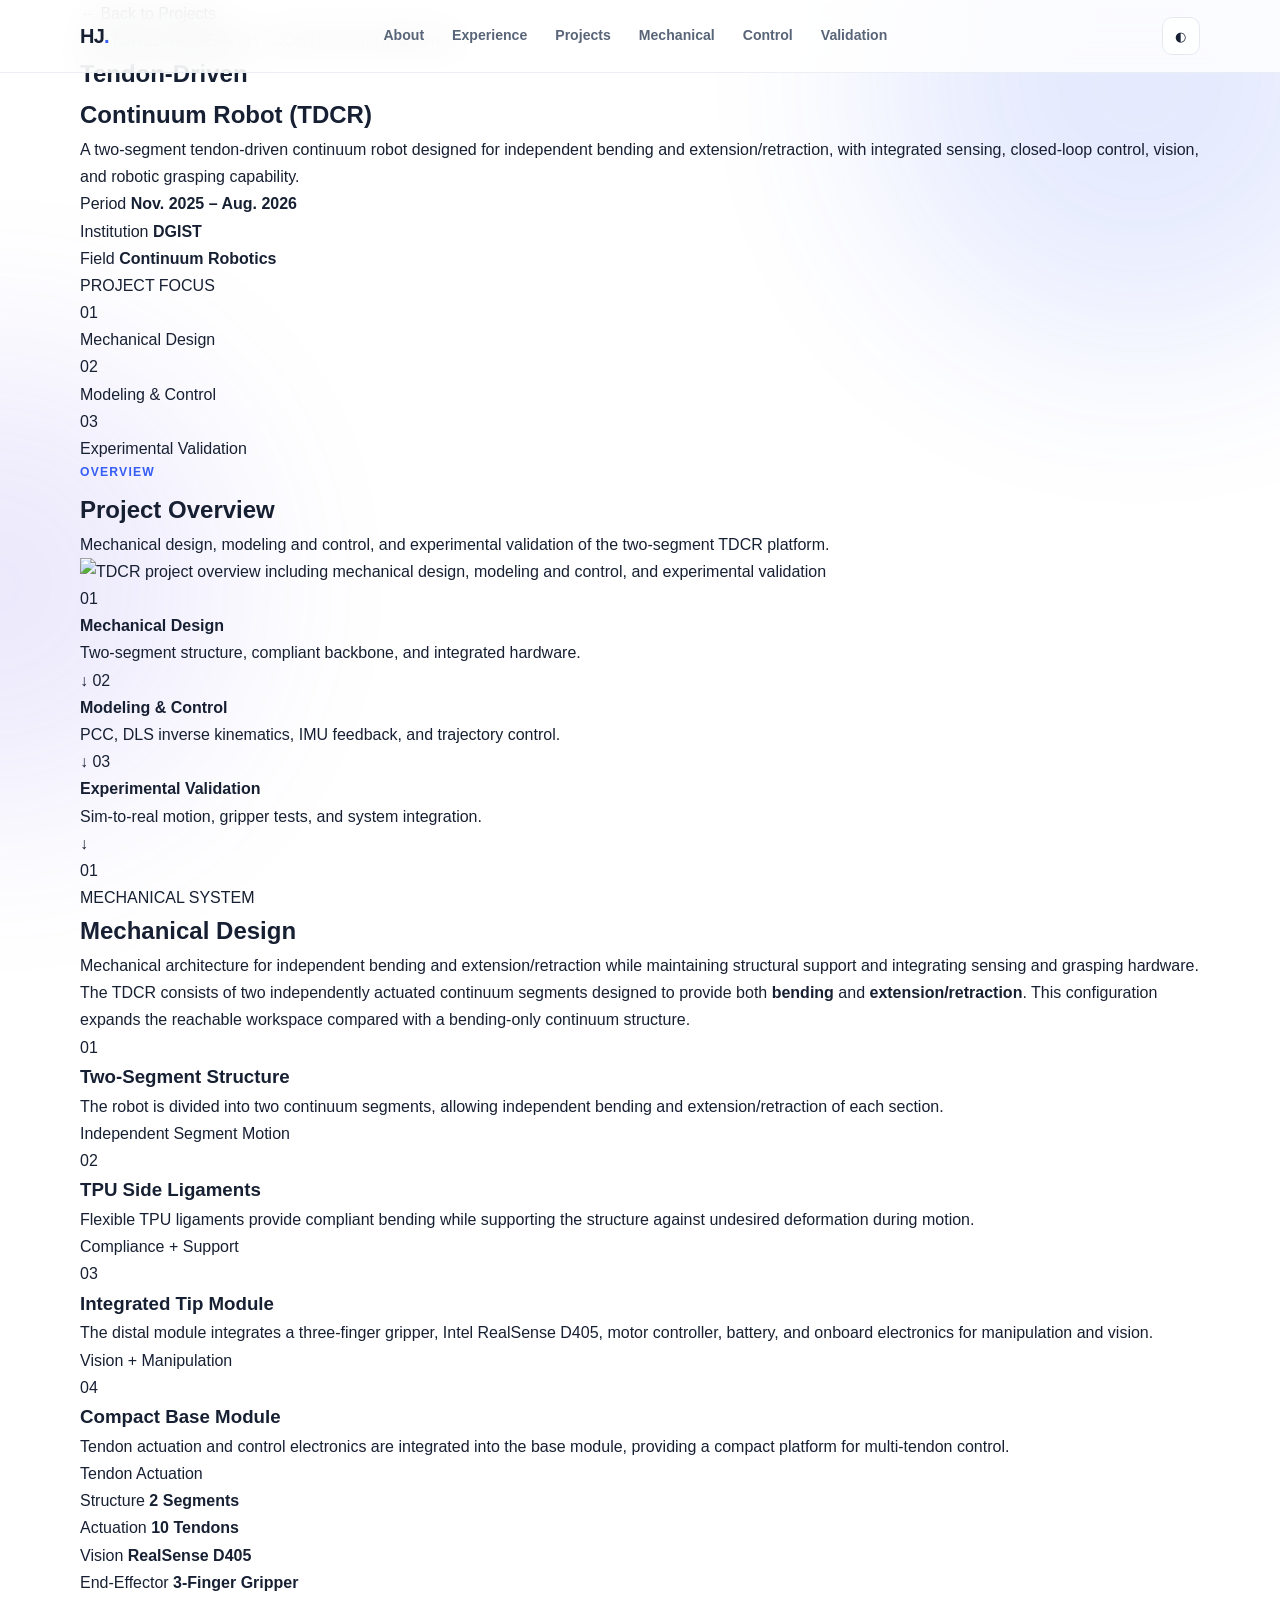
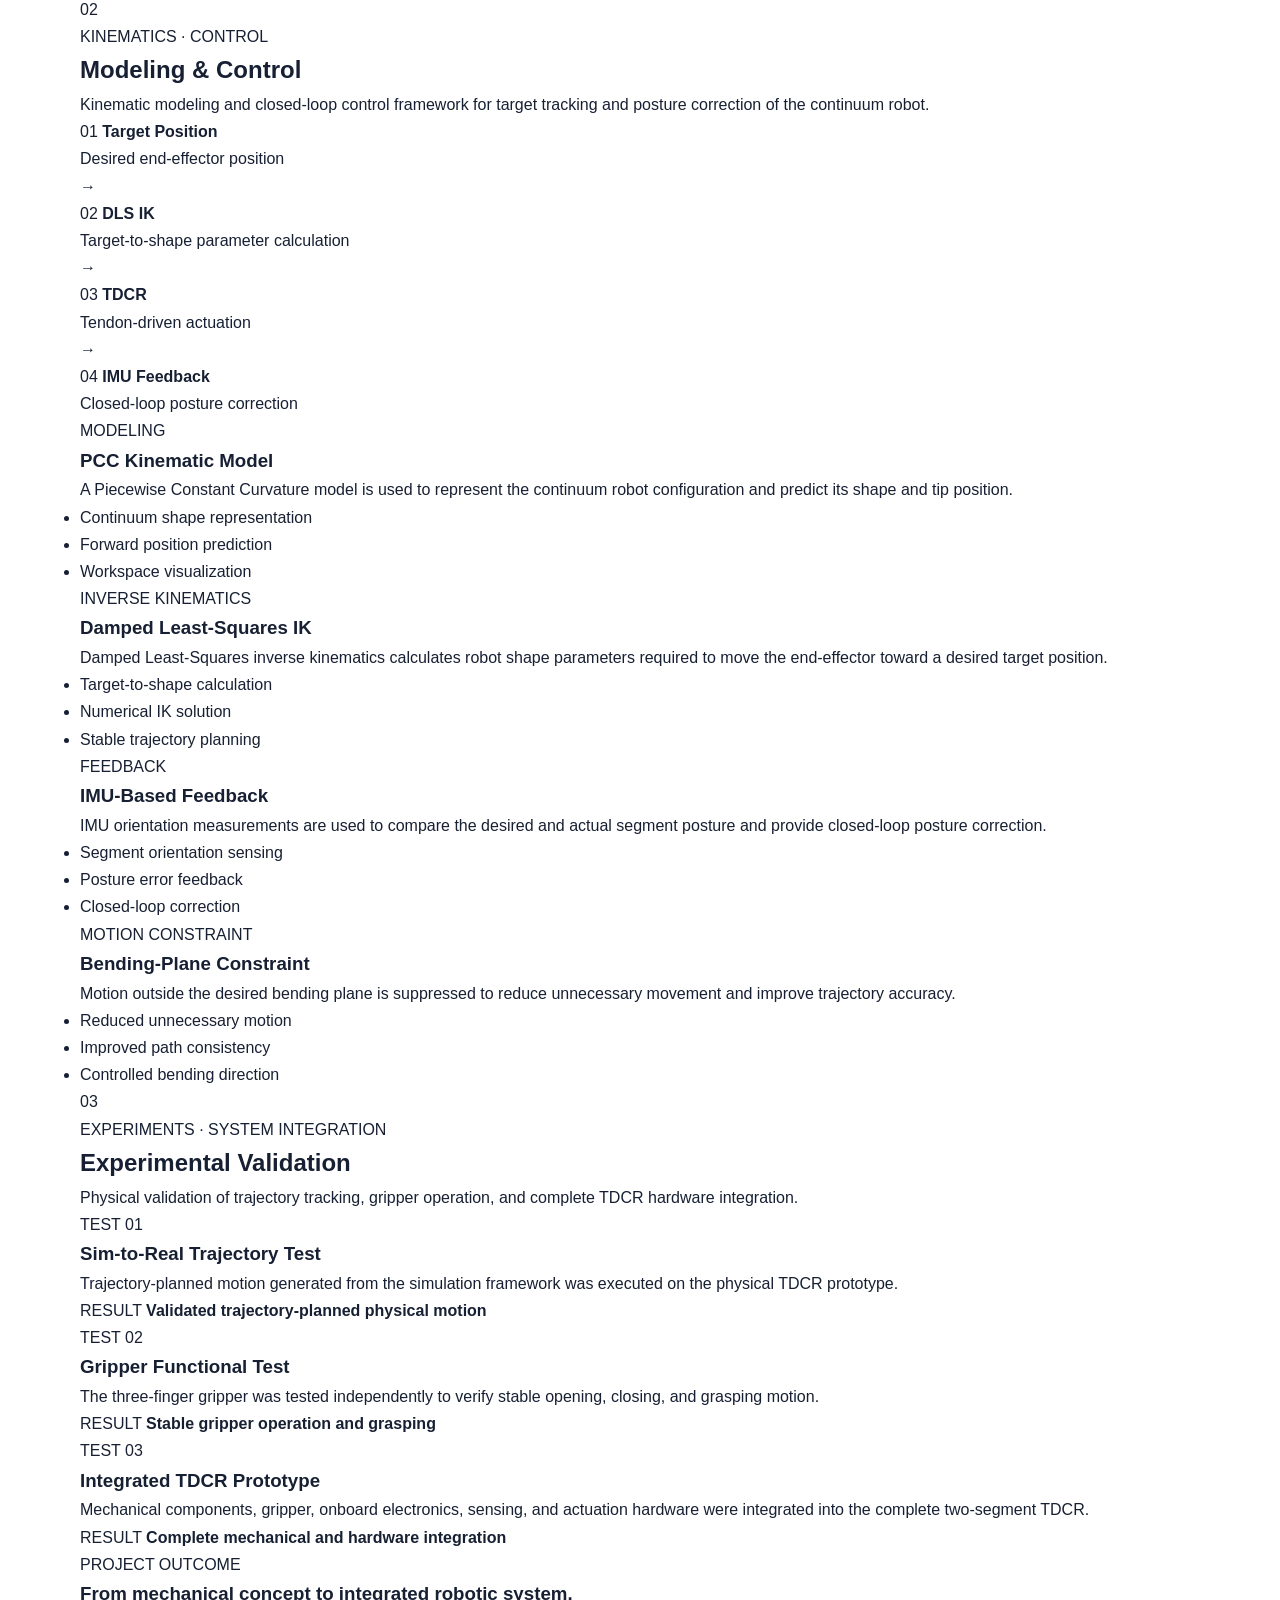
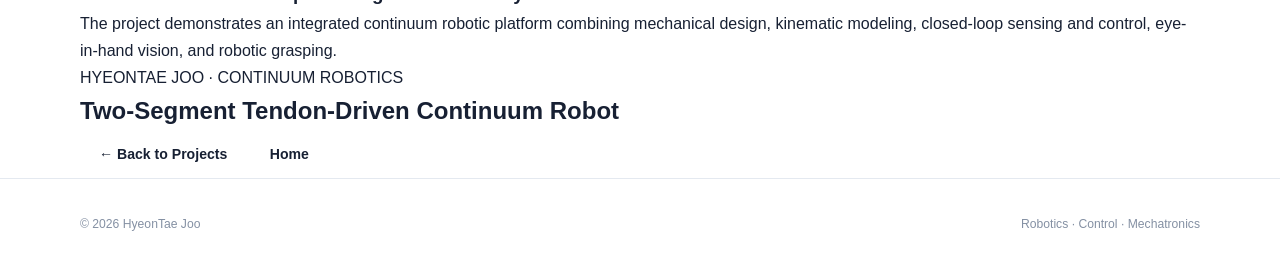
==== projects/tdcr.html @ 970991b4 "Add initial TDCR project HTML structure" ====
<!DOCTYPE html>
<html lang="en">

<head>

  <meta charset="UTF-8">

  <meta
    name="viewport"
    content="width=device-width, initial-scale=1.0"
  >

  <meta
    name="description"
    content="Two-Segment Tendon-Driven Continuum Robot project by HyeonTae Joo."
  >

  <title>
    TDCR Project | HyeonTae Joo
  </title>

  <!-- Main website style -->
  <link
    rel="stylesheet"
    href="../style.css"
  >

  <!-- TDCR page style -->
  <link
    rel="stylesheet"
    href="tdcr.css"
  >

  <script
    src="../script.js"
    defer
  ></script>

</head>


<body>


<!-- =====================================================
     BACKGROUND
===================================================== -->

<div class="background-orb orb-one"></div>
<div class="background-orb orb-two"></div>



<!-- =====================================================
     NAVIGATION
===================================================== -->

<header class="site-header">

  <nav class="navbar">

    <a
      href="../index.html"
      class="logo"
    >
      HJ<span>.</span>
    </a>


    <div
      class="nav-links"
      id="navLinks"
    >

      <a href="../index.html#about">
        About
      </a>

      <a href="../index.html#experience">
        Experience
      </a>

      <a href="../index.html#projects">
        Projects
      </a>

      <a href="#mechanical-design">
        Mechanical
      </a>

      <a href="#modeling-control">
        Control
      </a>

      <a href="#validation">
        Validation
      </a>

    </div>


    <div class="nav-actions">

      <button
        class="theme-toggle"
        id="themeToggle"
        aria-label="Toggle dark mode"
      >
        ◐
      </button>


      <button
        class="menu-toggle"
        id="menuToggle"
        aria-label="Open menu"
      >
        ☰
      </button>

    </div>

  </nav>

</header>



<main>


<!-- =====================================================
     PROJECT HERO
===================================================== -->

<section class="tdcr-hero">

  <div class="section-container">

    <a
      href="../index.html#projects"
      class="back-link"
    >
      ← Back to Projects
    </a>


    <div class="tdcr-hero-grid">


      <div class="tdcr-title-area reveal">

        <p class="project-eyebrow">
          FEATURED RESEARCH · CONTINUUM ROBOTICS
        </p>


        <h1>
          Tendon-Driven
          <br>
          Continuum Robot
          <span>(TDCR)</span>
        </h1>


        <p class="tdcr-lead">

          A two-segment tendon-driven continuum robot
          designed for independent bending and
          extension/retraction, with integrated
          sensing, closed-loop control, vision,
          and robotic grasping capability.

        </p>


        <div class="tdcr-meta">

          <div>

            <span>
              Period
            </span>

            <strong>
              Nov. 2025 – Aug. 2026
            </strong>

          </div>


          <div>

            <span>
              Institution
            </span>

            <strong>
              DGIST
            </strong>

          </div>


          <div>

            <span>
              Field
            </span>

            <strong>
              Continuum Robotics
            </strong>

          </div>

        </div>

      </div>



      <div class="tdcr-summary-card reveal">

        <p class="summary-label">
          PROJECT FOCUS
        </p>


        <div class="summary-item">

          <span>01</span>

          <p>
            Mechanical Design
          </p>

        </div>


        <div class="summary-item">

          <span>02</span>

          <p>
            Modeling & Control
          </p>

        </div>


        <div class="summary-item">

          <span>03</span>

          <p>
            Experimental Validation
          </p>

        </div>

      </div>

    </div>

  </div>

</section>



<!-- =====================================================
     OVERVIEW IMAGE
===================================================== -->

<section class="overview-section">

  <div class="section-container">

    <div class="overview-heading reveal">

      <div>

        <p class="section-number">
          OVERVIEW
        </p>

        <h2>
          Project Overview
        </h2>

      </div>


      <p>

        Mechanical design, modeling and control,
        and experimental validation of the
        two-segment TDCR platform.

      </p>

    </div>



    <div class="overview-image-card reveal">

      <img
        src="../image/tdcr_overview.png"
        alt="TDCR project overview including mechanical design, modeling and control, and experimental validation"
      >

    </div>

  </div>

</section>



<!-- =====================================================
     QUICK NAVIGATION
===================================================== -->

<section class="project-navigation">

  <div class="section-container">

    <div class="project-navigation-grid">

      <a href="#mechanical-design">

        <span>
          01
        </span>

        <div>

          <strong>
            Mechanical Design
          </strong>

          <p>
            Two-segment structure,
            compliant backbone,
            and integrated hardware.
          </p>

        </div>

        <b>
          ↓
        </b>

      </a>


      <a href="#modeling-control">

        <span>
          02
        </span>

        <div>

          <strong>
            Modeling & Control
          </strong>

          <p>
            PCC, DLS inverse kinematics,
            IMU feedback, and trajectory control.
          </p>

        </div>

        <b>
          ↓
        </b>

      </a>


      <a href="#validation">

        <span>
          03
        </span>

        <div>

          <strong>
            Experimental Validation
          </strong>

          <p>
            Sim-to-real motion,
            gripper tests,
            and system integration.
          </p>

        </div>

        <b>
          ↓
        </b>

      </a>

    </div>

  </div>

</section>



<!-- =====================================================
     01 MECHANICAL DESIGN
===================================================== -->

<section
  class="detail-section"
  id="mechanical-design"
>

  <div class="section-container">


    <div class="detail-header reveal">

      <div class="detail-number">
        01
      </div>


      <div class="detail-title">

        <p>
          MECHANICAL SYSTEM
        </p>

        <h2>
          Mechanical Design
        </h2>

      </div>


      <p class="detail-header-description">

        Mechanical architecture for independent
        bending and extension/retraction while
        maintaining structural support and
        integrating sensing and grasping hardware.

      </p>

    </div>



    <div class="detail-intro reveal">

      <p>

        The TDCR consists of two independently
        actuated continuum segments designed to
        provide both
        <strong>bending</strong>
        and
        <strong>extension/retraction</strong>.

        This configuration expands the reachable
        workspace compared with a bending-only
        continuum structure.

      </p>

    </div>



    <div class="feature-grid">


      <!-- Two Segment -->

      <article class="feature-card reveal">

        <span class="feature-index">
          01
        </span>


        <h3>
          Two-Segment Structure
        </h3>


        <p>

          The robot is divided into two continuum
          segments, allowing independent bending
          and extension/retraction of each section.

        </p>


        <div class="feature-tag">
          Independent Segment Motion
        </div>

      </article>



      <!-- TPU Ligament -->

      <article class="feature-card reveal">

        <span class="feature-index">
          02
        </span>


        <h3>
          TPU Side Ligaments
        </h3>


        <p>

          Flexible TPU ligaments provide compliant
          bending while supporting the structure
          against undesired deformation during motion.

        </p>


        <div class="feature-tag">
          Compliance + Support
        </div>

      </article>



      <!-- Tip -->

      <article class="feature-card reveal">

        <span class="feature-index">
          03
        </span>


        <h3>
          Integrated Tip Module
        </h3>


        <p>

          The distal module integrates a
          three-finger gripper, Intel RealSense D405,
          motor controller, battery, and onboard
          electronics for manipulation and vision.

        </p>


        <div class="feature-tag">
          Vision + Manipulation
        </div>

      </article>



      <!-- Base -->

      <article class="feature-card reveal">

        <span class="feature-index">
          04
        </span>


        <h3>
          Compact Base Module
        </h3>


        <p>

          Tendon actuation and control electronics
          are integrated into the base module,
          providing a compact platform for
          multi-tendon control.

        </p>


        <div class="feature-tag">
          Tendon Actuation
        </div>

      </article>


    </div>



    <div class="technical-strip reveal">

      <div>

        <span>
          Structure
        </span>

        <strong>
          2 Segments
        </strong>

      </div>


      <div>

        <span>
          Actuation
        </span>

        <strong>
          10 Tendons
        </strong>

      </div>


      <div>

        <span>
          Vision
        </span>

        <strong>
          RealSense D405
        </strong>

      </div>


      <div>

        <span>
          End-Effector
        </span>

        <strong>
          3-Finger Gripper
        </strong>

      </div>

    </div>

  </div>

</section>



<!-- =====================================================
     02 MODELING & CONTROL
===================================================== -->

<section
  class="detail-section alternate-detail"
  id="modeling-control"
>

  <div class="section-container">


    <div class="detail-header reveal">

      <div class="detail-number">
        02
      </div>


      <div class="detail-title">

        <p>
          KINEMATICS · CONTROL
        </p>

        <h2>
          Modeling & Control
        </h2>

      </div>


      <p class="detail-header-description">

        Kinematic modeling and closed-loop control
        framework for target tracking and
        posture correction of the continuum robot.

      </p>

    </div>



    <div class="control-flow reveal">

      <div class="control-node">

        <span>
          01
        </span>

        <strong>
          Target Position
        </strong>

        <p>
          Desired end-effector position
        </p>

      </div>


      <div class="control-arrow">
        →
      </div>


      <div class="control-node">

        <span>
          02
        </span>

        <strong>
          DLS IK
        </strong>

        <p>
          Target-to-shape parameter calculation
        </p>

      </div>


      <div class="control-arrow">
        →
      </div>


      <div class="control-node">

        <span>
          03
        </span>

        <strong>
          TDCR
        </strong>

        <p>
          Tendon-driven actuation
        </p>

      </div>


      <div class="control-arrow">
        →
      </div>


      <div class="control-node">

        <span>
          04
        </span>

        <strong>
          IMU Feedback
        </strong>

        <p>
          Closed-loop posture correction
        </p>

      </div>

    </div>



    <div class="model-grid">


      <article class="model-card reveal">

        <div class="model-label">
          MODELING
        </div>

        <h3>
          PCC Kinematic Model
        </h3>

        <p>

          A Piecewise Constant Curvature model
          is used to represent the continuum
          robot configuration and predict its
          shape and tip position.

        </p>

        <ul>

          <li>
            Continuum shape representation
          </li>

          <li>
            Forward position prediction
          </li>

          <li>
            Workspace visualization
          </li>

        </ul>

      </article>



      <article class="model-card reveal">

        <div class="model-label">
          INVERSE KINEMATICS
        </div>

        <h3>
          Damped Least-Squares IK
        </h3>

        <p>

          Damped Least-Squares inverse kinematics
          calculates robot shape parameters
          required to move the end-effector
          toward a desired target position.

        </p>

        <ul>

          <li>
            Target-to-shape calculation
          </li>

          <li>
            Numerical IK solution
          </li>

          <li>
            Stable trajectory planning
          </li>

        </ul>

      </article>



      <article class="model-card reveal">

        <div class="model-label">
          FEEDBACK
        </div>

        <h3>
          IMU-Based Feedback
        </h3>

        <p>

          IMU orientation measurements are used
          to compare the desired and actual
          segment posture and provide closed-loop
          posture correction.

        </p>

        <ul>

          <li>
            Segment orientation sensing
          </li>

          <li>
            Posture error feedback
          </li>

          <li>
            Closed-loop correction
          </li>

        </ul>

      </article>



      <article class="model-card reveal">

        <div class="model-label">
          MOTION CONSTRAINT
        </div>

        <h3>
          Bending-Plane Constraint
        </h3>

        <p>

          Motion outside the desired bending plane
          is suppressed to reduce unnecessary
          movement and improve trajectory accuracy.

        </p>

        <ul>

          <li>
            Reduced unnecessary motion
          </li>

          <li>
            Improved path consistency
          </li>

          <li>
            Controlled bending direction
          </li>

        </ul>

      </article>


    </div>

  </div>

</section>



<!-- =====================================================
     03 EXPERIMENTAL VALIDATION
===================================================== -->

<section
  class="detail-section"
  id="validation"
>

  <div class="section-container">


    <div class="detail-header reveal">

      <div class="detail-number">
        03
      </div>


      <div class="detail-title">

        <p>
          EXPERIMENTS · SYSTEM INTEGRATION
        </p>

        <h2>
          Experimental Validation
        </h2>

      </div>


      <p class="detail-header-description">

        Physical validation of trajectory tracking,
        gripper operation, and complete TDCR
        hardware integration.

      </p>

    </div>



    <div class="validation-grid">


      <!-- Sim to Real -->

      <article class="validation-card reveal">

        <div class="validation-number">
          TEST 01
        </div>

        <h3>
          Sim-to-Real
          Trajectory Test
        </h3>


        <p>

          Trajectory-planned motion generated
          from the simulation framework was
          executed on the physical TDCR prototype.

        </p>


        <div class="validation-result">

          <span>
            RESULT
          </span>

          <strong>
            Validated trajectory-planned
            physical motion
          </strong>

        </div>

      </article>



      <!-- Gripper -->

      <article class="validation-card reveal">

        <div class="validation-number">
          TEST 02
        </div>

        <h3>
          Gripper Functional Test
        </h3>


        <p>

          The three-finger gripper was tested
          independently to verify stable
          opening, closing, and grasping motion.

        </p>


        <div class="validation-result">

          <span>
            RESULT
          </span>

          <strong>
            Stable gripper operation
            and grasping
          </strong>

        </div>

      </article>



      <!-- Integration -->

      <article class="validation-card reveal">

        <div class="validation-number">
          TEST 03
        </div>

        <h3>
          Integrated TDCR Prototype
        </h3>


        <p>

          Mechanical components, gripper,
          onboard electronics, sensing,
          and actuation hardware were integrated
          into the complete two-segment TDCR.

        </p>


        <div class="validation-result">

          <span>
            RESULT
          </span>

          <strong>
            Complete mechanical and
            hardware integration
          </strong>

        </div>

      </article>


    </div>



    <div class="validation-summary reveal">

      <div>

        <p class="summary-label">
          PROJECT OUTCOME
        </p>


        <h3>
          From mechanical concept
          to integrated robotic system.
        </h3>

      </div>


      <p>

        The project demonstrates an integrated
        continuum robotic platform combining
        mechanical design, kinematic modeling,
        closed-loop sensing and control,
        eye-in-hand vision, and robotic grasping.

      </p>

    </div>

  </div>

</section>



<!-- =====================================================
     NEXT
===================================================== -->

<section class="project-end">

  <div class="section-container">

    <div class="project-end-card reveal">

      <p>
        HYEONTAE JOO · CONTINUUM ROBOTICS
      </p>


      <h2>
        Two-Segment
        Tendon-Driven Continuum Robot
      </h2>


      <div class="project-end-buttons">

        <a
          href="../index.html#projects"
          class="button project-home-button"
        >
          ← Back to Projects
        </a>


        <a
          href="../index.html"
          class="button project-secondary-button"
        >
          Home
        </a>

      </div>

    </div>

  </div>

</section>


</main>



<!-- =====================================================
     FOOTER
===================================================== -->

<footer>

  <div class="footer-inner">

    <p>
      © 2026 HyeonTae Joo
    </p>


    <p>
      Robotics · Control · Mechatronics
    </p>

  </div>

</footer>


</body>

</html>
---- style.css ----
/* =========================================================
   ROOT
========================================================= */

:root {
  --bg: #ffffff;
  --bg-soft: #f7f9fc;
  --surface: rgba(255, 255, 255, 0.78);
  --surface-solid: #ffffff;

  --text: #172033;
  --text-secondary: #586477;
  --muted: #8490a3;

  --border: #e4e9f0;

  --primary: #365df5;
  --primary-dark: #2846c7;
  --primary-soft: #eef2ff;

  --purple: #7057e8;

  --shadow:
    0 20px 60px rgba(32, 47, 81, 0.08);

  --shadow-large:
    0 30px 80px rgba(32, 47, 81, 0.13);

  --radius: 18px;
  --container: 1120px;
}


/* =========================================================
   DARK MODE
========================================================= */

[data-theme="dark"] {
  --bg: #0d1117;
  --bg-soft: #111720;

  --surface: rgba(19, 26, 37, 0.78);
  --surface-solid: #131a25;

  --text: #edf2f8;
  --text-secondary: #a9b4c4;
  --muted: #768296;

  --border: #263142;

  --primary: #6d8cff;
  --primary-dark: #89a2ff;
  --primary-soft: #172142;

  --shadow:
    0 20px 60px rgba(0, 0, 0, 0.25);

  --shadow-large:
    0 30px 80px rgba(0, 0, 0, 0.4);
}


/* =========================================================
   RESET
========================================================= */

* {
  margin: 0;
  padding: 0;
  box-sizing: border-box;
}


html {
  scroll-behavior: smooth;
}


body {
  font-family:
    Inter,
    -apple-system,
    BlinkMacSystemFont,
    "Segoe UI",
    Roboto,
    Helvetica,
    Arial,
    sans-serif;

  background: var(--bg);
  color: var(--text);

  line-height: 1.7;

  overflow-x: hidden;

  transition:
    background 0.3s ease,
    color 0.3s ease;

  -webkit-font-smoothing: antialiased;
}


a {
  color: inherit;
  text-decoration: none;
}


button {
  font-family: inherit;
}


img {
  display: block;
  max-width: 100%;
}


/* =========================================================
   BACKGROUND DECORATION
========================================================= */

.background-orb {
  position: fixed;

  pointer-events: none;

  z-index: -2;

  border-radius: 50%;

  filter: blur(100px);

  opacity: 0.13;
}


.orb-one {
  width: 520px;
  height: 520px;

  top: -180px;
  right: -120px;

  background: var(--primary);
}


.orb-two {
  width: 450px;
  height: 450px;

  bottom: 10%;
  left: -230px;

  background: var(--purple);
}


/* =========================================================
   HEADER
========================================================= */

.site-header {
  position: fixed;

  top: 0;
  left: 0;
  right: 0;

  z-index: 1000;

  border-bottom: 1px solid
    color-mix(in srgb, var(--border) 75%, transparent);

  background:
    color-mix(in srgb, var(--bg) 82%, transparent);

  backdrop-filter: blur(18px);
}


.navbar {
  width: min(var(--container), calc(100% - 48px));

  height: 72px;

  margin: auto;

  display: flex;

  align-items: center;
  justify-content: space-between;
}


.logo {
  font-size: 1.25rem;

  font-weight: 800;

  letter-spacing: -0.04em;
}


.logo span {
  color: var(--primary);
}


.nav-links {
  display: flex;

  align-items: center;

  gap: 28px;
}


.nav-links a {
  position: relative;

  color: var(--text-secondary);

  font-size: 0.88rem;
  font-weight: 600;

  transition: color 0.2s ease;
}


.nav-links a::after {
  position: absolute;

  content: "";

  left: 0;
  bottom: -6px;

  width: 0;
  height: 2px;

  background: var(--primary);

  transition: width 0.25s ease;
}


.nav-links a:hover {
  color: var(--text);
}


.nav-links a:hover::after {
  width: 100%;
}


.nav-actions {
  display: flex;

  align-items: center;

  gap: 8px;
}


.theme-toggle,
.menu-toggle {
  width: 38px;
  height: 38px;

  display: grid;

  place-items: center;

  border: 1px solid var(--border);

  border-radius: 10px;

  background: var(--surface);

  color: var(--text);

  cursor: pointer;

  transition:
    transform 0.2s ease,
    background 0.2s ease;
}


.theme-toggle:hover,
.menu-toggle:hover {
  transform: translateY(-1px);

  background: var(--bg-soft);
}


.menu-toggle {
  display: none;
}


/* =========================================================
   COMMON
========================================================= */

.section-container {
  width: min(var(--container), calc(100% - 48px));

  margin: auto;
}


.content-section {
  padding: 110px 0;

  border-top: 1px solid var(--border);
}


.alternate {
  background:
    linear-gradient(
      180deg,
      color-mix(in srgb, var(--bg-soft) 76%, transparent),
      color-mix(in srgb, var(--bg-soft) 42%, transparent)
    );
}


.section-heading {
  display: flex;

  justify-content: space-between;
  align-items: flex-end;

  gap: 60px;

  margin-bottom: 55px;
}


.section-number {
  margin-bottom: 7px;

  color: var(--primary);

  font-size: 0.76rem;
  font-weight: 800;

  letter-spacing: 0.1em;
}


.section-heading h2 {
  font-size: clamp(2rem, 4vw, 2.8rem);

  line-height: 1.1;

  letter-spacing: -0.04em;
}


.section-heading > p {
  max-width: 470px;

  color: var(--text-secondary);

  font-size: 0.95rem;
}


/* =========================================================
   HERO
========================================================= */

.hero {
  min-height: 760px;

  padding-top: 150px;
  padding-bottom: 90px;

  display: grid;

  grid-template-columns:
    minmax(0, 1.3fr)
    minmax(320px, 0.7fr);

  align-items: center;

  gap: 80px;
}


.eyebrow {
  display: inline-flex;

  margin-bottom: 26px;

  padding: 7px 13px;

  border: 1px solid var(--border);

  border-radius: 999px;

  background: var(--surface);

  color: var(--primary);

  font-size: 0.72rem;
  font-weight: 800;

  letter-spacing: 0.12em;
}


.hero h1 {
  margin-bottom: 24px;

  font-size: clamp(4.2rem, 8vw, 7.2rem);

  font-weight: 800;

  line-height: 0.88;

  letter-spacing: -0.075em;
}


.hero h1 span {
  background:
    linear-gradient(
      110deg,
      var(--primary),
      var(--purple)
    );

  -webkit-background-clip: text;
  background-clip: text;

  color: transparent;
}


.hero h2 {
  margin-bottom: 25px;

  color: var(--text-secondary);

  font-size: clamp(1.25rem, 2.3vw, 1.65rem);

  font-weight: 500;

  line-height: 1.45;

  letter-spacing: -0.025em;
}


.hero-description {
  max-width: 680px;

  margin-bottom: 34px;

  color: var(--text-secondary);

  font-size: 1.05rem;
}


.hero-description strong {
  color: var(--text);

  font-weight: 650;
}


.hero-buttons {
  display: flex;

  flex-wrap: wrap;

  gap: 11px;
}


.button {
  min-height: 46px;

  padding: 10px 19px;

  display: inline-flex;

  align-items: center;
  justify-content: center;

  gap: 9px;

  border-radius: 10px;

  font-size: 0.88rem;
  font-weight: 700;

  transition:
    transform 0.2s ease,
    box-shadow 0.2s ease,
    background 0.2s ease;
}


.button:hover {
  transform: translateY(-2px);
}


.button-primary {
  border: 1px solid var(--primary);

  background:
    linear-gradient(
      110deg,
      var(--primary),
      #526ff8
    );

  color: #ffffff;

  box-shadow:
    0 10px 25px
    color-mix(in srgb, var(--primary) 24%, transparent);
}


.button-primary:hover {
  box-shadow:
    0 15px 32px
    color-mix(in srgb, var(--primary) 34%, transparent);
}


.button-secondary {
  border: 1px solid var(--border);

  background: var(--surface);

  color: var(--text);
}


.button-secondary:hover {
  background: var(--bg-soft);
}


.hero-tags {
  margin-top: 35px;

  display: flex;

  flex-wrap: wrap;

  gap: 9px;
}


.hero-tags span {
  color: var(--muted);

  font-size: 0.78rem;
}


/* =========================================================
   PROFILE CARD
========================================================= */

.hero-visual {
  display: flex;

  justify-content: center;
}


.profile-card {
  position: relative;

  width: min(100%, 350px);

  padding: 44px 34px;

  overflow: hidden;

  border: 1px solid var(--border);

  border-radius: 26px;

  background:
    linear-gradient(
      145deg,
      color-mix(in srgb, var(--surface-solid) 90%, transparent),
      color-mix(in srgb, var(--primary-soft) 60%, transparent)
    );

  box-shadow: var(--shadow-large);
}


.profile-glow {
  position: absolute;

  width: 180px;
  height: 180px;

  top: -70px;
  right: -60px;

  border-radius: 50%;

  background: var(--primary);

  filter: blur(65px);

  opacity: 0.22;
}


/* =========================================================
   PROFILE IMAGE
   세로형 프로필 사진
========================================================= */

.avatar {
  position: relative;

  width: 125px;
  height: 165px;

  margin-bottom: 52px;

  overflow: hidden;

  border-radius: 22px;

  border: 3px solid
    color-mix(in srgb, var(--primary) 28%, transparent);

  background: var(--bg-soft);

  box-shadow:
    0 15px 40px
    color-mix(in srgb, var(--primary) 22%, transparent);
}


.avatar img {
  width: 100%;
  height: 100%;

  object-fit: cover;

  object-position: center;

  transition: transform 0.35s ease;
}


.profile-card:hover .avatar img {
  transform: scale(1.04);
}


.profile-small {
  margin-top: 0;

  margin-bottom: 9px;

  color: var(--muted);

  font-size: 0.68rem;
  font-weight: 800;

  letter-spacing: 0.13em;
}


.profile-card h3 {
  margin-bottom: 8px;

  font-size: 1.45rem;

  line-height: 1.3;

  letter-spacing: -0.035em;
}


.profile-card > p:not(.profile-small) {
  color: var(--text-secondary);

  font-size: 0.87rem;
}


.profile-card > p span {
  margin: 0 4px;

  color: var(--primary);
}


.profile-divider {
  height: 1px;

  margin: 30px 0;

  background: var(--border);
}


.profile-location {
  display: grid;

  grid-template-columns: 1fr 1fr;

  gap: 20px;
}


.profile-location div {
  display: flex;

  flex-direction: column;
}


.profile-location span {
  color: var(--muted);

  font-size: 0.68rem;
}


.profile-location strong {
  margin-top: 2px;

  font-size: 0.9rem;
}


/* =========================================================
   ABOUT
========================================================= */

.about-layout {
  display: grid;

  grid-template-columns:
    minmax(0, 1.45fr)
    minmax(300px, 0.55fr);

  gap: 80px;
}


.about-main {
  max-width: 720px;
}


.about-main p {
  margin-bottom: 24px;

  color: var(--text-secondary);
}


.about-main .large-text {
  color: var(--text);

  font-size: 1.35rem;

  line-height: 1.65;

  letter-spacing: -0.025em;
}


.interest-panel {
  height: fit-content;

  padding: 26px;

  border: 1px solid var(--border);

  border-radius: var(--radius);

  background: var(--surface);
}


.panel-title {
  margin-bottom: 18px;

  color: var(--muted);

  font-size: 0.72rem;
  font-weight: 800;

  letter-spacing: 0.1em;

  text-transform: uppercase;
}


.interest-list {
  display: flex;

  flex-wrap: wrap;

  gap: 9px;
}


.interest-list span {
  padding: 7px 11px;

  border: 1px solid var(--border);

  border-radius: 8px;

  background: var(--bg-soft);

  color: var(--text-secondary);

  font-size: 0.8rem;
}


/* =========================================================
   TIMELINE / EDUCATION
========================================================= */

.timeline {
  position: relative;
}


.timeline::before {
  position: absolute;

  content: "";

  top: 10px;
  bottom: 25px;
  left: 10px;

  width: 1px;

  background: var(--border);
}


.timeline-entry {
  position: relative;

  padding-left: 55px;

  display: grid;

  grid-template-columns: 170px 1fr;

  gap: 40px;

  margin-bottom: 52px;
}


.timeline-entry:last-child {
  margin-bottom: 0;
}


.timeline-marker {
  position: absolute;

  top: 7px;
  left: 4px;

  width: 13px;
  height: 13px;

  border: 3px solid var(--bg);

  border-radius: 50%;

  background: var(--primary);

  box-shadow:
    0 0 0 1px var(--primary);
}


.timeline-date {
  padding-top: 3px;

  color: var(--muted);

  font-size: 0.82rem;
}


.timeline-content {
  padding: 25px;

  border: 1px solid var(--border);

  border-radius: var(--radius);

  background: var(--surface-solid);

  box-shadow: var(--shadow);
}


.timeline-header {
  display: flex;

  justify-content: space-between;
  align-items: flex-start;

  gap: 25px;

  margin-bottom: 17px;
}


.timeline-header h3 {
  margin-bottom: 5px;

  font-size: 1.17rem;

  letter-spacing: -0.025em;
}


.organization {
  color: var(--primary);

  font-size: 0.85rem;

  font-weight: 650;
}


.timeline-badge {
  flex-shrink: 0;

  padding: 5px 9px;

  border-radius: 999px;

  background: var(--primary-soft);

  color: var(--primary);

  font-size: 0.68rem;
  font-weight: 700;
}


.role {
  margin-bottom: 5px;

  color: var(--text);

  font-weight: 650;
}


.timeline-content > p:not(.organization):not(.role) {
  color: var(--text-secondary);

  font-size: 0.9rem;
}


.education-detail {
  margin-top: 20px;

  width: fit-content;

  padding: 8px 11px;

  display: flex;

  gap: 14px;

  border: 1px solid var(--border);

  border-radius: 8px;

  background: var(--bg-soft);

  font-size: 0.82rem;
}


.education-detail span {
  color: var(--muted);
}


/* =========================================================
   EXPERIENCE
========================================================= */

.experience-grid {
  display: grid;

  grid-template-columns: repeat(2, 1fr);

  gap: 24px;
}


.experience-card {
  position: relative;

  padding: 31px;

  overflow: hidden;

  border: 1px solid var(--border);

  border-radius: var(--radius);

  background: var(--surface-solid);

  box-shadow: var(--shadow);

  transition:
    transform 0.25s ease,
    box-shadow 0.25s ease;
}


.experience-card:hover {
  transform: translateY(-5px);

  box-shadow: var(--shadow-large);
}


.experience-card::before {
  position: absolute;

  content: "";

  top: 0;
  left: 0;
  right: 0;

  height: 3px;

  background:
    linear-gradient(
      90deg,
      var(--primary),
      var(--purple)
    );
}


.card-top {
  margin-bottom: 22px;

  display: flex;

  justify-content: space-between;

  gap: 20px;
}


.card-label {
  color: var(--primary);

  font-size: 0.68rem;
  font-weight: 800;

  letter-spacing: 0.1em;
}


.card-date {
  color: var(--muted);

  font-size: 0.75rem;
}


.experience-card h3 {
  margin-bottom: 6px;

  font-size: 1.3rem;

  letter-spacing: -0.025em;
}


.advisor {
  margin-top: 5px;

  color: var(--muted);

  font-size: 0.82rem;
}


.card-description {
  margin-top: 24px;

  color: var(--text-secondary);

  font-size: 0.9rem;
}


.period-list {
  margin-top: 22px;

  display: flex;

  flex-wrap: wrap;

  gap: 8px;
}


.period-list span {
  padding: 5px 9px;

  border-radius: 6px;

  background: var(--bg-soft);

  color: var(--muted);

  font-size: 0.72rem;
}


/* =========================================================
   PROJECTS
========================================================= */

.project-list {
  display: grid;

  grid-template-columns: repeat(2, minmax(0, 1fr));

  gap: 28px;
}


.project-card {
  overflow: hidden;

  border: 1px solid var(--border);

  border-radius: 22px;

  background: var(--surface-solid);

  box-shadow: var(--shadow);

  transition:
    transform 0.3s ease,
    box-shadow 0.3s ease;
}


.project-card:hover {
  transform: translateY(-7px);

  box-shadow: var(--shadow-large);
}


.project-image {
  position: relative;

  height: 360px;

  display: flex;
  align-items: center;
  justify-content: center;
   
  overflow: hidden;

  background: #ffffff;
}


.project-image img {
  width: 100%;
  height: 100%;

  object-fit: contain;
  object-position: center;

  transition: transform 0.5s ease;
}


.project-card:hover .project-image img {
  transform: scale(1.035);
}


.project-image-overlay {
  position: absolute;

  top: 18px;
  left: 18px;
}


.project-image-overlay span {
  padding: 7px 10px;

  border: 1px solid rgba(255, 255, 255, 0.45);

  border-radius: 999px;

  background: rgba(12, 18, 30, 0.58);

  backdrop-filter: blur(8px);

  color: #ffffff;

  font-size: 0.68rem;
  font-weight: 700;
}


.project-content {
  padding: 30px;
}


.project-meta {
  margin-bottom: 17px;

  display: flex;

  justify-content: space-between;

  gap: 20px;

  color: var(--muted);

  font-size: 0.68rem;
  font-weight: 700;
}


.project-meta span:first-child {
  color: var(--primary);
}


.project-content h3 {
  margin-bottom: 17px;

  font-size: 1.45rem;

  line-height: 1.3;

  letter-spacing: -0.035em;
}


.project-content > p {
  margin-bottom: 12px;

  color: var(--text-secondary);

  font-size: 0.9rem;
}


.tech-list {
  margin-top: 23px;

  display: flex;

  flex-wrap: wrap;

  gap: 7px;
}


.tech-list span {
  padding: 6px 9px;

  border: 1px solid var(--border);

  border-radius: 7px;

  background: var(--bg-soft);

  color: var(--text-secondary);

  font-size: 0.72rem;
}


.project-link {
  margin-top: 25px;

  border: none;

  background: transparent;

  color: var(--primary);

  font-size: 0.82rem;
  font-weight: 700;
}


.disabled-link {
  cursor: default;

  opacity: 0.7;
}


/* =========================================================
   AWARDS
========================================================= */

.award-grid {
  display: grid;

  grid-template-columns: repeat(3, 1fr);

  gap: 20px;
}


.award-card {
  min-height: 160px;

  padding: 26px;

  display: flex;

  flex-direction: column;

  justify-content: space-between;

  border: 1px solid var(--border);

  border-radius: var(--radius);

  background: var(--surface-solid);

  transition:
    transform 0.25s ease,
    border-color 0.25s ease;
}


.award-card:hover {
  transform: translateY(-4px);

  border-color:
    color-mix(in srgb, var(--primary) 45%, var(--border));
}


.award-year {
  margin-bottom: 28px;

  color: var(--primary);

  font-size: 0.76rem;
  font-weight: 800;
}


.award-card h3 {
  margin-bottom: 4px;

  font-size: 1.05rem;

  line-height: 1.4;
}


.award-card p {
  color: var(--muted);

  font-size: 0.8rem;
}


/* =========================================================
   SKILLS
========================================================= */

.skills-grid {
  display: grid;

  grid-template-columns: repeat(4, 1fr);

  gap: 18px;
}


.skill-card {
  padding: 25px;

  border: 1px solid var(--border);

  border-radius: var(--radius);

  background: var(--surface-solid);

  transition:
    transform 0.25s ease,
    box-shadow 0.25s ease;
}


.skill-card:hover {
  transform: translateY(-4px);

  box-shadow: var(--shadow);
}


.skill-icon {
  width: 45px;
  height: 45px;

  margin-bottom: 24px;

  display: grid;

  place-items: center;

  border-radius: 11px;

  background: var(--primary-soft);

  color: var(--primary);

  font-size: 0.76rem;
  font-weight: 800;
}


.skill-card h3 {
  margin-bottom: 17px;

  font-size: 1rem;
}


.skill-tags {
  display: flex;

  flex-direction: column;

  gap: 7px;
}


.skill-tags span {
  color: var(--text-secondary);

  font-size: 0.82rem;
}


/* =========================================================
   MILITARY
========================================================= */

.military-card {
  padding: 30px;

  display: flex;

  justify-content: space-between;
  align-items: center;

  gap: 40px;

  border: 1px solid var(--border);

  border-radius: var(--radius);

  background: var(--surface-solid);
}


.military-card h3 {
  margin: 5px 0;

  font-size: 1.2rem;
}


.military-card p:not(.card-label) {
  color: var(--text-secondary);

  font-size: 0.9rem;
}


.military-role {
  display: flex;

  flex-wrap: wrap;

  justify-content: flex-end;

  gap: 8px;
}


.military-role span {
  padding: 7px 10px;

  border-radius: 8px;

  background: var(--bg-soft);

  color: var(--text-secondary);

  font-size: 0.78rem;
}


/* =========================================================
   CONTACT
========================================================= */

.contact-section {
  padding: 80px 0 110px;
}


.contact-card {
  position: relative;

  overflow: hidden;

  padding: 70px;

  border-radius: 28px;

  background:
    linear-gradient(
      130deg,
      #2437a7,
      #4266ef 55%,
      #7557da
    );

  color: #ffffff;

  box-shadow:
    0 30px 80px rgba(54, 93, 245, 0.22);
}


.contact-card::after {
  position: absolute;

  content: "";

  width: 330px;
  height: 330px;

  right: -100px;
  top: -150px;

  border-radius: 50%;

  border: 1px solid rgba(255, 255, 255, 0.18);

  box-shadow:
    0 0 0 45px rgba(255, 255, 255, 0.03),
    0 0 0 90px rgba(255, 255, 255, 0.025);
}


.contact-label {
  margin-bottom: 18px;

  font-size: 0.7rem;
  font-weight: 800;

  letter-spacing: 0.13em;

  opacity: 0.75;
}


.contact-card h2 {
  max-width: 750px;

  margin-bottom: 19px;

  font-size: clamp(2.3rem, 5vw, 4rem);

  line-height: 1.05;

  letter-spacing: -0.055em;
}


.contact-card > p:not(.contact-label) {
  max-width: 600px;

  color: rgba(255, 255, 255, 0.76);
}


.contact-buttons {
  position: relative;

  z-index: 2;

  margin-top: 32px;

  display: flex;

  flex-wrap: wrap;

  gap: 10px;
}


.contact-primary {
  background: #ffffff;

  color: #2437a7;
}


.contact-secondary {
  border: 1px solid rgba(255, 255, 255, 0.35);

  background: rgba(255, 255, 255, 0.08);

  color: #ffffff;

  backdrop-filter: blur(8px);
}


/* =========================================================
   FOOTER
========================================================= */

footer {
  border-top: 1px solid var(--border);
}


.footer-inner {
  width: min(var(--container), calc(100% - 48px));

  min-height: 90px;

  margin: auto;

  display: flex;

  justify-content: space-between;
  align-items: center;

  color: var(--muted);

  font-size: 0.76rem;
}


/* =========================================================
   REVEAL ANIMATION
========================================================= */

.reveal {
  opacity: 0;

  transform: translateY(20px);

  transition:
    opacity 0.7s ease,
    transform 0.7s ease;
}


.reveal.visible {
  opacity: 1;

  transform: translateY(0);
}


/* =========================================================
   TABLET
========================================================= */

@media (max-width: 950px) {

  .hero {
    min-height: auto;

    grid-template-columns: 1fr;

    gap: 65px;

    padding-top: 155px;
    padding-bottom: 100px;
  }


  .hero-visual {
    justify-content: flex-start;
  }


  .about-layout {
    grid-template-columns: 1fr;

    gap: 45px;
  }


  .interest-panel {
    max-width: 600px;
  }


  .project-list {
    grid-template-columns: 1fr;
  }


  .project-image {
    height: 410px;
  }


  .skills-grid {
    grid-template-columns: repeat(2, 1fr);
  }


  .award-grid {
    grid-template-columns: 1fr;
  }

}


/* =========================================================
   MOBILE NAV
========================================================= */

@media (max-width: 800px) {

  .menu-toggle {
    display: grid;
  }


  .nav-links {
    position: absolute;

    top: 72px;
    left: 20px;
    right: 20px;

    padding: 20px;

    display: none;

    flex-direction: column;

    align-items: flex-start;

    gap: 16px;

    border: 1px solid var(--border);

    border-radius: 15px;

    background: var(--surface-solid);

    box-shadow: var(--shadow-large);
  }


  .nav-links.open {
    display: flex;
  }


  .experience-grid {
    grid-template-columns: 1fr;
  }


  .section-heading {
    align-items: flex-start;

    flex-direction: column;

    gap: 15px;
  }


  .section-heading > p {
    max-width: 100%;
  }

}


/* =========================================================
   MOBILE
========================================================= */

@media (max-width: 650px) {

  .section-container {
    width: min(var(--container), calc(100% - 36px));
  }


  .navbar {
    width: calc(100% - 36px);
  }


  .hero {
    padding-top: 130px;
    padding-bottom: 80px;
  }


  .hero h1 {
    font-size: 4rem;
  }


  .hero h2 br {
    display: none;
  }


  .profile-card {
    width: 100%;
  }


  /* 모바일에서도 세로형 프로필 사진 유지 */
  .avatar {
    width: 110px;
    height: 145px;

    margin-bottom: 45px;

    border-radius: 20px;
  }


  .content-section {
    padding: 80px 0;
  }


  .timeline-entry {
    padding-left: 42px;

    grid-template-columns: 1fr;

    gap: 10px;
  }


  .timeline-entry .timeline-date {
    padding-top: 0;
  }


  .timeline-content {
    padding: 21px;
  }


  .timeline-header {
    flex-direction: column;

    gap: 10px;
  }


  .project-image {
    height: 255px;
  }


  .project-content {
    padding: 23px;
  }


  .project-meta {
    flex-direction: column;

    gap: 4px;
  }


  .skills-grid {
    grid-template-columns: 1fr;
  }


  .military-card {
    flex-direction: column;

    align-items: flex-start;
  }


  .military-role {
    justify-content: flex-start;
  }


  .contact-card {
    padding: 45px 25px;

    border-radius: 22px;
  }


  .contact-card h2 br {
    display: none;
  }


  .contact-buttons {
    align-items: stretch;

    flex-direction: column;
  }


  .contact-buttons .button {
    width: 100%;
  }


  .footer-inner {
    width: calc(100% - 36px);

    padding: 25px 0;

    flex-direction: column;

    align-items: flex-start;

    gap: 6px;
  }

}


/* =========================================================
   REDUCED MOTION
========================================================= */

@media (prefers-reduced-motion: reduce) {

  html {
    scroll-behavior: auto;
  }


  .reveal {
    opacity: 1;

    transform: none;

    transition: none;
  }


  * {
    animation: none !important;

    transition-duration: 0.01ms !important;
  }

}
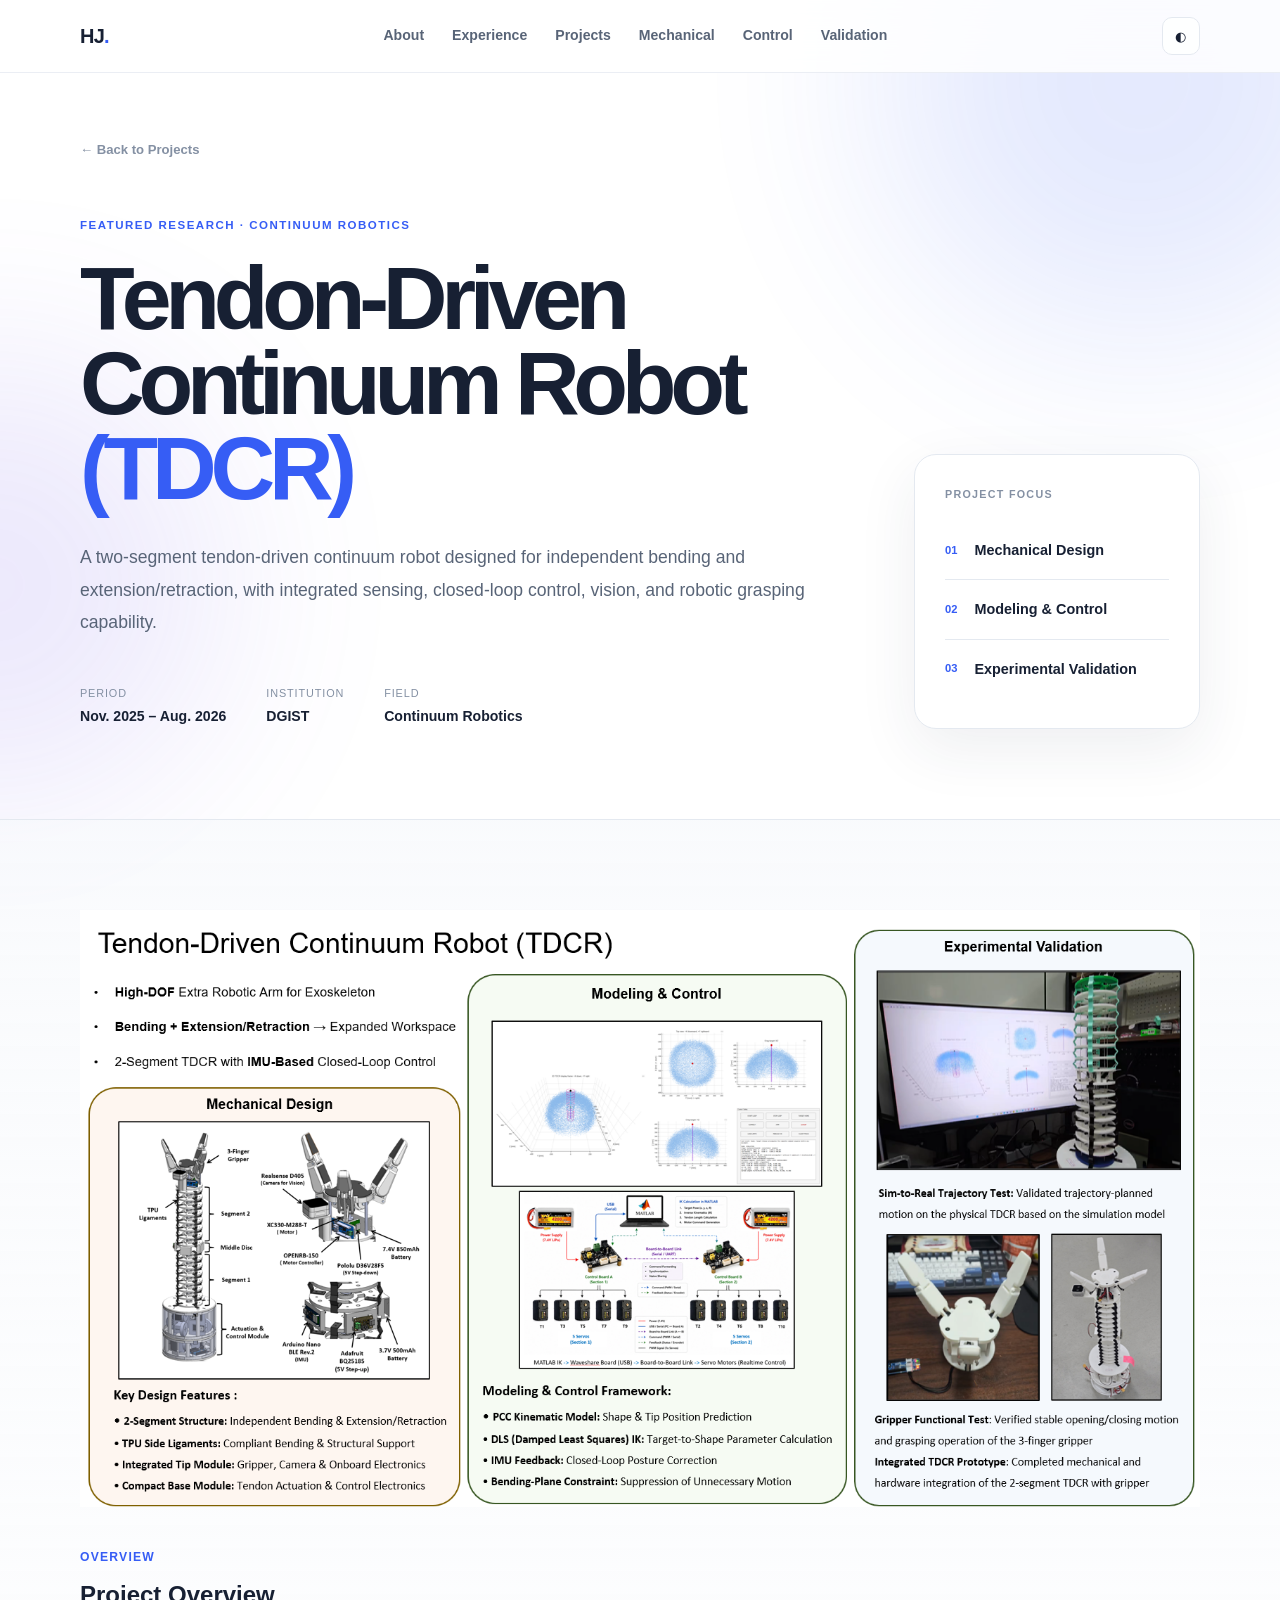
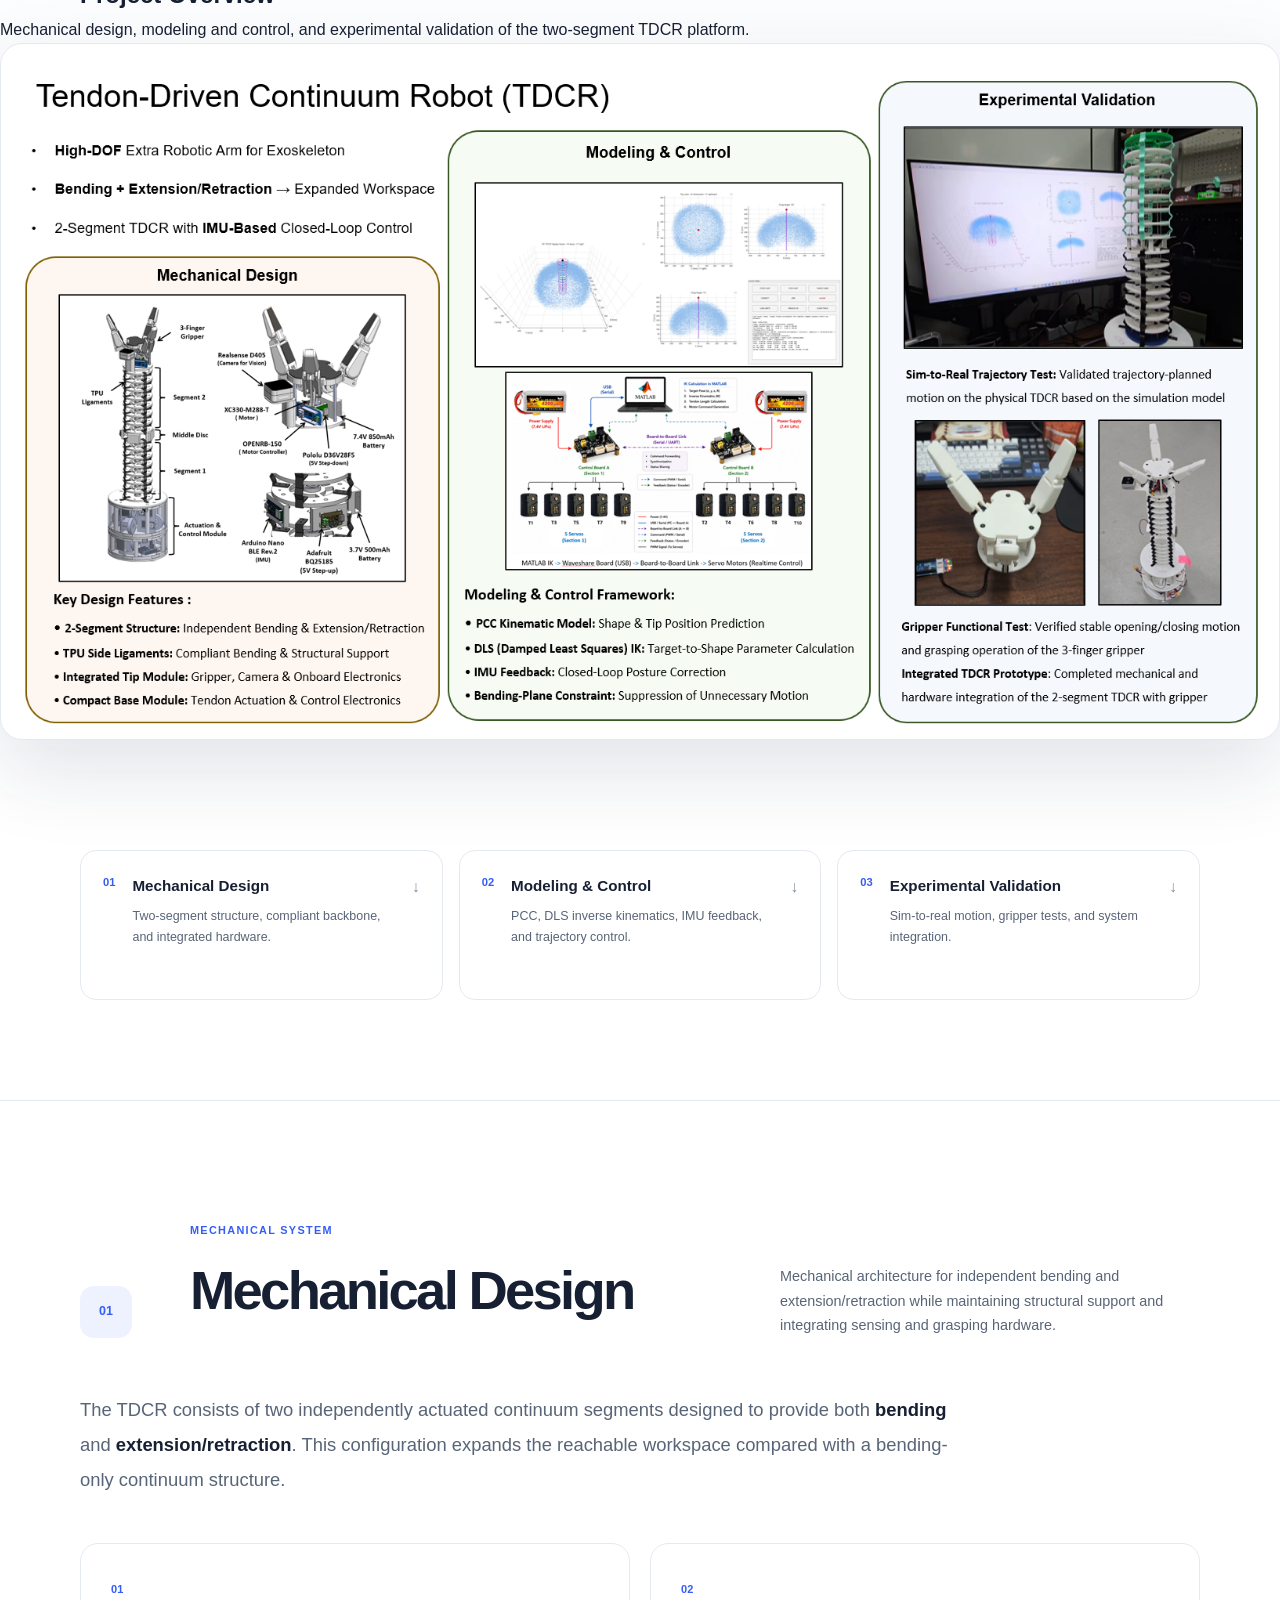
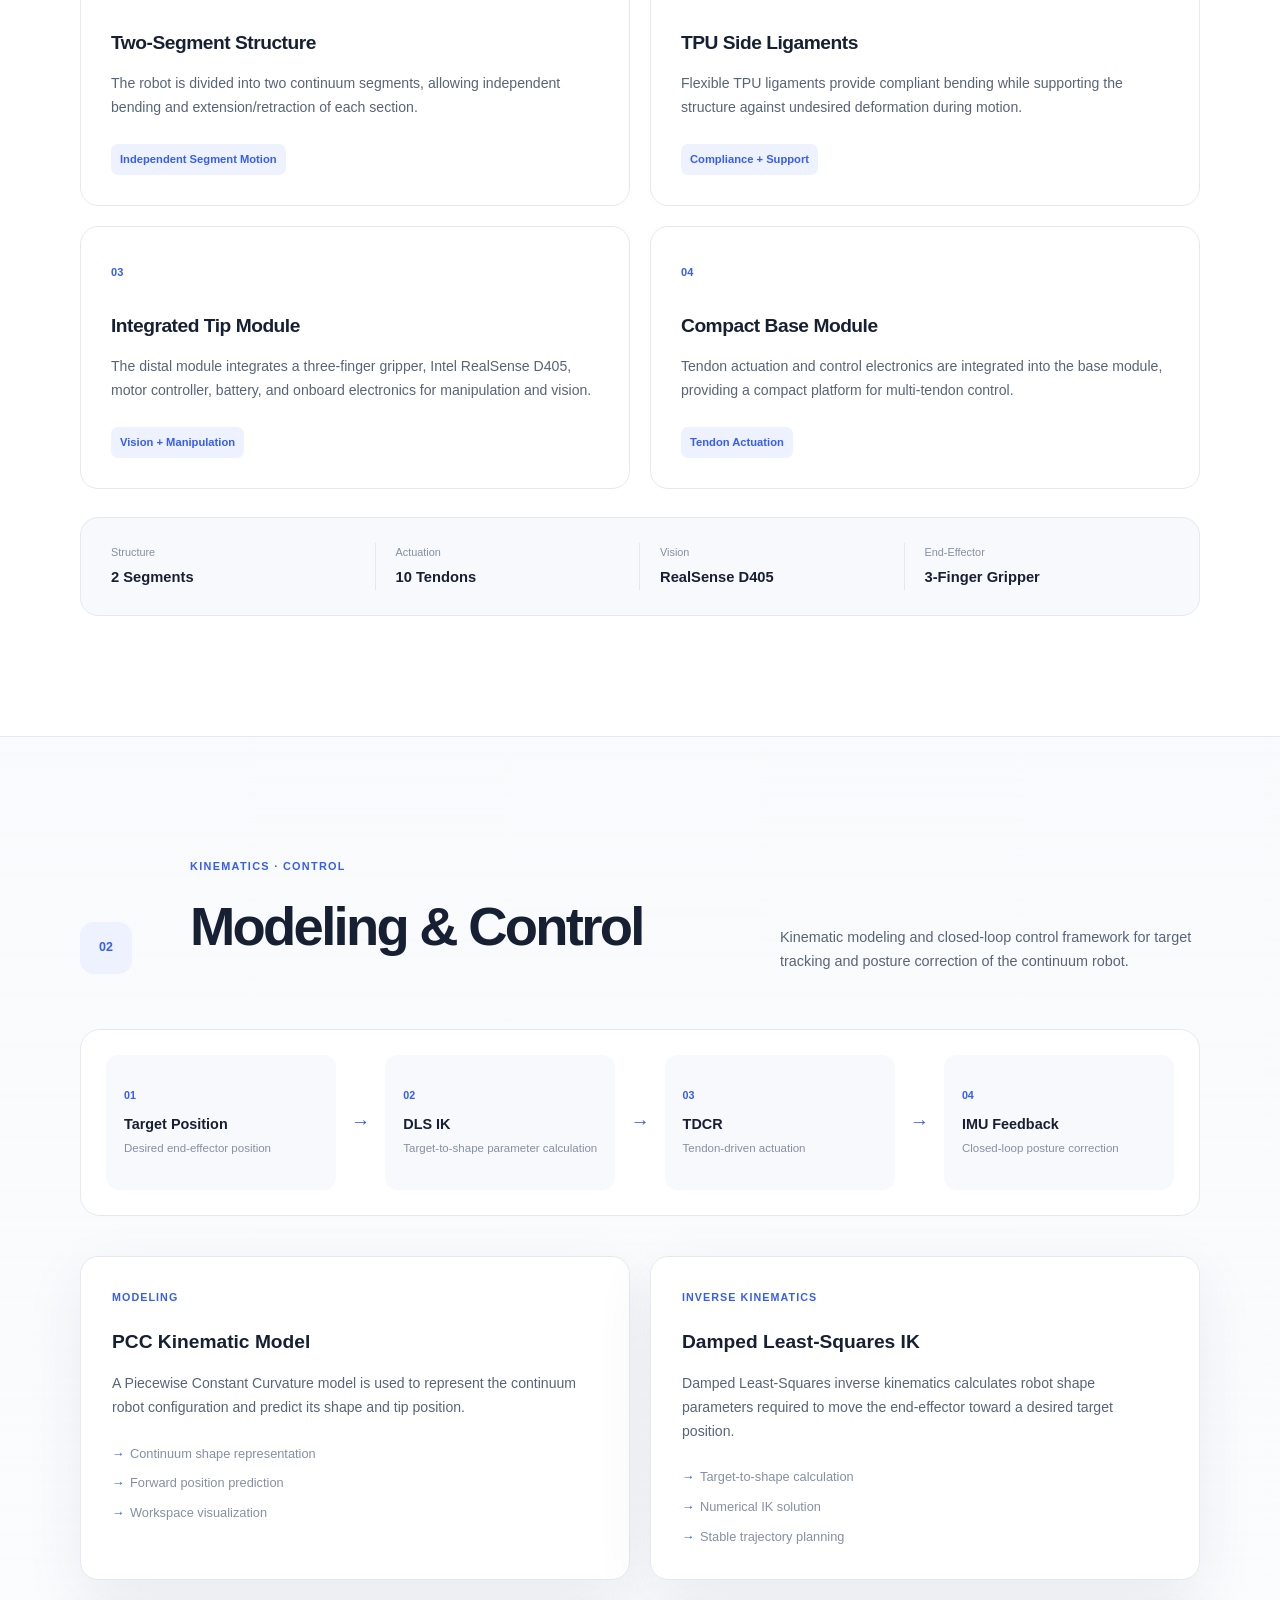
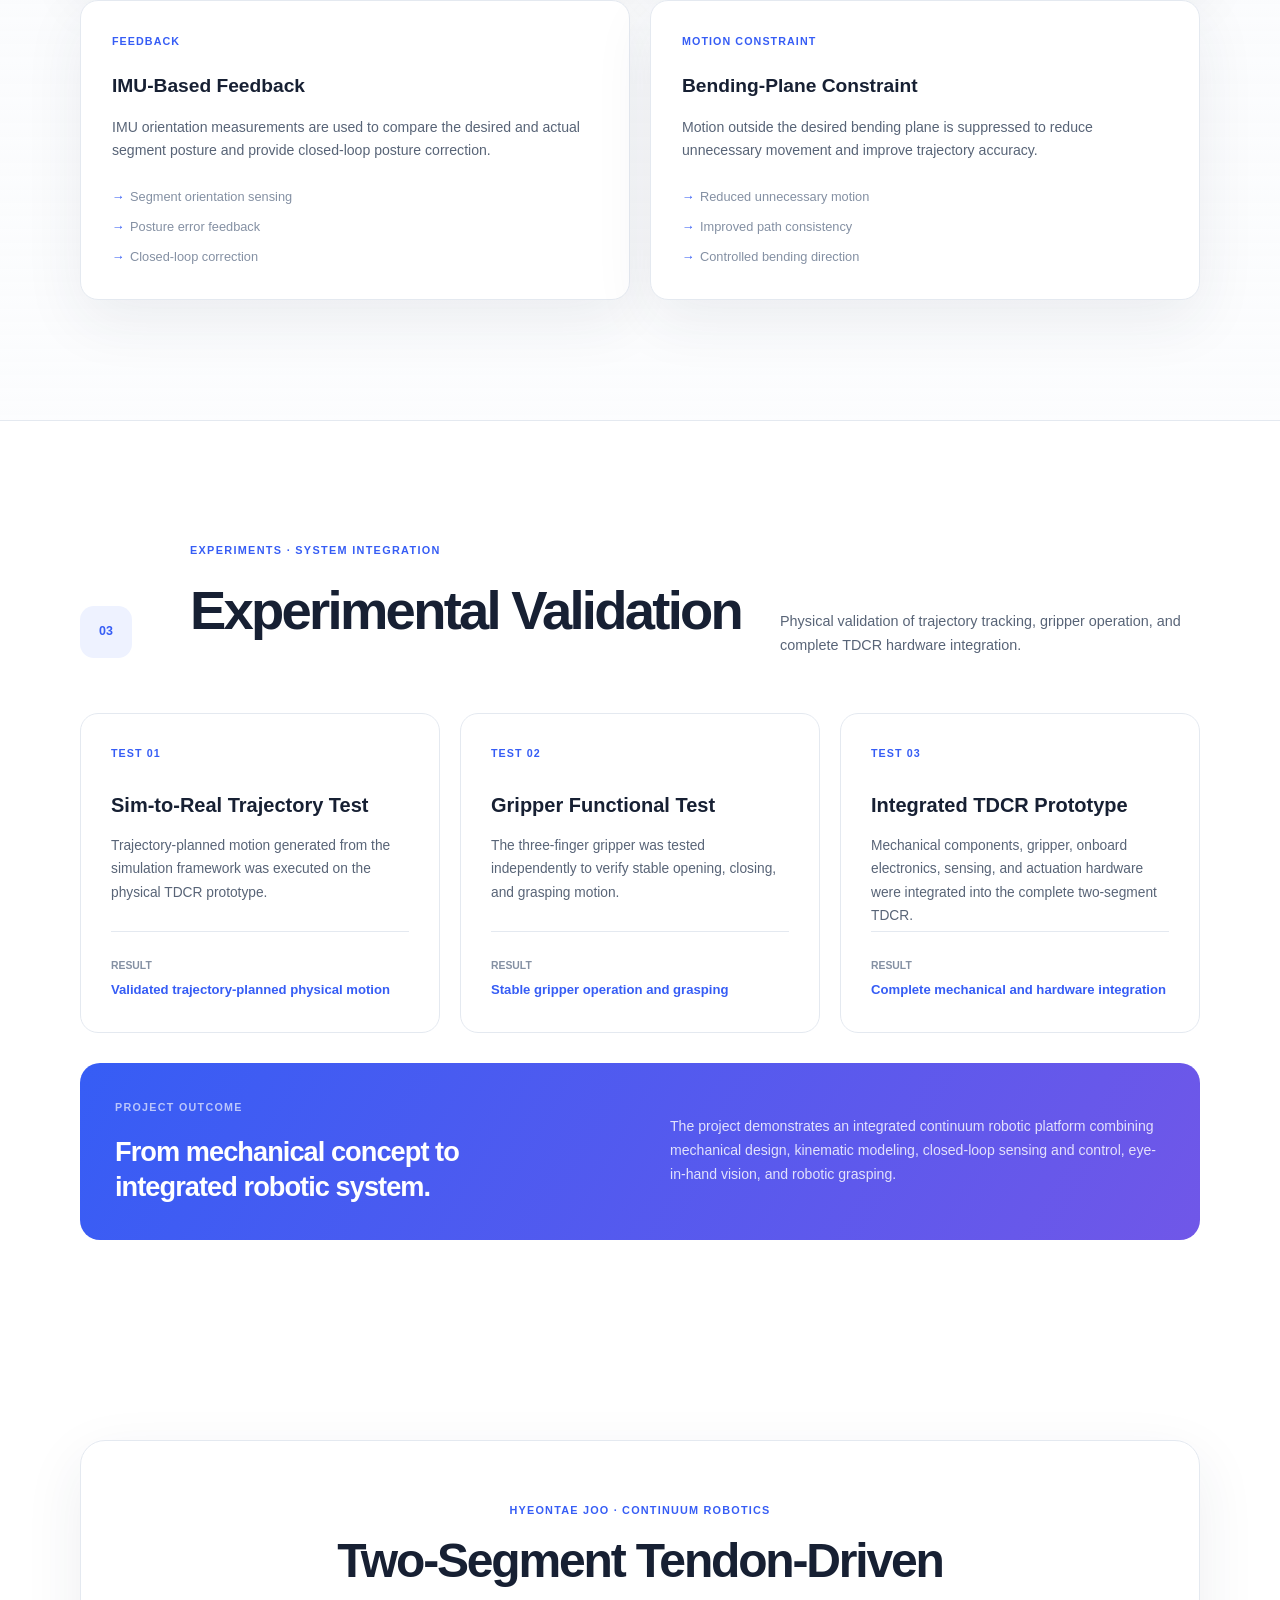
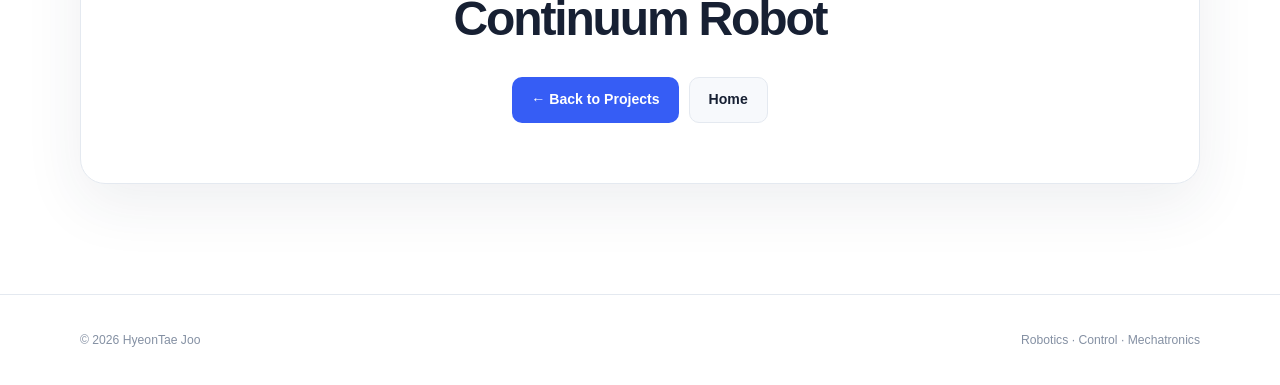
==== commit 892a41dd: "Add image to TDCR project overview Added an image to the overview heading section." ====
--- a/projects/tdcr.html
+++ b/projects/tdcr.html
@@ -278,8 +278,11 @@
   <div class="section-container">
 
     <div class="overview-heading reveal">
-
-      <div>
+      <img
+        src="../image/tdcr_overview.png"
+        alt="TDCR Project Overview"
+      >
+    </div>
 
         <p class="section-number">
           OVERVIEW
--- a/projects/tdcr.css
+++ b/projects/tdcr.css
@@ -0,0 +1,1131 @@
+/* =========================================================
+   TDCR PROJECT PAGE
+========================================================= */
+
+
+/* =========================================================
+   HERO
+========================================================= */
+
+.tdcr-hero {
+  padding-top: 135px;
+  padding-bottom: 90px;
+}
+
+
+.back-link {
+  display: inline-flex;
+  align-items: center;
+
+  margin-bottom: 55px;
+
+  color: var(--muted);
+
+  font-size: 0.82rem;
+  font-weight: 650;
+
+  transition:
+    color 0.2s ease,
+    transform 0.2s ease;
+}
+
+
+.back-link:hover {
+  color: var(--primary);
+
+  transform: translateX(-3px);
+}
+
+
+.tdcr-hero-grid {
+  display: grid;
+
+  grid-template-columns:
+    minmax(0, 1.45fr)
+    minmax(280px, 0.55fr);
+
+  gap: 80px;
+
+  align-items: end;
+}
+
+
+.project-eyebrow {
+  margin-bottom: 20px;
+
+  color: var(--primary);
+
+  font-size: 0.72rem;
+  font-weight: 800;
+
+  letter-spacing: 0.13em;
+}
+
+
+.tdcr-title-area h1 {
+  margin-bottom: 30px;
+
+  max-width: 850px;
+
+  font-size: clamp(3.5rem, 7vw, 6.5rem);
+
+  line-height: 0.95;
+
+  letter-spacing: -0.07em;
+}
+
+
+.tdcr-title-area h1 span {
+  color: var(--primary);
+}
+
+
+.tdcr-lead {
+  max-width: 760px;
+
+  color: var(--text-secondary);
+
+  font-size: 1.1rem;
+
+  line-height: 1.85;
+}
+
+
+.tdcr-meta {
+  margin-top: 45px;
+
+  display: flex;
+
+  flex-wrap: wrap;
+
+  gap: 40px;
+}
+
+
+.tdcr-meta div {
+  display: flex;
+
+  flex-direction: column;
+
+  gap: 3px;
+}
+
+
+.tdcr-meta span {
+  color: var(--muted);
+
+  font-size: 0.68rem;
+
+  text-transform: uppercase;
+
+  letter-spacing: 0.08em;
+}
+
+
+.tdcr-meta strong {
+  font-size: 0.88rem;
+}
+
+
+/* =========================================================
+   SUMMARY CARD
+========================================================= */
+
+.tdcr-summary-card {
+  padding: 30px;
+
+  border: 1px solid var(--border);
+
+  border-radius: 22px;
+
+  background: var(--surface-solid);
+
+  box-shadow: var(--shadow);
+}
+
+
+.summary-label {
+  margin-bottom: 18px;
+
+  color: var(--muted);
+
+  font-size: 0.67rem;
+  font-weight: 800;
+
+  letter-spacing: 0.12em;
+}
+
+
+.summary-item {
+  padding: 17px 0;
+
+  display: flex;
+
+  align-items: center;
+
+  gap: 17px;
+
+  border-bottom: 1px solid var(--border);
+}
+
+
+.summary-item:last-child {
+  border-bottom: none;
+}
+
+
+.summary-item span {
+  color: var(--primary);
+
+  font-size: 0.7rem;
+  font-weight: 800;
+}
+
+
+.summary-item p {
+  color: var(--text);
+
+  font-size: 0.9rem;
+  font-weight: 650;
+}
+
+
+/* =========================================================
+   OVERVIEW
+========================================================= */
+
+.overview-section {
+  padding: 90px 0 110px;
+
+  border-top: 1px solid var(--border);
+
+  background:
+    linear-gradient(
+      180deg,
+      color-mix(in srgb, var(--bg-soft) 72%, transparent),
+      var(--bg)
+    );
+}
+
+
+.overview-heading {
+  margin-bottom: 40px;
+
+  display: flex;
+
+  justify-content: space-between;
+
+  align-items: end;
+
+  gap: 50px;
+}
+
+
+.overview-heading h2 {
+  font-size: clamp(2rem, 4vw, 2.8rem);
+
+  letter-spacing: -0.04em;
+}
+
+
+.overview-heading > p {
+  max-width: 450px;
+
+  color: var(--text-secondary);
+
+  font-size: 0.9rem;
+}
+
+
+.overview-image-card {
+  padding: 15px;
+
+  overflow: hidden;
+
+  border: 1px solid var(--border);
+
+  border-radius: 22px;
+
+  background: #ffffff;
+
+  box-shadow: var(--shadow-large);
+}
+
+
+.overview-image-card img {
+  width: 100%;
+
+  height: auto;
+
+  border-radius: 12px;
+}
+
+
+/* =========================================================
+   QUICK NAVIGATION
+========================================================= */
+
+.project-navigation {
+  padding-bottom: 100px;
+}
+
+
+.project-navigation-grid {
+  display: grid;
+
+  grid-template-columns: repeat(3, 1fr);
+
+  gap: 16px;
+}
+
+
+.project-navigation-grid a {
+  min-height: 150px;
+
+  padding: 22px;
+
+  display: grid;
+
+  grid-template-columns: auto 1fr auto;
+
+  gap: 17px;
+
+  align-items: start;
+
+  border: 1px solid var(--border);
+
+  border-radius: 16px;
+
+  background: var(--surface-solid);
+
+  transition:
+    transform 0.25s ease,
+    border-color 0.25s ease,
+    box-shadow 0.25s ease;
+}
+
+
+.project-navigation-grid a:hover {
+  transform: translateY(-4px);
+
+  border-color: var(--primary);
+
+  box-shadow: var(--shadow);
+}
+
+
+.project-navigation-grid > a > span {
+  color: var(--primary);
+
+  font-size: 0.7rem;
+  font-weight: 800;
+}
+
+
+.project-navigation-grid strong {
+  display: block;
+
+  margin-bottom: 7px;
+
+  font-size: 0.95rem;
+}
+
+
+.project-navigation-grid p {
+  color: var(--text-secondary);
+
+  font-size: 0.78rem;
+}
+
+
+.project-navigation-grid b {
+  color: var(--muted);
+}
+
+
+/* =========================================================
+   DETAIL SECTIONS
+========================================================= */
+
+.detail-section {
+  padding: 120px 0;
+
+  border-top: 1px solid var(--border);
+
+  scroll-margin-top: 70px;
+}
+
+
+.alternate-detail {
+  background:
+    linear-gradient(
+      180deg,
+      color-mix(in srgb, var(--bg-soft) 80%, transparent),
+      color-mix(in srgb, var(--bg-soft) 42%, transparent)
+    );
+}
+
+
+.detail-header {
+  margin-bottom: 55px;
+
+  display: grid;
+
+  grid-template-columns: 75px 1fr 420px;
+
+  gap: 35px;
+
+  align-items: end;
+}
+
+
+.detail-number {
+  width: 52px;
+  height: 52px;
+
+  display: grid;
+
+  place-items: center;
+
+  border-radius: 14px;
+
+  background: var(--primary-soft);
+
+  color: var(--primary);
+
+  font-size: 0.78rem;
+  font-weight: 800;
+}
+
+
+.detail-title p {
+  margin-bottom: 6px;
+
+  color: var(--primary);
+
+  font-size: 0.68rem;
+  font-weight: 800;
+
+  letter-spacing: 0.12em;
+}
+
+
+.detail-title h2 {
+  font-size: clamp(2.2rem, 5vw, 3.4rem);
+
+  letter-spacing: -0.05em;
+}
+
+
+.detail-header-description {
+  color: var(--text-secondary);
+
+  font-size: 0.9rem;
+}
+
+
+.detail-intro {
+  max-width: 900px;
+
+  margin-bottom: 45px;
+}
+
+
+.detail-intro p {
+  color: var(--text-secondary);
+
+  font-size: 1.15rem;
+
+  line-height: 1.9;
+}
+
+
+.detail-intro strong {
+  color: var(--text);
+}
+
+
+/* =========================================================
+   MECHANICAL FEATURE CARDS
+========================================================= */
+
+.feature-grid {
+  display: grid;
+
+  grid-template-columns: repeat(2, 1fr);
+
+  gap: 20px;
+}
+
+
+.feature-card {
+  padding: 30px;
+
+  border: 1px solid var(--border);
+
+  border-radius: 18px;
+
+  background: var(--surface-solid);
+
+  transition:
+    transform 0.25s ease,
+    box-shadow 0.25s ease;
+}
+
+
+.feature-card:hover {
+  transform: translateY(-4px);
+
+  box-shadow: var(--shadow);
+}
+
+
+.feature-index {
+  display: inline-block;
+
+  margin-bottom: 28px;
+
+  color: var(--primary);
+
+  font-size: 0.69rem;
+  font-weight: 800;
+}
+
+
+.feature-card h3 {
+  margin-bottom: 13px;
+
+  font-size: 1.2rem;
+
+  letter-spacing: -0.025em;
+}
+
+
+.feature-card p {
+  color: var(--text-secondary);
+
+  font-size: 0.88rem;
+}
+
+
+.feature-tag {
+  width: fit-content;
+
+  margin-top: 24px;
+
+  padding: 6px 9px;
+
+  border-radius: 7px;
+
+  background: var(--primary-soft);
+
+  color: var(--primary);
+
+  font-size: 0.7rem;
+  font-weight: 700;
+}
+
+
+/* =========================================================
+   TECHNICAL STRIP
+========================================================= */
+
+.technical-strip {
+  margin-top: 28px;
+
+  padding: 25px 30px;
+
+  display: grid;
+
+  grid-template-columns: repeat(4, 1fr);
+
+  border: 1px solid var(--border);
+
+  border-radius: 18px;
+
+  background: var(--bg-soft);
+}
+
+
+.technical-strip div {
+  padding: 0 20px;
+
+  display: flex;
+
+  flex-direction: column;
+
+  border-right: 1px solid var(--border);
+}
+
+
+.technical-strip div:first-child {
+  padding-left: 0;
+}
+
+
+.technical-strip div:last-child {
+  border-right: none;
+}
+
+
+.technical-strip span {
+  color: var(--muted);
+
+  font-size: 0.68rem;
+}
+
+
+.technical-strip strong {
+  margin-top: 3px;
+
+  font-size: 0.92rem;
+}
+
+
+/* =========================================================
+   CONTROL FLOW
+========================================================= */
+
+.control-flow {
+  margin-bottom: 40px;
+
+  padding: 25px;
+
+  display: grid;
+
+  grid-template-columns:
+    1fr auto
+    1fr auto
+    1fr auto
+    1fr;
+
+  align-items: center;
+
+  gap: 15px;
+
+  border: 1px solid var(--border);
+
+  border-radius: 20px;
+
+  background: var(--surface-solid);
+}
+
+
+.control-node {
+  min-height: 135px;
+
+  padding: 18px;
+
+  display: flex;
+
+  flex-direction: column;
+
+  justify-content: center;
+
+  border-radius: 13px;
+
+  background: var(--bg-soft);
+}
+
+
+.control-node span {
+  color: var(--primary);
+
+  font-size: 0.67rem;
+  font-weight: 800;
+}
+
+
+.control-node strong {
+  margin: 8px 0 3px;
+
+  font-size: 0.9rem;
+}
+
+
+.control-node p {
+  color: var(--muted);
+
+  font-size: 0.72rem;
+}
+
+
+.control-arrow {
+  color: var(--primary);
+
+  font-size: 1.2rem;
+}
+
+
+/* =========================================================
+   MODEL CARDS
+========================================================= */
+
+.model-grid {
+  display: grid;
+
+  grid-template-columns: repeat(2, 1fr);
+
+  gap: 20px;
+}
+
+
+.model-card {
+  padding: 31px;
+
+  border: 1px solid var(--border);
+
+  border-radius: 18px;
+
+  background: var(--surface-solid);
+
+  box-shadow: var(--shadow);
+}
+
+
+.model-label {
+  margin-bottom: 20px;
+
+  color: var(--primary);
+
+  font-size: 0.67rem;
+  font-weight: 800;
+
+  letter-spacing: 0.1em;
+}
+
+
+.model-card h3 {
+  margin-bottom: 13px;
+
+  font-size: 1.2rem;
+}
+
+
+.model-card > p {
+  margin-bottom: 23px;
+
+  color: var(--text-secondary);
+
+  font-size: 0.88rem;
+}
+
+
+.model-card ul {
+  list-style: none;
+
+  display: flex;
+
+  flex-direction: column;
+
+  gap: 8px;
+}
+
+
+.model-card li {
+  position: relative;
+
+  padding-left: 18px;
+
+  color: var(--muted);
+
+  font-size: 0.8rem;
+}
+
+
+.model-card li::before {
+  position: absolute;
+
+  content: "→";
+
+  left: 0;
+
+  color: var(--primary);
+}
+
+
+/* =========================================================
+   VALIDATION
+========================================================= */
+
+.validation-grid {
+  display: grid;
+
+  grid-template-columns: repeat(3, 1fr);
+
+  gap: 20px;
+}
+
+
+.validation-card {
+  min-height: 320px;
+
+  padding: 30px;
+
+  display: flex;
+
+  flex-direction: column;
+
+  border: 1px solid var(--border);
+
+  border-radius: 18px;
+
+  background: var(--surface-solid);
+
+  transition:
+    transform 0.25s ease,
+    box-shadow 0.25s ease;
+}
+
+
+.validation-card:hover {
+  transform: translateY(-5px);
+
+  box-shadow: var(--shadow-large);
+}
+
+
+.validation-number {
+  margin-bottom: 30px;
+
+  color: var(--primary);
+
+  font-size: 0.67rem;
+  font-weight: 800;
+
+  letter-spacing: 0.1em;
+}
+
+
+.validation-card h3 {
+  margin-bottom: 15px;
+
+  font-size: 1.25rem;
+
+  line-height: 1.35;
+}
+
+
+.validation-card > p {
+  color: var(--text-secondary);
+
+  font-size: 0.86rem;
+}
+
+
+.validation-result {
+  margin-top: auto;
+
+  padding-top: 25px;
+
+  display: flex;
+
+  flex-direction: column;
+
+  border-top: 1px solid var(--border);
+}
+
+
+.validation-result span {
+  color: var(--muted);
+
+  font-size: 0.65rem;
+  font-weight: 800;
+}
+
+
+.validation-result strong {
+  margin-top: 5px;
+
+  color: var(--primary);
+
+  font-size: 0.82rem;
+}
+
+
+/* =========================================================
+   VALIDATION SUMMARY
+========================================================= */
+
+.validation-summary {
+  margin-top: 30px;
+
+  padding: 35px;
+
+  display: grid;
+
+  grid-template-columns: 1fr 1fr;
+
+  gap: 60px;
+
+  border-radius: 20px;
+
+  background:
+    linear-gradient(
+      120deg,
+      var(--primary),
+      #7057e8
+    );
+
+  color: #ffffff;
+}
+
+
+.validation-summary .summary-label {
+  color: rgba(255,255,255,0.65);
+}
+
+
+.validation-summary h3 {
+  max-width: 420px;
+
+  font-size: 1.7rem;
+
+  line-height: 1.3;
+
+  letter-spacing: -0.035em;
+}
+
+
+.validation-summary > p {
+  align-self: center;
+
+  color: rgba(255,255,255,0.82);
+
+  font-size: 0.88rem;
+}
+
+
+/* =========================================================
+   END CARD
+========================================================= */
+
+.project-end {
+  padding: 80px 0 110px;
+}
+
+
+.project-end-card {
+  padding: 60px;
+
+  border: 1px solid var(--border);
+
+  border-radius: 25px;
+
+  background: var(--surface-solid);
+
+  text-align: center;
+
+  box-shadow: var(--shadow);
+}
+
+
+.project-end-card > p {
+  margin-bottom: 13px;
+
+  color: var(--primary);
+
+  font-size: 0.68rem;
+  font-weight: 800;
+
+  letter-spacing: 0.11em;
+}
+
+
+.project-end-card h2 {
+  margin: auto;
+
+  max-width: 700px;
+
+  font-size: clamp(2rem, 4vw, 3rem);
+
+  line-height: 1.2;
+
+  letter-spacing: -0.045em;
+}
+
+
+.project-end-buttons {
+  margin-top: 30px;
+
+  display: flex;
+
+  justify-content: center;
+
+  gap: 10px;
+}
+
+
+.project-home-button {
+  background: var(--primary);
+
+  color: #ffffff;
+}
+
+
+.project-secondary-button {
+  border: 1px solid var(--border);
+
+  background: var(--bg-soft);
+
+  color: var(--text);
+}
+
+
+/* =========================================================
+   TABLET
+========================================================= */
+
+@media (max-width: 950px) {
+
+  .tdcr-hero-grid {
+    grid-template-columns: 1fr;
+
+    gap: 50px;
+  }
+
+
+  .tdcr-summary-card {
+    max-width: 500px;
+  }
+
+
+  .project-navigation-grid {
+    grid-template-columns: 1fr;
+  }
+
+
+  .detail-header {
+    grid-template-columns: 60px 1fr;
+  }
+
+
+  .detail-header-description {
+    grid-column: 2;
+  }
+
+
+  .technical-strip {
+    grid-template-columns: repeat(2, 1fr);
+
+    gap: 20px;
+  }
+
+
+  .technical-strip div {
+    border-right: none;
+
+    padding: 0;
+  }
+
+
+  .control-flow {
+    grid-template-columns: 1fr;
+  }
+
+
+  .control-arrow {
+    transform: rotate(90deg);
+
+    text-align: center;
+  }
+
+
+  .validation-grid {
+    grid-template-columns: 1fr;
+  }
+
+}
+
+
+/* =========================================================
+   MOBILE
+========================================================= */
+
+@media (max-width: 650px) {
+
+  .tdcr-hero {
+    padding-top: 120px;
+  }
+
+
+  .back-link {
+    margin-bottom: 35px;
+  }
+
+
+  .tdcr-title-area h1 {
+    font-size: 3.4rem;
+  }
+
+
+  .tdcr-meta {
+    flex-direction: column;
+
+    gap: 15px;
+  }
+
+
+  .overview-heading {
+    flex-direction: column;
+
+    align-items: flex-start;
+
+    gap: 15px;
+  }
+
+
+  .overview-image-card {
+    padding: 7px;
+
+    border-radius: 15px;
+  }
+
+
+  .detail-section {
+    padding: 85px 0;
+  }
+
+
+  .detail-header {
+    grid-template-columns: 1fr;
+
+    gap: 18px;
+  }
+
+
+  .detail-header-description {
+    grid-column: auto;
+  }
+
+
+  .feature-grid,
+  .model-grid {
+    grid-template-columns: 1fr;
+  }
+
+
+  .technical-strip {
+    grid-template-columns: 1fr;
+  }
+
+
+  .validation-summary {
+    grid-template-columns: 1fr;
+
+    gap: 25px;
+
+    padding: 27px;
+  }
+
+
+  .project-end-card {
+    padding: 40px 22px;
+  }
+
+
+  .project-end-buttons {
+    flex-direction: column;
+  }
+
+}
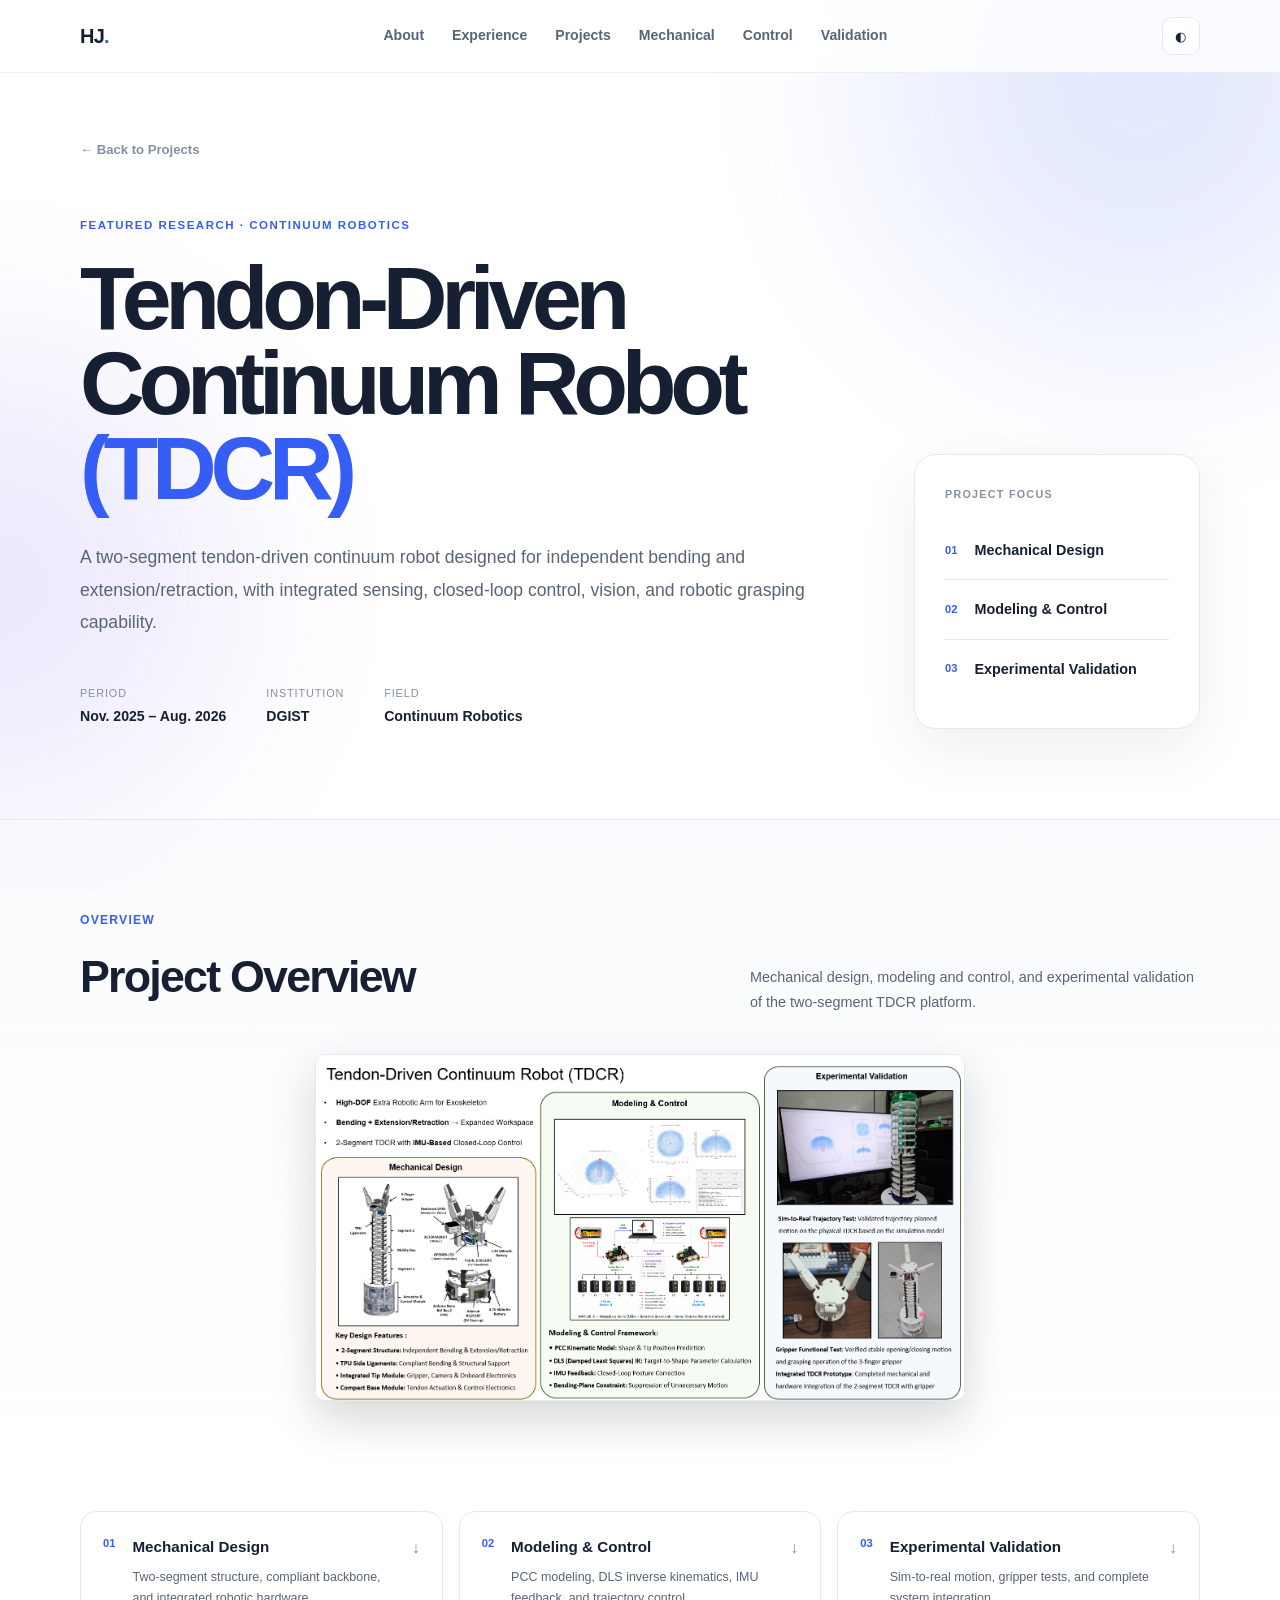
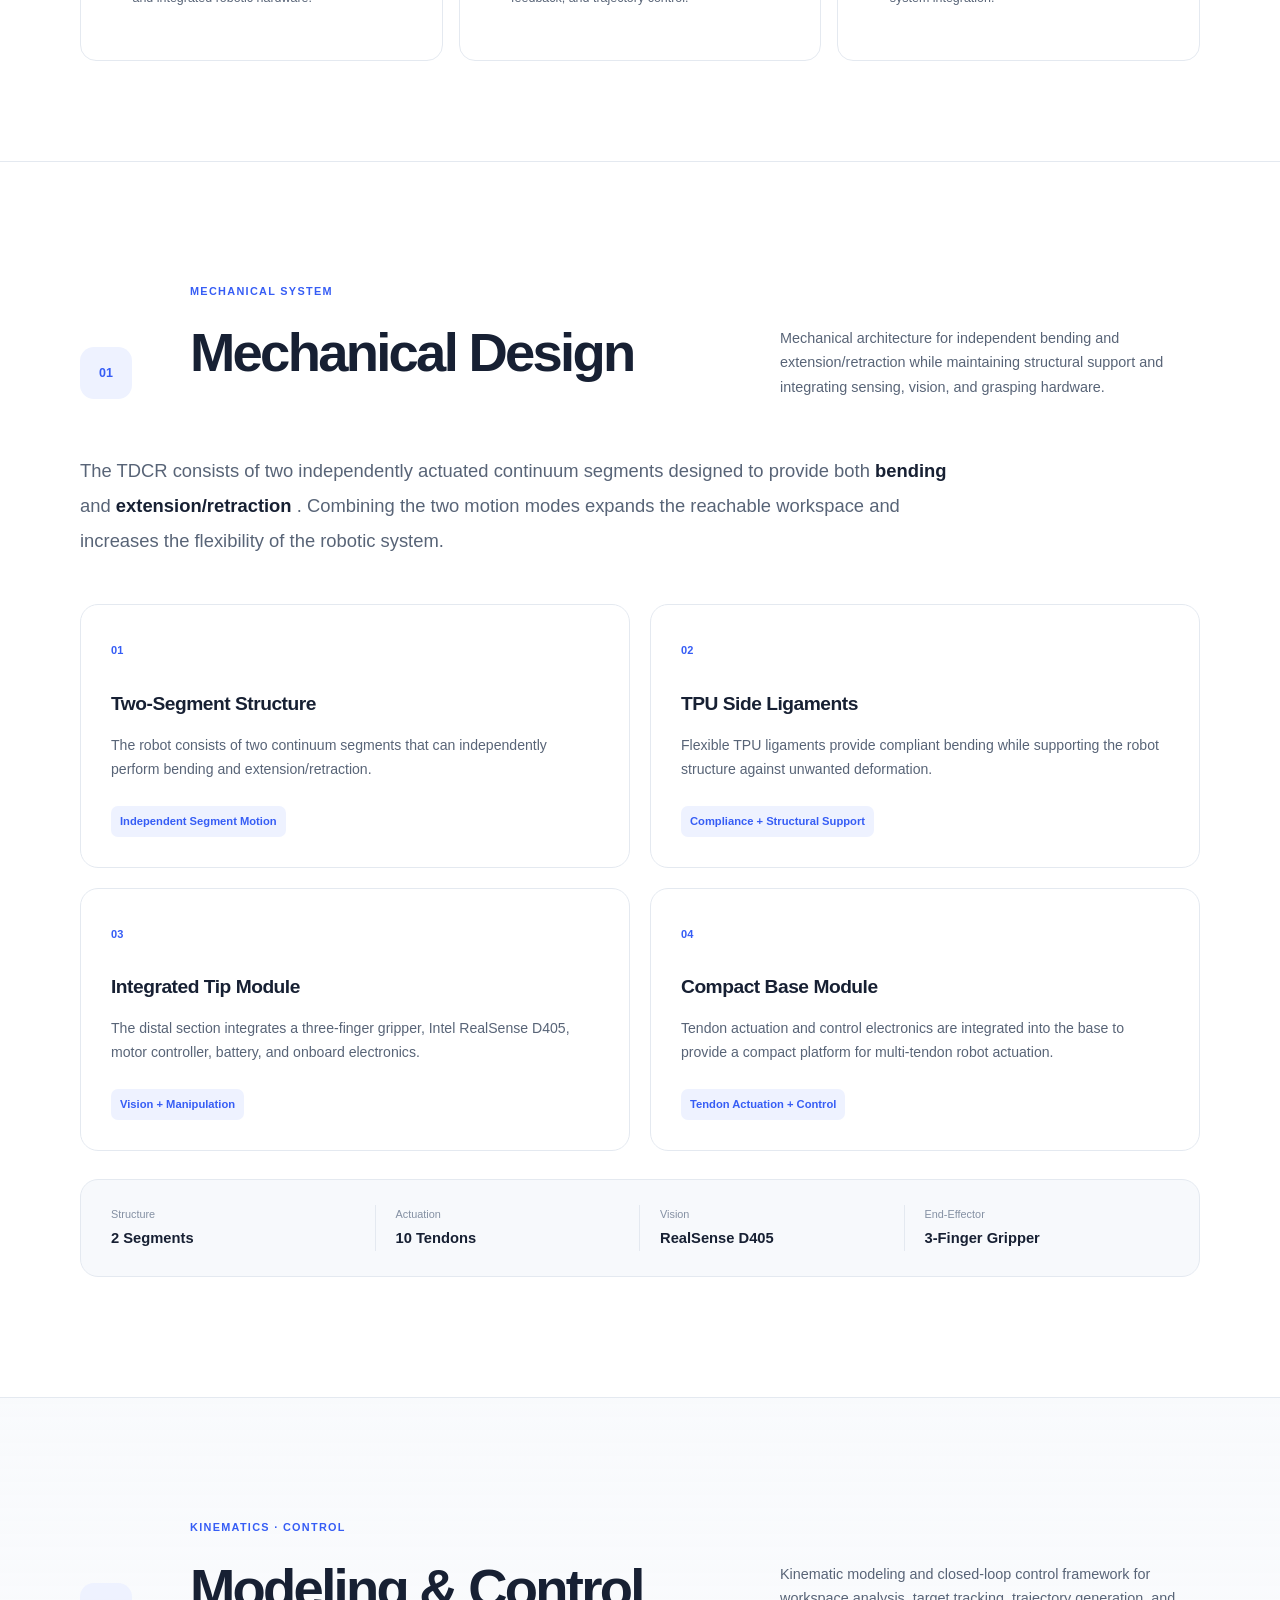
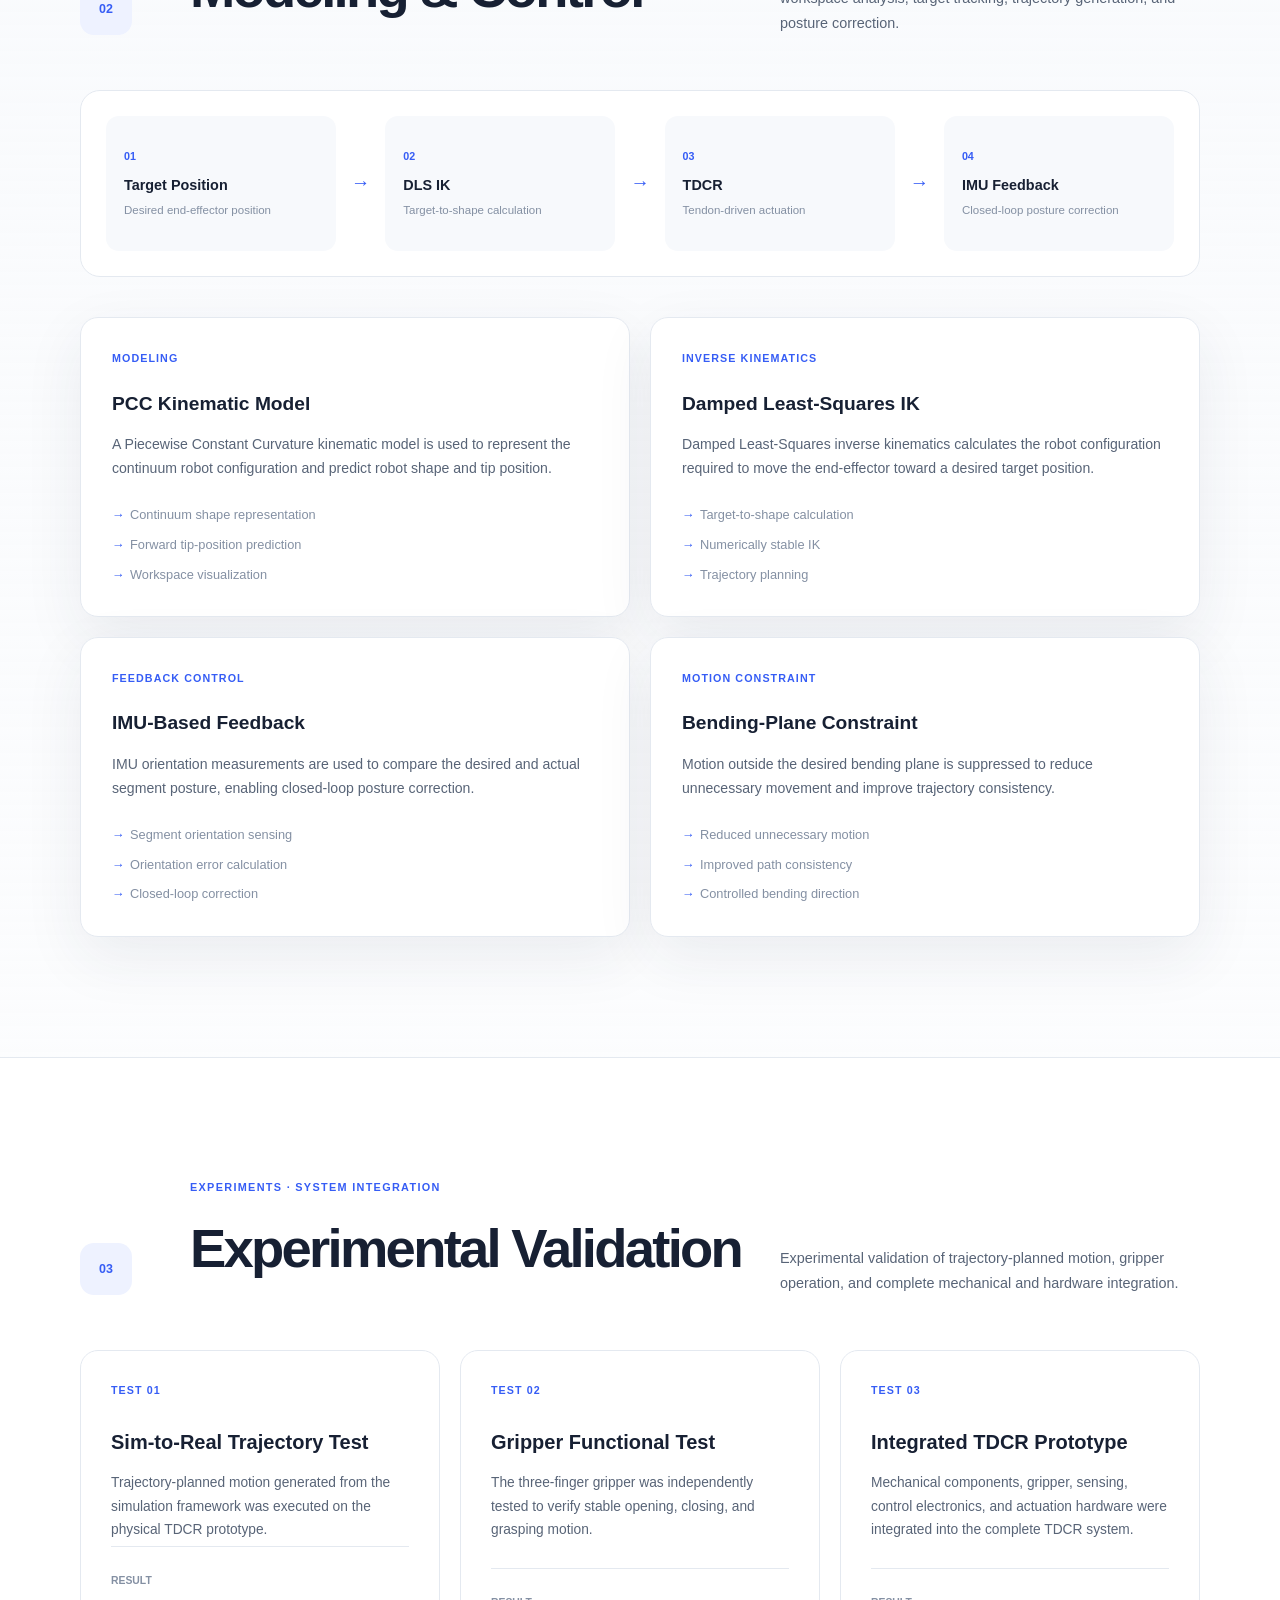
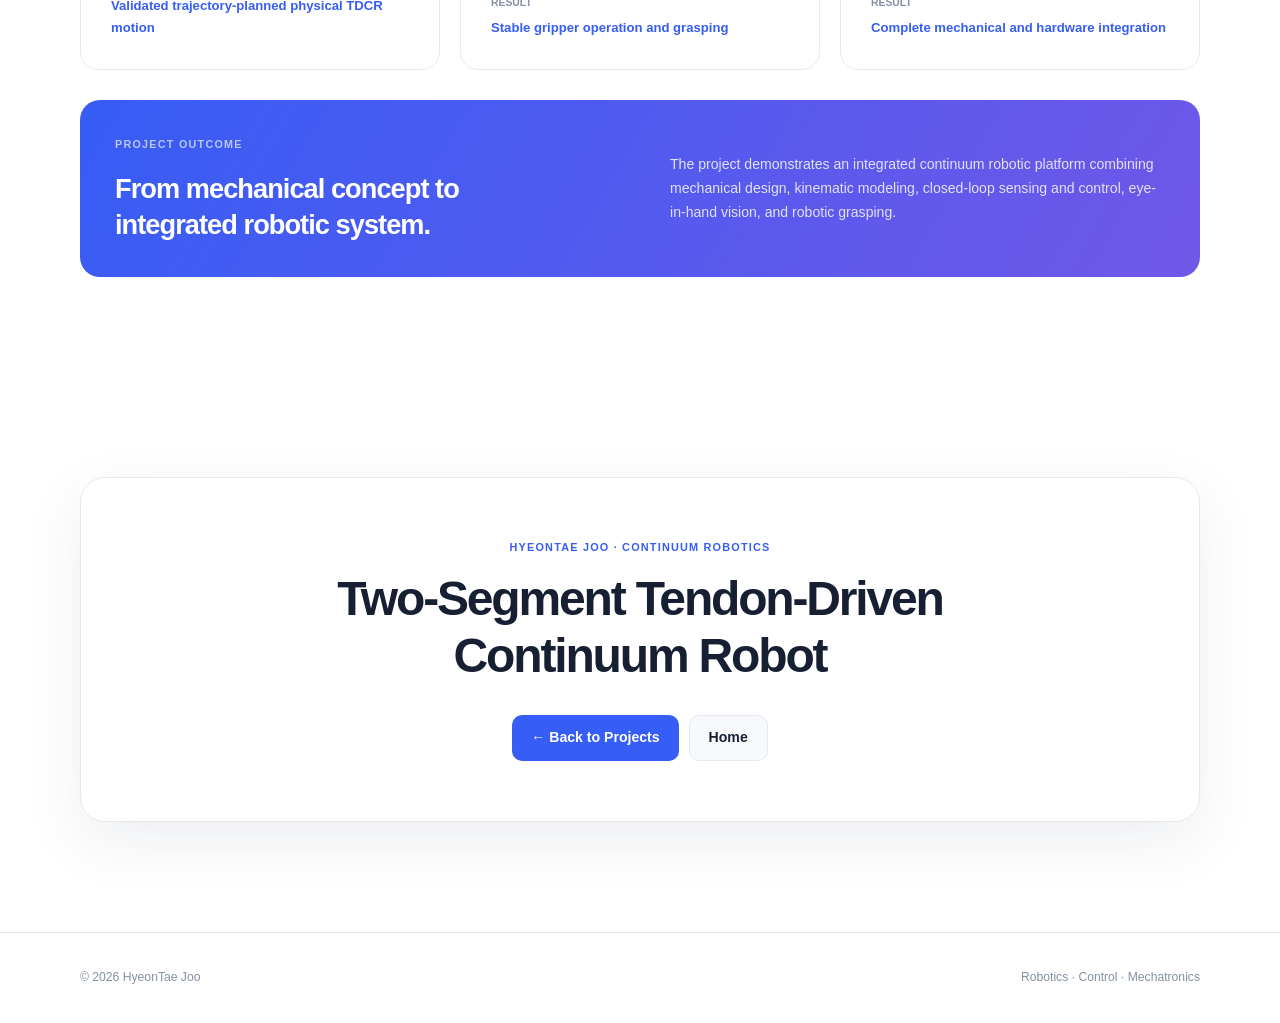
==== commit 1303c1ea: "Refactor HTML comments and improve descriptions" ====
--- a/projects/tdcr.html
+++ b/projects/tdcr.html
@@ -19,23 +19,72 @@
     TDCR Project | HyeonTae Joo
   </title>
 
-  <!-- Main website style -->
+
+  <!-- Main website CSS -->
   <link
     rel="stylesheet"
     href="../style.css"
   >
 
-  <!-- TDCR page style -->
+
+  <!-- TDCR project page CSS -->
   <link
     rel="stylesheet"
     href="tdcr.css"
   >
 
+
+  <!-- Main JavaScript -->
   <script
     src="../script.js"
     defer
   ></script>
 
+
+  <!--
+    Overview image size override
+    Keeps the project overview slide centered
+    and prevents it from becoming too large.
+  -->
+  <style>
+
+    .overview-image-small {
+      width: 100%;
+
+      display: flex;
+
+      justify-content: center;
+
+      margin-top: 40px;
+    }
+
+
+    .overview-image-small img {
+      width: 100%;
+
+      max-width: 650px;
+
+      height: auto;
+
+      border-radius: 10px;
+
+      border: 1px solid var(--border);
+
+      box-shadow:
+        0 18px 45px rgba(0, 0, 0, 0.16);
+    }
+
+
+    @media (max-width: 700px) {
+
+      .overview-image-small img {
+        max-width: 100%;
+      }
+
+    }
+
+  </style>
+
 </head>
 
 
@@ -47,6 +96,7 @@
 ===================================================== -->
 
 <div class="background-orb orb-one"></div>
+
 <div class="background-orb orb-two"></div>
 
 
@@ -58,6 +108,9 @@
 <header class="site-header">
 
   <nav class="navbar">
+
+
+    <!-- Logo -->
 
     <a
       href="../index.html"
@@ -67,6 +120,9 @@
     </a>
 
 
+
+    <!-- Navigation links -->
+
     <div
       class="nav-links"
       id="navLinks"
@@ -98,6 +154,9 @@
 
     </div>
 
+
+
+    <!-- Navigation buttons -->
 
     <div class="nav-actions">
 
@@ -113,13 +172,14 @@
       <button
         class="menu-toggle"
         id="menuToggle"
-        aria-label="Open menu"
+        aria-label="Open navigation menu"
       >
         ☰
       </button>
 
     </div>
 
+
   </nav>
 
 </header>
@@ -130,12 +190,15 @@
 
 
 <!-- =====================================================
-     PROJECT HERO
+     PROJECT INTRO
 ===================================================== -->
 
 <section class="tdcr-hero">
 
   <div class="section-container">
+
+
+    <!-- Back button -->
 
     <a
       href="../index.html#projects"
@@ -145,10 +208,14 @@
     </a>
 
 
+
     <div class="tdcr-hero-grid">
 
 
+      <!-- Project title -->
+
       <div class="tdcr-title-area reveal">
+
 
         <p class="project-eyebrow">
           FEATURED RESEARCH · CONTINUUM ROBOTICS
@@ -167,14 +234,18 @@
 
           A two-segment tendon-driven continuum robot
           designed for independent bending and
-          extension/retraction, with integrated
-          sensing, closed-loop control, vision,
-          and robotic grasping capability.
-
-        </p>
-
+          extension/retraction, with integrated sensing,
+          closed-loop control, vision, and robotic
+          grasping capability.
+
+        </p>
+
+
+
+        <!-- Project information -->
 
         <div class="tdcr-meta">
+
 
           <div>
 
@@ -214,13 +285,17 @@
 
           </div>
 
-        </div>
-
-      </div>
-
-
+
+        </div>
+
+      </div>
+
+
+
+      <!-- Project focus card -->
 
       <div class="tdcr-summary-card reveal">
+
 
         <p class="summary-label">
           PROJECT FOCUS
@@ -229,7 +304,9 @@
 
         <div class="summary-item">
 
-          <span>01</span>
+          <span>
+            01
+          </span>
 
           <p>
             Mechanical Design
@@ -240,7 +317,9 @@
 
         <div class="summary-item">
 
-          <span>02</span>
+          <span>
+            02
+          </span>
 
           <p>
             Modeling & Control
@@ -251,7 +330,9 @@
 
         <div class="summary-item">
 
-          <span>03</span>
+          <span>
+            03
+          </span>
 
           <p>
             Experimental Validation
@@ -259,7 +340,9 @@
 
         </div>
 
-      </div>
+
+      </div>
+
 
     </div>
 
@@ -270,51 +353,59 @@
 
 
 <!-- =====================================================
-     OVERVIEW IMAGE
+     PROJECT OVERVIEW
 ===================================================== -->
 
 <section class="overview-section">
 
   <div class="section-container">
 
+
+    <!-- Overview heading -->
+
     <div class="overview-heading reveal">
+
+
+      <div>
+
+        <p class="section-number">
+          OVERVIEW
+        </p>
+
+        <h2>
+          Project Overview
+        </h2>
+
+      </div>
+
+
+      <p>
+
+        Mechanical design, modeling and control,
+        and experimental validation of the
+        two-segment TDCR platform.
+
+      </p>
+
+
+    </div>
+
+
+
+    <!--
+      IMPORTANT:
+      The overview image appears ONLY ONCE in this HTML.
+    -->
+
+    <div class="overview-image-small reveal">
+
       <img
         src="../image/tdcr_overview.png"
         alt="TDCR Project Overview"
       >
-    </div>
-
-        <p class="section-number">
-          OVERVIEW
-        </p>
-
-        <h2>
-          Project Overview
-        </h2>
-
-      </div>
-
-
-      <p>
-
-        Mechanical design, modeling and control,
-        and experimental validation of the
-        two-segment TDCR platform.
-
-      </p>
-
-    </div>
-
-
-
-    <div class="overview-image-card reveal">
-
-      <img
-        src="../image/tdcr_overview.png"
-        alt="TDCR project overview including mechanical design, modeling and control, and experimental validation"
-      >
-
-    </div>
+
+    </div>
+
 
   </div>
 
@@ -323,14 +414,18 @@
 
 
 <!-- =====================================================
-     QUICK NAVIGATION
+     THREE MAIN TOPICS
 ===================================================== -->
 
 <section class="project-navigation">
 
   <div class="section-container">
 
+
     <div class="project-navigation-grid">
+
+
+      <!-- Mechanical Design -->
 
       <a href="#mechanical-design">
 
@@ -338,6 +433,7 @@
           01
         </span>
 
+
         <div>
 
           <strong>
@@ -345,12 +441,15 @@
           </strong>
 
           <p>
+
             Two-segment structure,
             compliant backbone,
-            and integrated hardware.
+            and integrated robotic hardware.
+
           </p>
 
         </div>
+
 
         <b>
           ↓
@@ -359,12 +458,16 @@
       </a>
 
 
+
+      <!-- Modeling & Control -->
+
       <a href="#modeling-control">
 
         <span>
           02
         </span>
 
+
         <div>
 
           <strong>
@@ -372,11 +475,16 @@
           </strong>
 
           <p>
-            PCC, DLS inverse kinematics,
-            IMU feedback, and trajectory control.
+
+            PCC modeling,
+            DLS inverse kinematics,
+            IMU feedback,
+            and trajectory control.
+
           </p>
 
         </div>
+
 
         <b>
           ↓
@@ -385,12 +493,16 @@
       </a>
 
 
+
+      <!-- Experimental Validation -->
+
       <a href="#validation">
 
         <span>
           03
         </span>
 
+
         <div>
 
           <strong>
@@ -398,18 +510,22 @@
           </strong>
 
           <p>
+
             Sim-to-real motion,
             gripper tests,
-            and system integration.
+            and complete system integration.
+
           </p>
 
         </div>
+
 
         <b>
           ↓
         </b>
 
       </a>
+
 
     </div>
 
@@ -431,7 +547,10 @@
   <div class="section-container">
 
 
+    <!-- Section Header -->
+
     <div class="detail-header reveal">
+
 
       <div class="detail-number">
         01
@@ -456,28 +575,39 @@
         Mechanical architecture for independent
         bending and extension/retraction while
         maintaining structural support and
-        integrating sensing and grasping hardware.
+        integrating sensing, vision,
+        and grasping hardware.
 
       </p>
 
-    </div>
-
-
+
+    </div>
+
+
+
+    <!-- Mechanical Design introduction -->
 
     <div class="detail-intro reveal">
 
       <p>
 
         The TDCR consists of two independently
-        actuated continuum segments designed to
-        provide both
-        <strong>bending</strong>
+        actuated continuum segments designed
+        to provide both
+
+        <strong>
+          bending
+        </strong>
+
         and
-        <strong>extension/retraction</strong>.
-
-        This configuration expands the reachable
-        workspace compared with a bending-only
-        continuum structure.
+
+        <strong>
+          extension/retraction
+        </strong>.
+
+        Combining the two motion modes expands
+        the reachable workspace and increases
+        the flexibility of the robotic system.
 
       </p>
 
@@ -485,10 +615,12 @@
 
 
 
+    <!-- Mechanical Design Features -->
+
     <div class="feature-grid">
 
 
-      <!-- Two Segment -->
+      <!-- Feature 1 -->
 
       <article class="feature-card reveal">
 
@@ -504,22 +636,24 @@
 
         <p>
 
-          The robot is divided into two continuum
-          segments, allowing independent bending
-          and extension/retraction of each section.
+          The robot consists of two continuum
+          segments that can independently perform
+          bending and extension/retraction.
 
         </p>
 
 
         <div class="feature-tag">
+
           Independent Segment Motion
+
         </div>
 
       </article>
 
 
 
-      <!-- TPU Ligament -->
+      <!-- Feature 2 -->
 
       <article class="feature-card reveal">
 
@@ -536,21 +670,23 @@
         <p>
 
           Flexible TPU ligaments provide compliant
-          bending while supporting the structure
-          against undesired deformation during motion.
+          bending while supporting the robot
+          structure against unwanted deformation.
 
         </p>
 
 
         <div class="feature-tag">
-          Compliance + Support
+
+          Compliance + Structural Support
+
         </div>
 
       </article>
 
 
 
-      <!-- Tip -->
+      <!-- Feature 3 -->
 
       <article class="feature-card reveal">
 
@@ -566,23 +702,25 @@
 
         <p>
 
-          The distal module integrates a
+          The distal section integrates a
           three-finger gripper, Intel RealSense D405,
-          motor controller, battery, and onboard
-          electronics for manipulation and vision.
+          motor controller, battery, and
+          onboard electronics.
 
         </p>
 
 
         <div class="feature-tag">
+
           Vision + Manipulation
+
         </div>
 
       </article>
 
 
 
-      <!-- Base -->
+      <!-- Feature 4 -->
 
       <article class="feature-card reveal">
 
@@ -599,15 +737,17 @@
         <p>
 
           Tendon actuation and control electronics
-          are integrated into the base module,
-          providing a compact platform for
-          multi-tendon control.
+          are integrated into the base to provide
+          a compact platform for multi-tendon
+          robot actuation.
 
         </p>
 
 
         <div class="feature-tag">
-          Tendon Actuation
+
+          Tendon Actuation + Control
+
         </div>
 
       </article>
@@ -617,7 +757,10 @@
 
 
 
+    <!-- Technical Summary -->
+
     <div class="technical-strip reveal">
+
 
       <div>
 
@@ -670,7 +813,9 @@
 
       </div>
 
-    </div>
+
+    </div>
+
 
   </div>
 
@@ -690,7 +835,10 @@
   <div class="section-container">
 
 
+    <!-- Section header -->
+
     <div class="detail-header reveal">
+
 
       <div class="detail-number">
         02
@@ -712,17 +860,22 @@
 
       <p class="detail-header-description">
 
-        Kinematic modeling and closed-loop control
-        framework for target tracking and
-        posture correction of the continuum robot.
+        Kinematic modeling and closed-loop
+        control framework for workspace analysis,
+        target tracking, trajectory generation,
+        and posture correction.
 
       </p>
 
-    </div>
-
-
+
+    </div>
+
+
+
+    <!-- Control Flow -->
 
     <div class="control-flow reveal">
+
 
       <div class="control-node">
 
@@ -757,7 +910,7 @@
         </strong>
 
         <p>
-          Target-to-shape parameter calculation
+          Target-to-shape calculation
         </p>
 
       </div>
@@ -806,31 +959,41 @@
 
       </div>
 
-    </div>
-
-
+
+    </div>
+
+
+
+    <!-- Modeling Cards -->
 
     <div class="model-grid">
 
 
+      <!-- PCC -->
+
       <article class="model-card reveal">
+
 
         <div class="model-label">
           MODELING
         </div>
+
 
         <h3>
           PCC Kinematic Model
         </h3>
 
-        <p>
-
-          A Piecewise Constant Curvature model
-          is used to represent the continuum
-          robot configuration and predict its
-          shape and tip position.
-
-        </p>
+
+        <p>
+
+          A Piecewise Constant Curvature
+          kinematic model is used to represent
+          the continuum robot configuration
+          and predict robot shape
+          and tip position.
+
+        </p>
+
 
         <ul>
 
@@ -839,7 +1002,7 @@
           </li>
 
           <li>
-            Forward position prediction
+            Forward tip-position prediction
           </li>
 
           <li>
@@ -848,28 +1011,35 @@
 
         </ul>
 
+
       </article>
 
 
 
+      <!-- DLS -->
+
       <article class="model-card reveal">
+
 
         <div class="model-label">
           INVERSE KINEMATICS
         </div>
+
 
         <h3>
           Damped Least-Squares IK
         </h3>
 
+
         <p>
 
           Damped Least-Squares inverse kinematics
-          calculates robot shape parameters
+          calculates the robot configuration
           required to move the end-effector
           toward a desired target position.
 
         </p>
+
 
         <ul>
 
@@ -878,37 +1048,44 @@
           </li>
 
           <li>
-            Numerical IK solution
+            Numerically stable IK
           </li>
 
           <li>
-            Stable trajectory planning
+            Trajectory planning
           </li>
 
         </ul>
 
+
       </article>
 
 
 
+      <!-- IMU -->
+
       <article class="model-card reveal">
 
+
         <div class="model-label">
-          FEEDBACK
-        </div>
+          FEEDBACK CONTROL
+        </div>
+
 
         <h3>
           IMU-Based Feedback
         </h3>
 
-        <p>
-
-          IMU orientation measurements are used
-          to compare the desired and actual
-          segment posture and provide closed-loop
-          posture correction.
-
-        </p>
+
+        <p>
+
+          IMU orientation measurements
+          are used to compare the desired
+          and actual segment posture,
+          enabling closed-loop posture correction.
+
+        </p>
+
 
         <ul>
 
@@ -917,7 +1094,7 @@
           </li>
 
           <li>
-            Posture error feedback
+            Orientation error calculation
           </li>
 
           <li>
@@ -926,27 +1103,35 @@
 
         </ul>
 
+
       </article>
 
 
 
+      <!-- Bending Plane -->
+
       <article class="model-card reveal">
+
 
         <div class="model-label">
           MOTION CONSTRAINT
         </div>
+
 
         <h3>
           Bending-Plane Constraint
         </h3>
 
-        <p>
-
-          Motion outside the desired bending plane
-          is suppressed to reduce unnecessary
-          movement and improve trajectory accuracy.
-
-        </p>
+
+        <p>
+
+          Motion outside the desired bending
+          plane is suppressed to reduce
+          unnecessary movement and improve
+          trajectory consistency.
+
+        </p>
+
 
         <ul>
 
@@ -964,10 +1149,12 @@
 
         </ul>
 
+
       </article>
 
 
     </div>
+
 
   </div>
 
@@ -987,7 +1174,10 @@
   <div class="section-container">
 
 
+    <!-- Section Header -->
+
     <div class="detail-header reveal">
+
 
       <div class="detail-number">
         03
@@ -1009,26 +1199,33 @@
 
       <p class="detail-header-description">
 
-        Physical validation of trajectory tracking,
-        gripper operation, and complete TDCR
+        Experimental validation of
+        trajectory-planned motion,
+        gripper operation,
+        and complete mechanical and
         hardware integration.
 
       </p>
 
-    </div>
-
-
+
+    </div>
+
+
+
+    <!-- Validation Cards -->
 
     <div class="validation-grid">
 
 
-      <!-- Sim to Real -->
+      <!-- Test 1 -->
 
       <article class="validation-card reveal">
+
 
         <div class="validation-number">
           TEST 01
         </div>
+
 
         <h3>
           Sim-to-Real
@@ -1039,8 +1236,9 @@
         <p>
 
           Trajectory-planned motion generated
-          from the simulation framework was
-          executed on the physical TDCR prototype.
+          from the simulation framework
+          was executed on the physical TDCR
+          prototype.
 
         </p>
 
@@ -1052,23 +1250,28 @@
           </span>
 
           <strong>
+
             Validated trajectory-planned
-            physical motion
+            physical TDCR motion
+
           </strong>
 
         </div>
 
+
       </article>
 
 
 
-      <!-- Gripper -->
+      <!-- Test 2 -->
 
       <article class="validation-card reveal">
+
 
         <div class="validation-number">
           TEST 02
         </div>
+
 
         <h3>
           Gripper Functional Test
@@ -1077,9 +1280,10 @@
 
         <p>
 
-          The three-finger gripper was tested
-          independently to verify stable
-          opening, closing, and grasping motion.
+          The three-finger gripper
+          was independently tested
+          to verify stable opening,
+          closing, and grasping motion.
 
         </p>
 
@@ -1091,23 +1295,28 @@
           </span>
 
           <strong>
+
             Stable gripper operation
             and grasping
+
           </strong>
 
         </div>
 
+
       </article>
 
 
 
-      <!-- Integration -->
+      <!-- Test 3 -->
 
       <article class="validation-card reveal">
+
 
         <div class="validation-number">
           TEST 03
         </div>
+
 
         <h3>
           Integrated TDCR Prototype
@@ -1116,10 +1325,12 @@
 
         <p>
 
-          Mechanical components, gripper,
-          onboard electronics, sensing,
-          and actuation hardware were integrated
-          into the complete two-segment TDCR.
+          Mechanical components,
+          gripper, sensing,
+          control electronics,
+          and actuation hardware
+          were integrated into
+          the complete TDCR system.
 
         </p>
 
@@ -1131,12 +1342,15 @@
           </span>
 
           <strong>
-            Complete mechanical and
-            hardware integration
+
+            Complete mechanical
+            and hardware integration
+
           </strong>
 
         </div>
 
+
       </article>
 
 
@@ -1144,9 +1358,13 @@
 
 
 
+    <!-- Validation Summary -->
+
     <div class="validation-summary reveal">
 
+
       <div>
+
 
         <p class="summary-label">
           PROJECT OUTCOME
@@ -1154,24 +1372,32 @@
 
 
         <h3>
+
           From mechanical concept
           to integrated robotic system.
+
         </h3>
 
-      </div>
+
+      </div>
+
 
 
       <p>
 
-        The project demonstrates an integrated
-        continuum robotic platform combining
-        mechanical design, kinematic modeling,
+        The project demonstrates an
+        integrated continuum robotic
+        platform combining mechanical
+        design, kinematic modeling,
         closed-loop sensing and control,
-        eye-in-hand vision, and robotic grasping.
+        eye-in-hand vision,
+        and robotic grasping.
 
       </p>
 
-    </div>
+
+    </div>
+
 
   </div>
 
@@ -1180,14 +1406,16 @@
 
 
 <!-- =====================================================
-     NEXT
+     END OF PROJECT
 ===================================================== -->
 
 <section class="project-end">
 
   <div class="section-container">
 
+
     <div class="project-end-card reveal">
+
 
       <p>
         HYEONTAE JOO · CONTINUUM ROBOTICS
@@ -1195,12 +1423,15 @@
 
 
       <h2>
+
         Two-Segment
         Tendon-Driven Continuum Robot
+
       </h2>
 
 
       <div class="project-end-buttons">
+
 
         <a
           href="../index.html#projects"
@@ -1217,9 +1448,12 @@
           Home
         </a>
 
-      </div>
-
-    </div>
+
+      </div>
+
+
+    </div>
+
 
   </div>
 
@@ -1238,6 +1472,7 @@
 
   <div class="footer-inner">
 
+
     <p>
       © 2026 HyeonTae Joo
     </p>
@@ -1247,6 +1482,7 @@
       Robotics · Control · Mechatronics
     </p>
 
+
   </div>
 
 </footer>
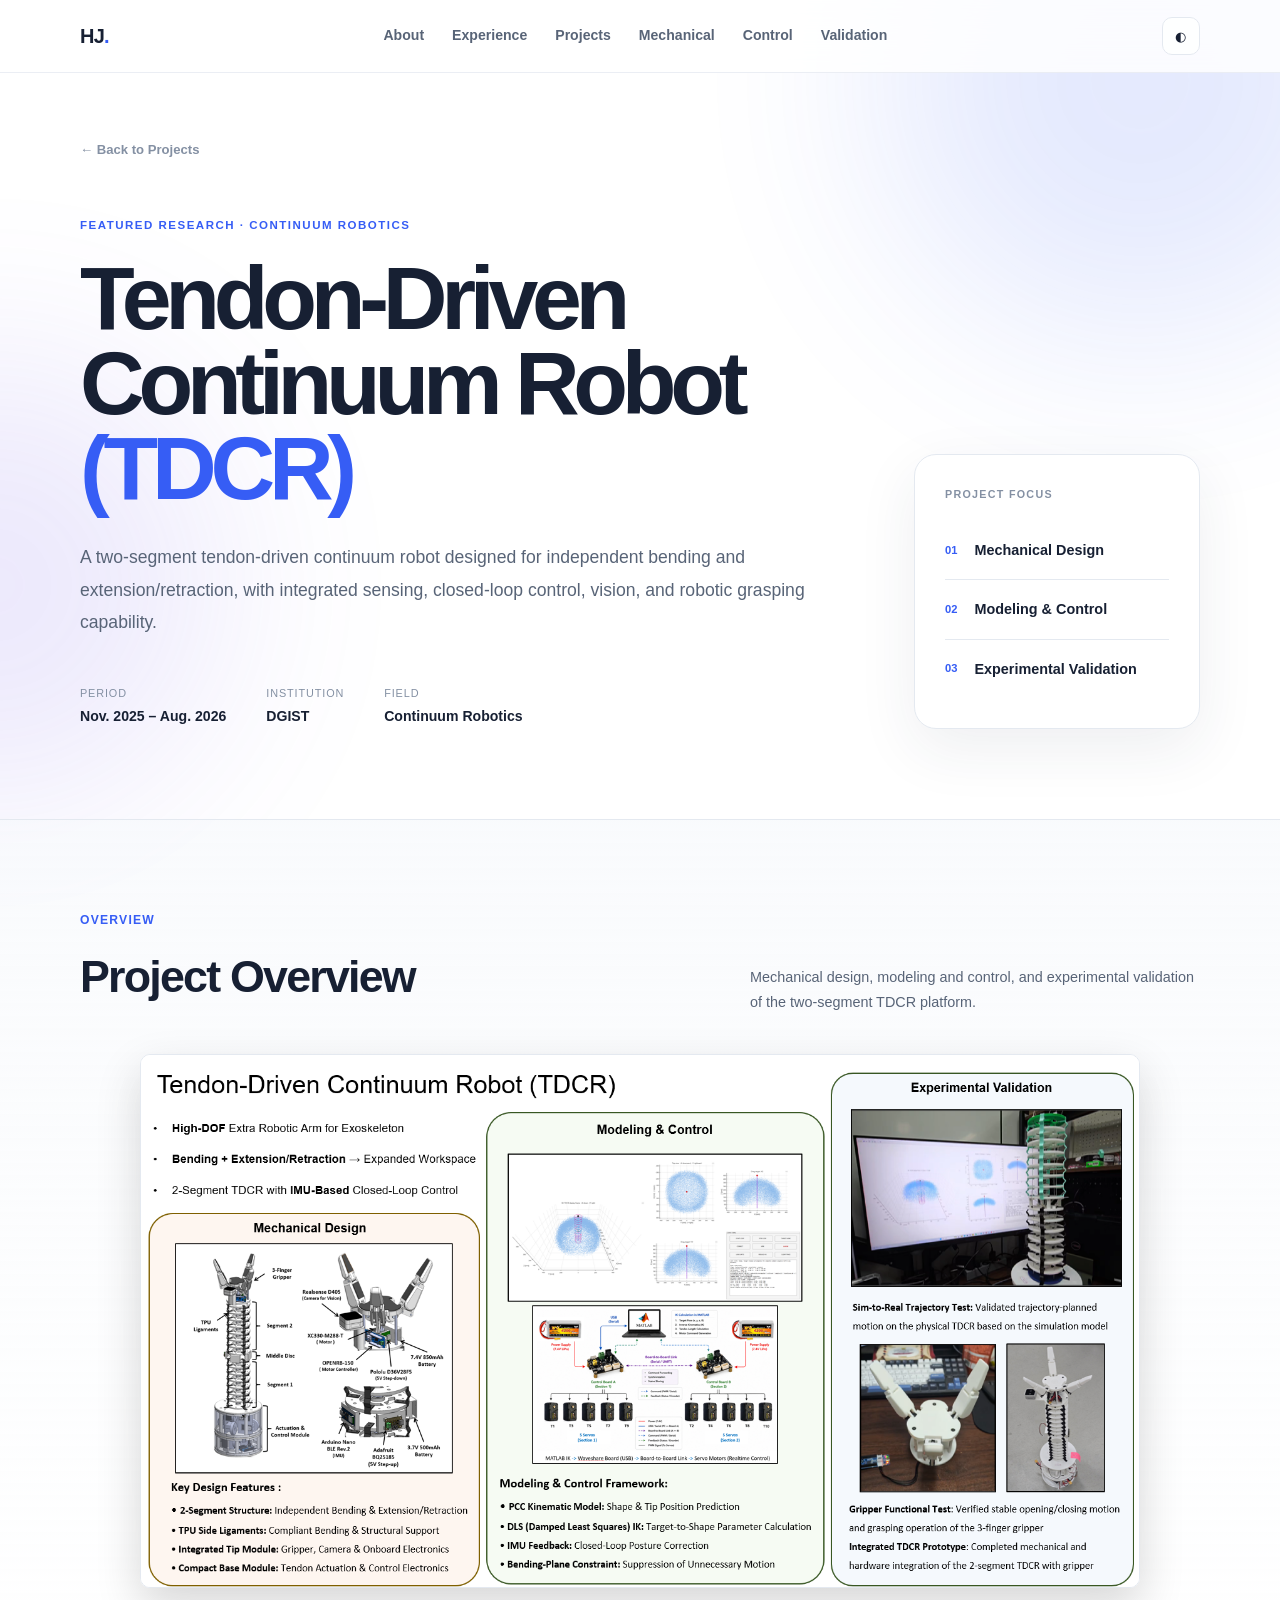
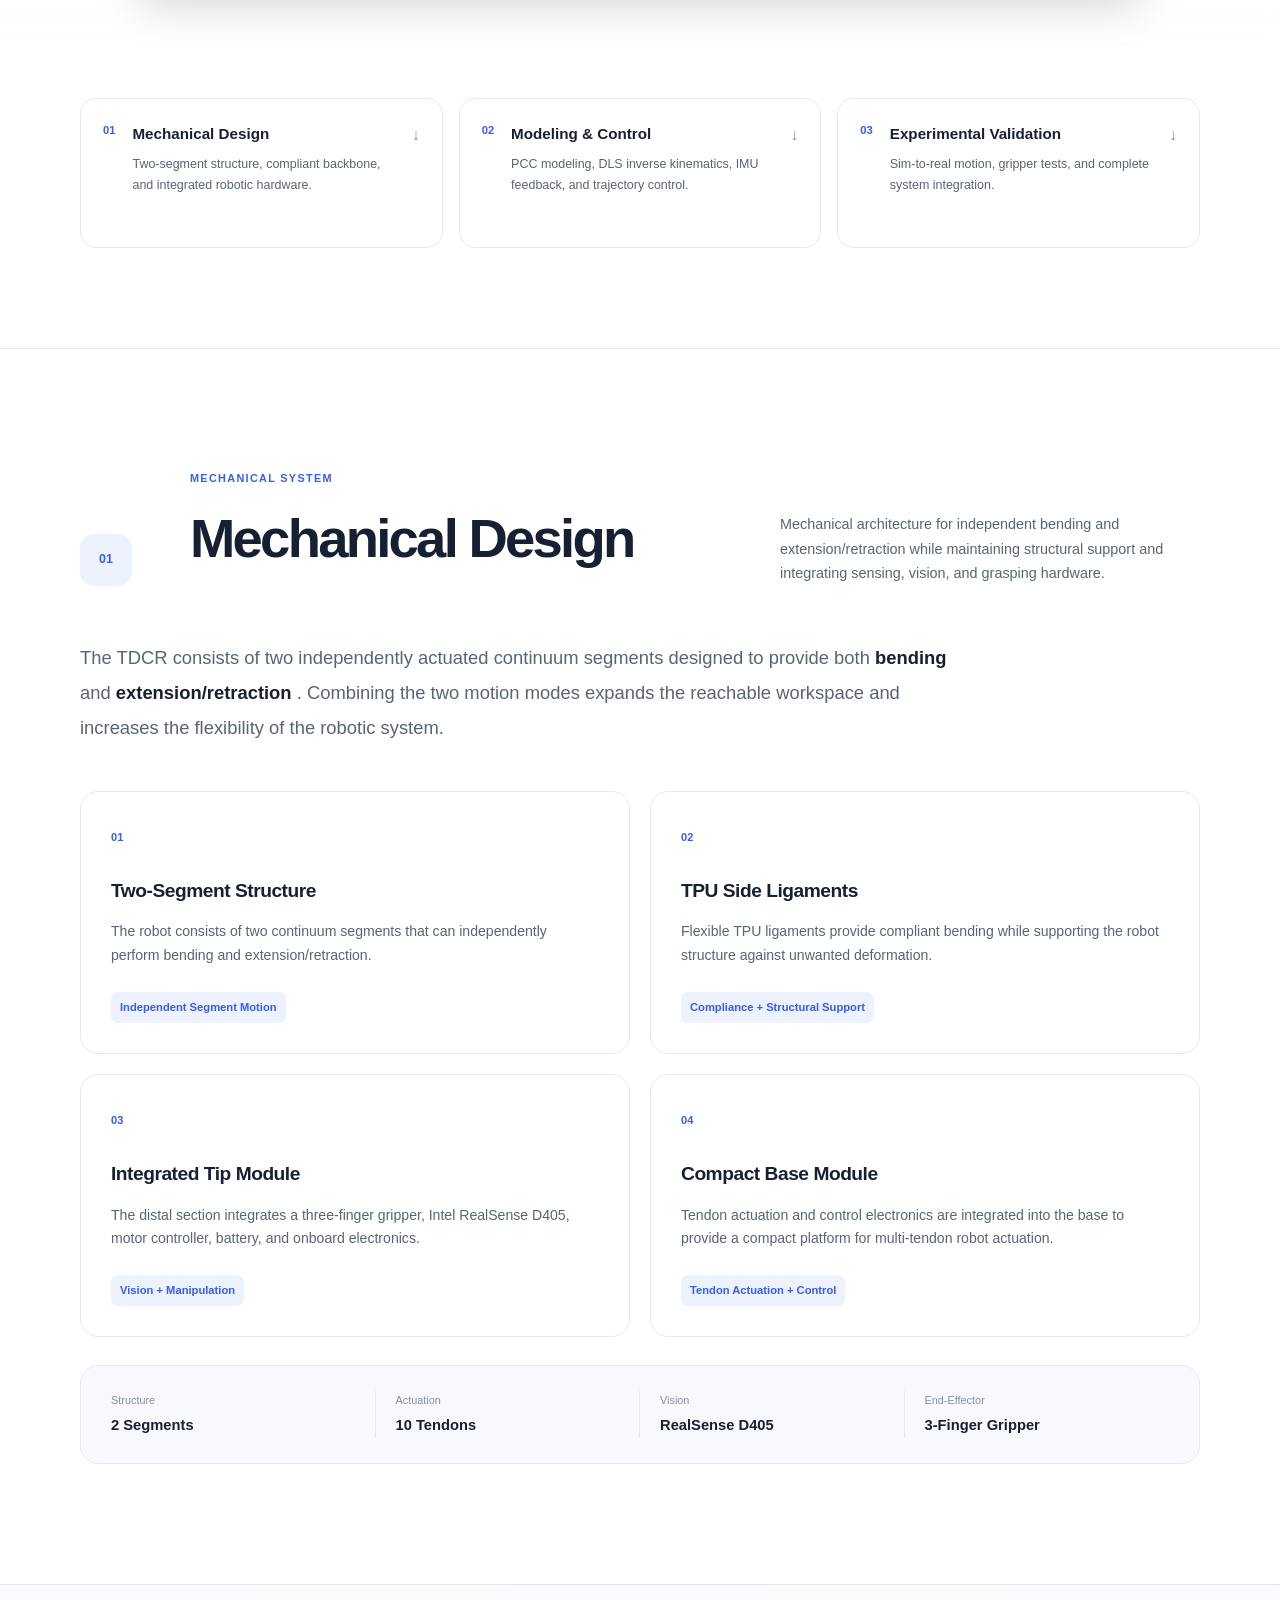
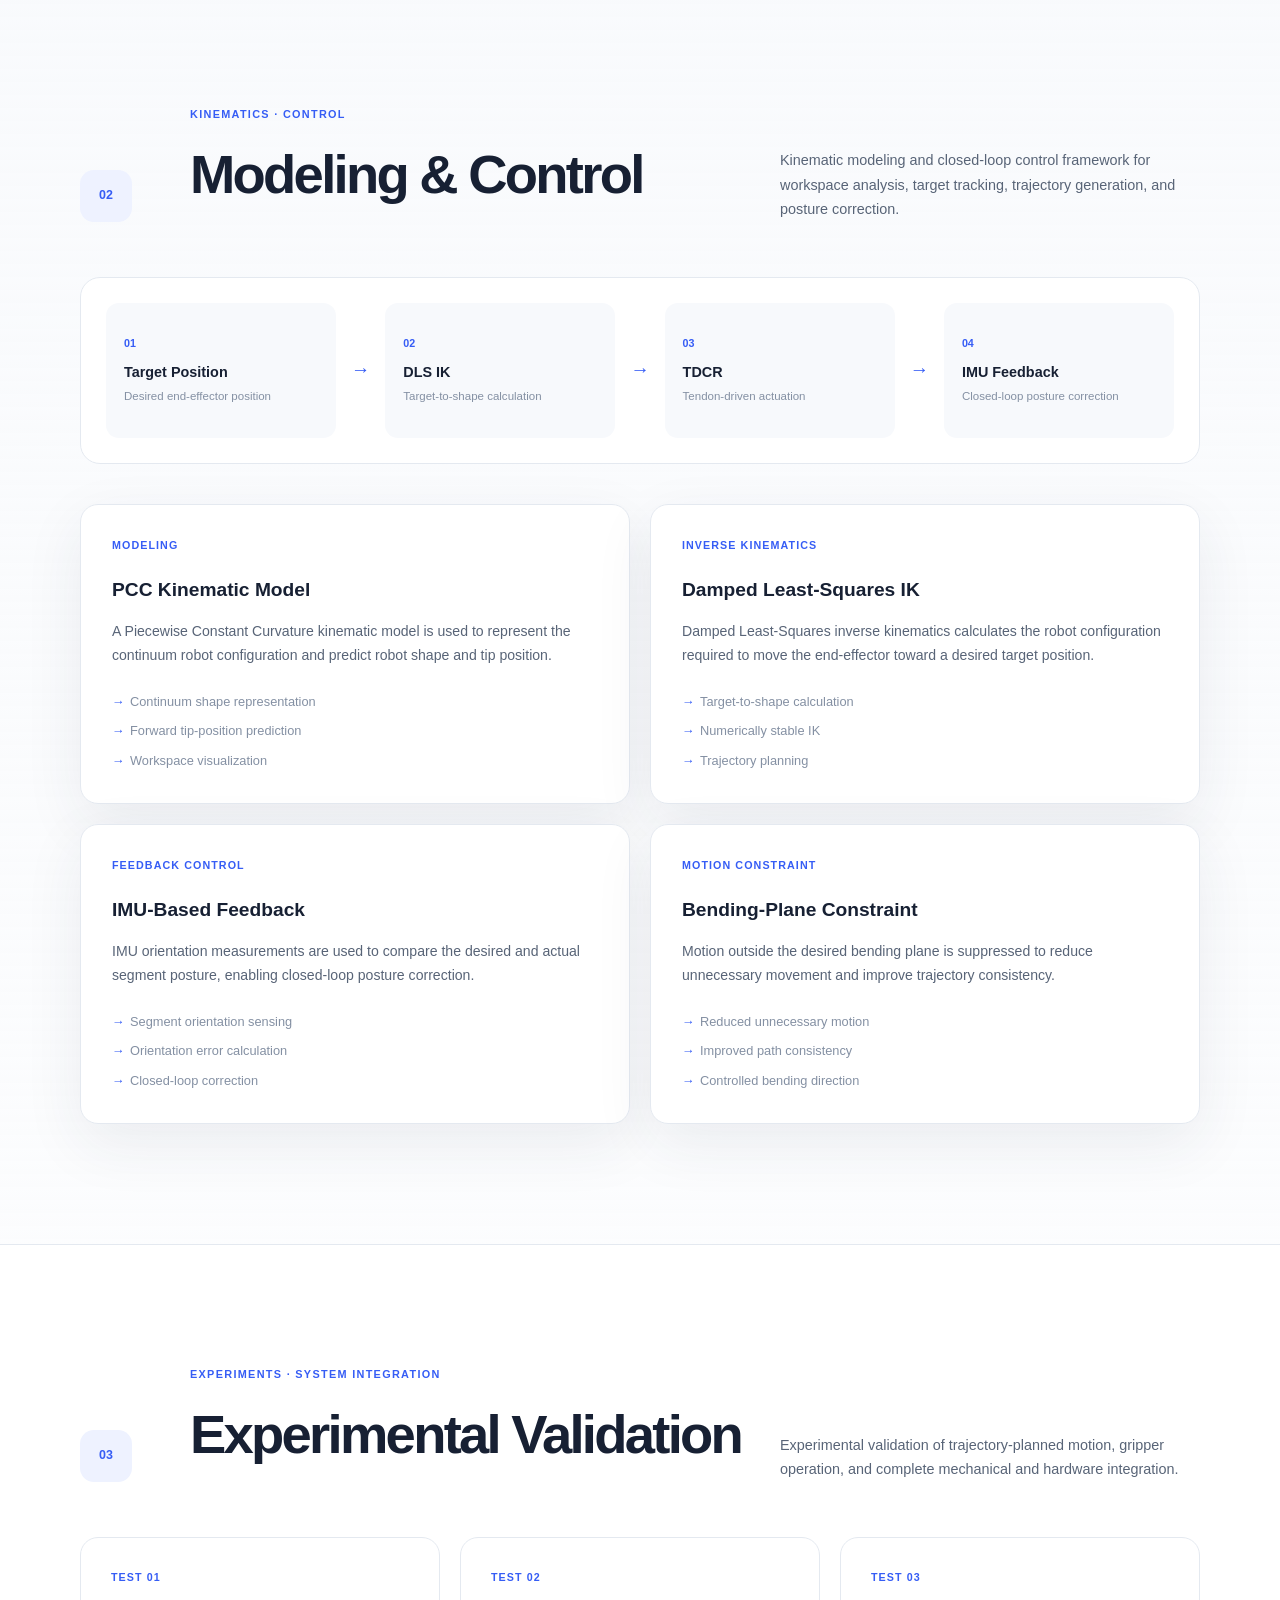
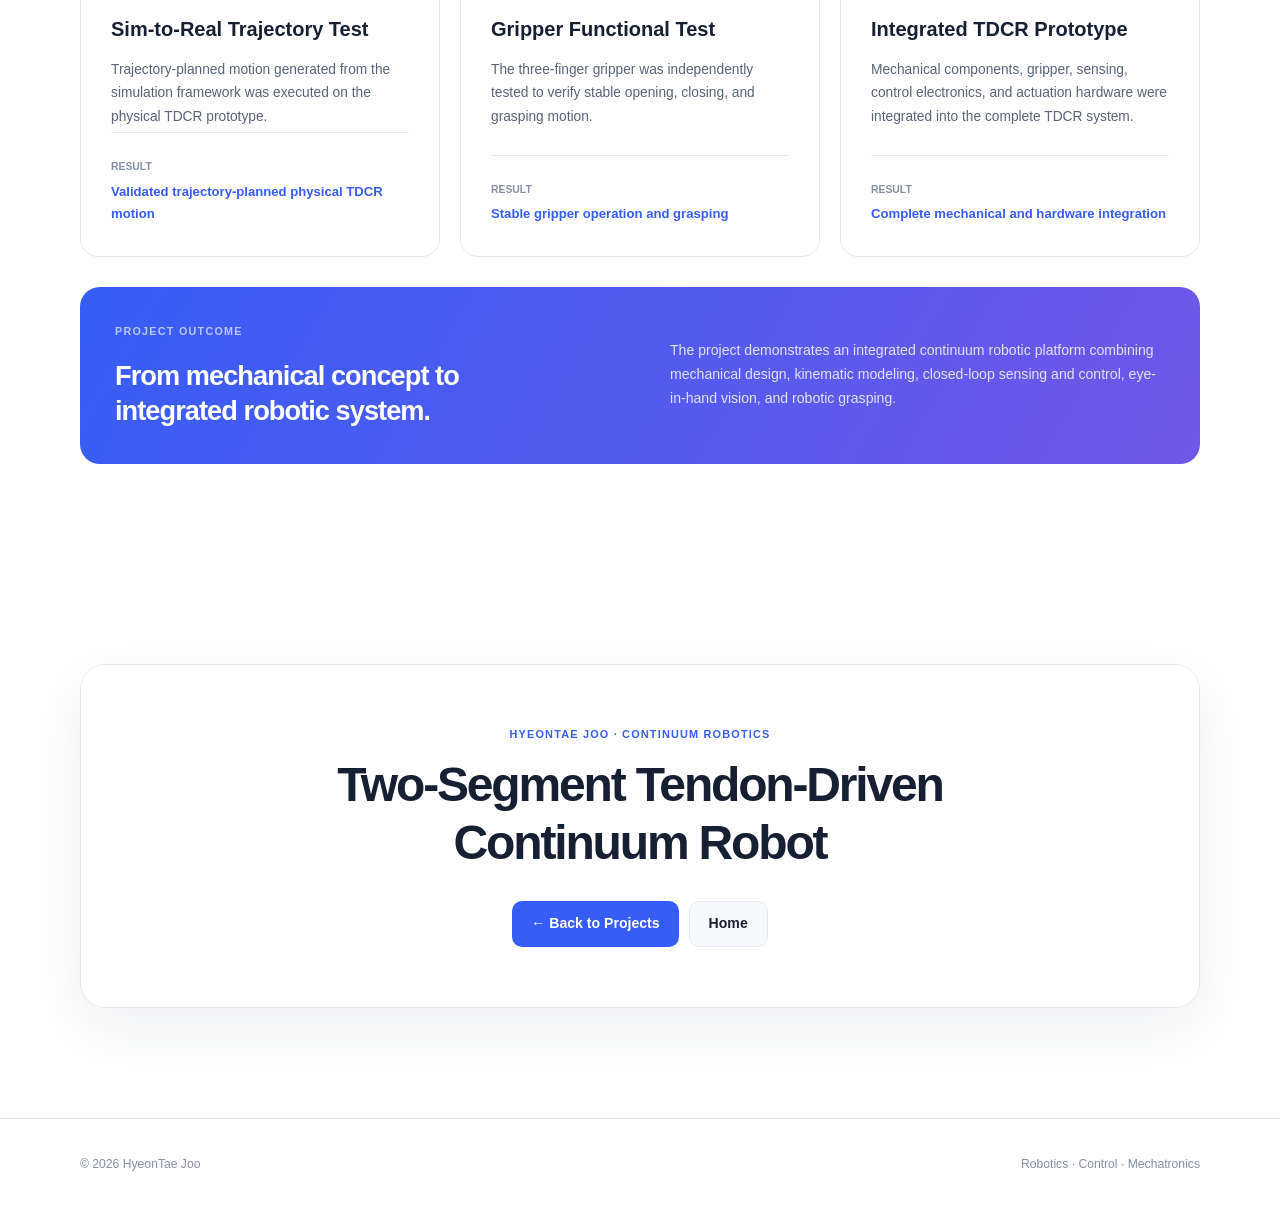
==== commit f7b0819b: "Adjust margin and image max-width in tdcr.html" ====
--- a/projects/tdcr.html
+++ b/projects/tdcr.html
@@ -55,14 +55,14 @@
 
       justify-content: center;
 
-      margin-top: 40px;
+      margin-top: 30px;
     }
 
 
     .overview-image-small img {
       width: 100%;
 
-      max-width: 650px;
+      max-width: 1000px;
 
       height: auto;
 
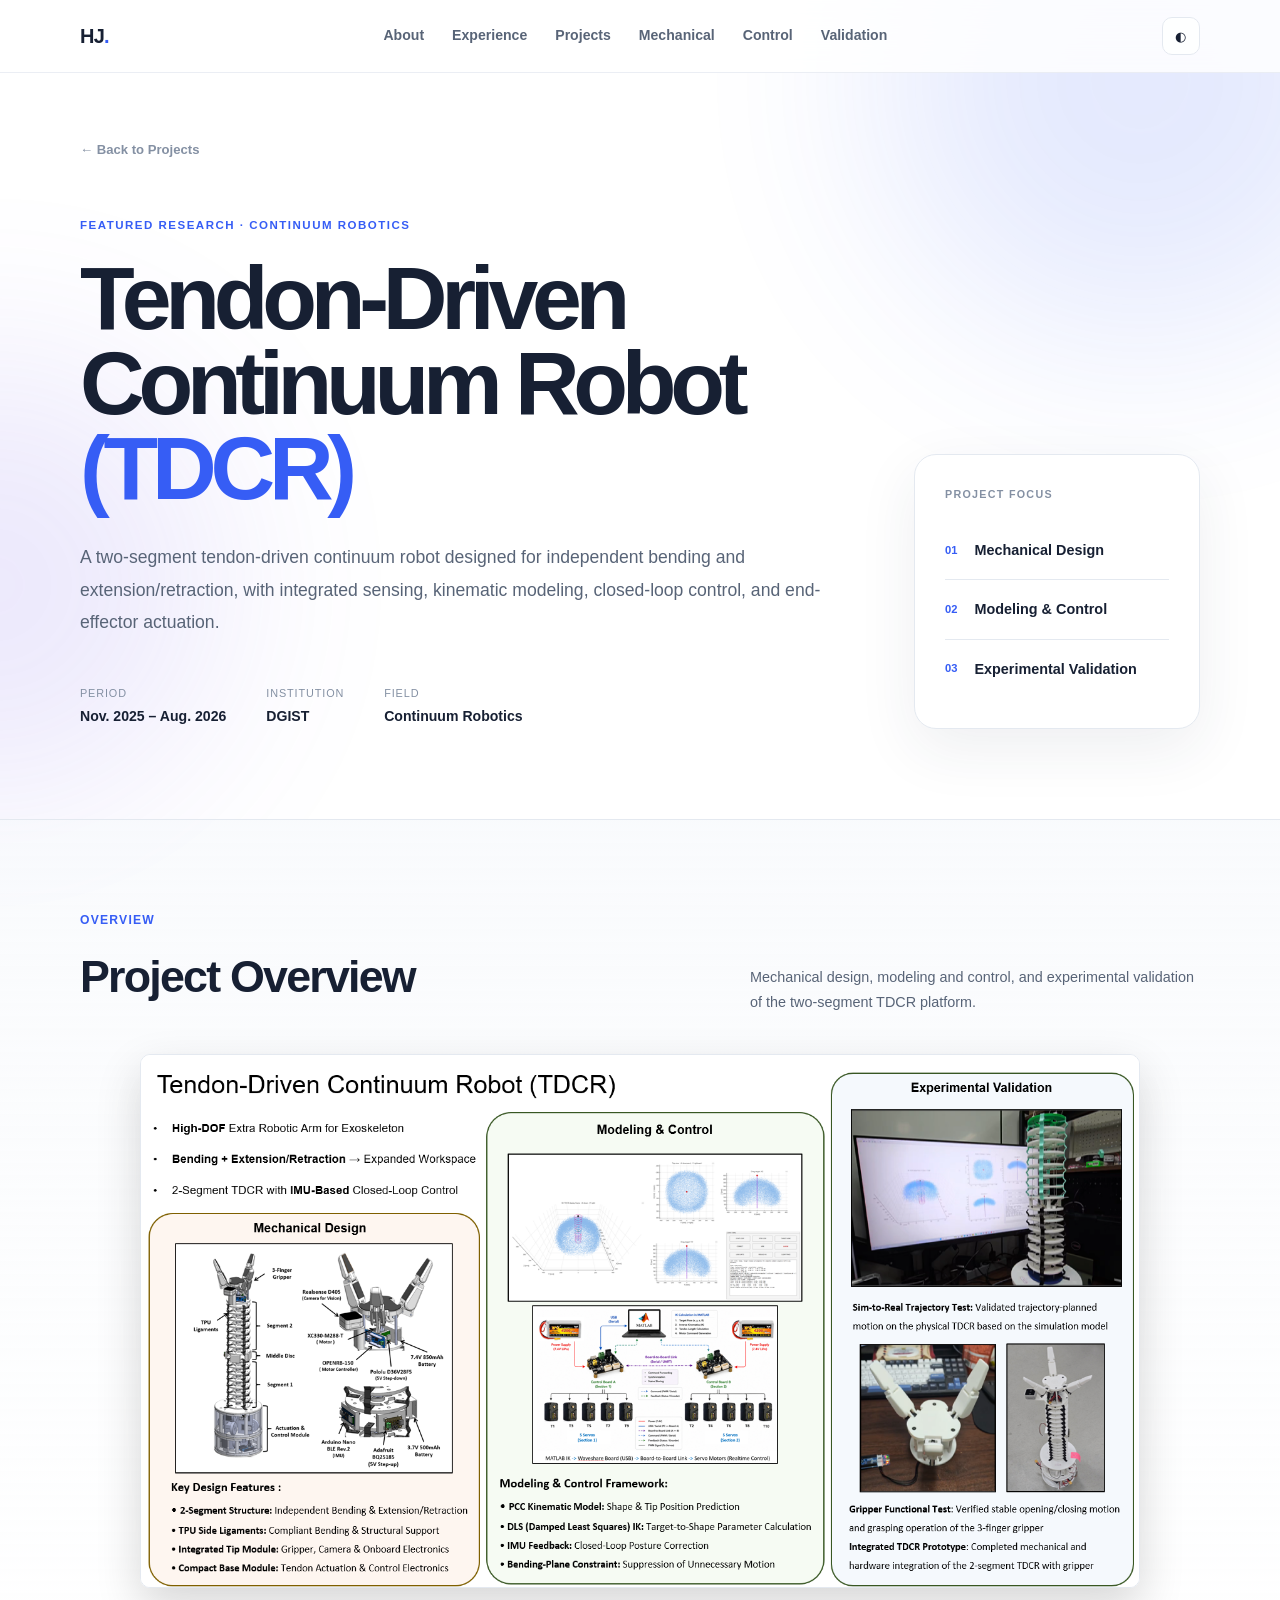
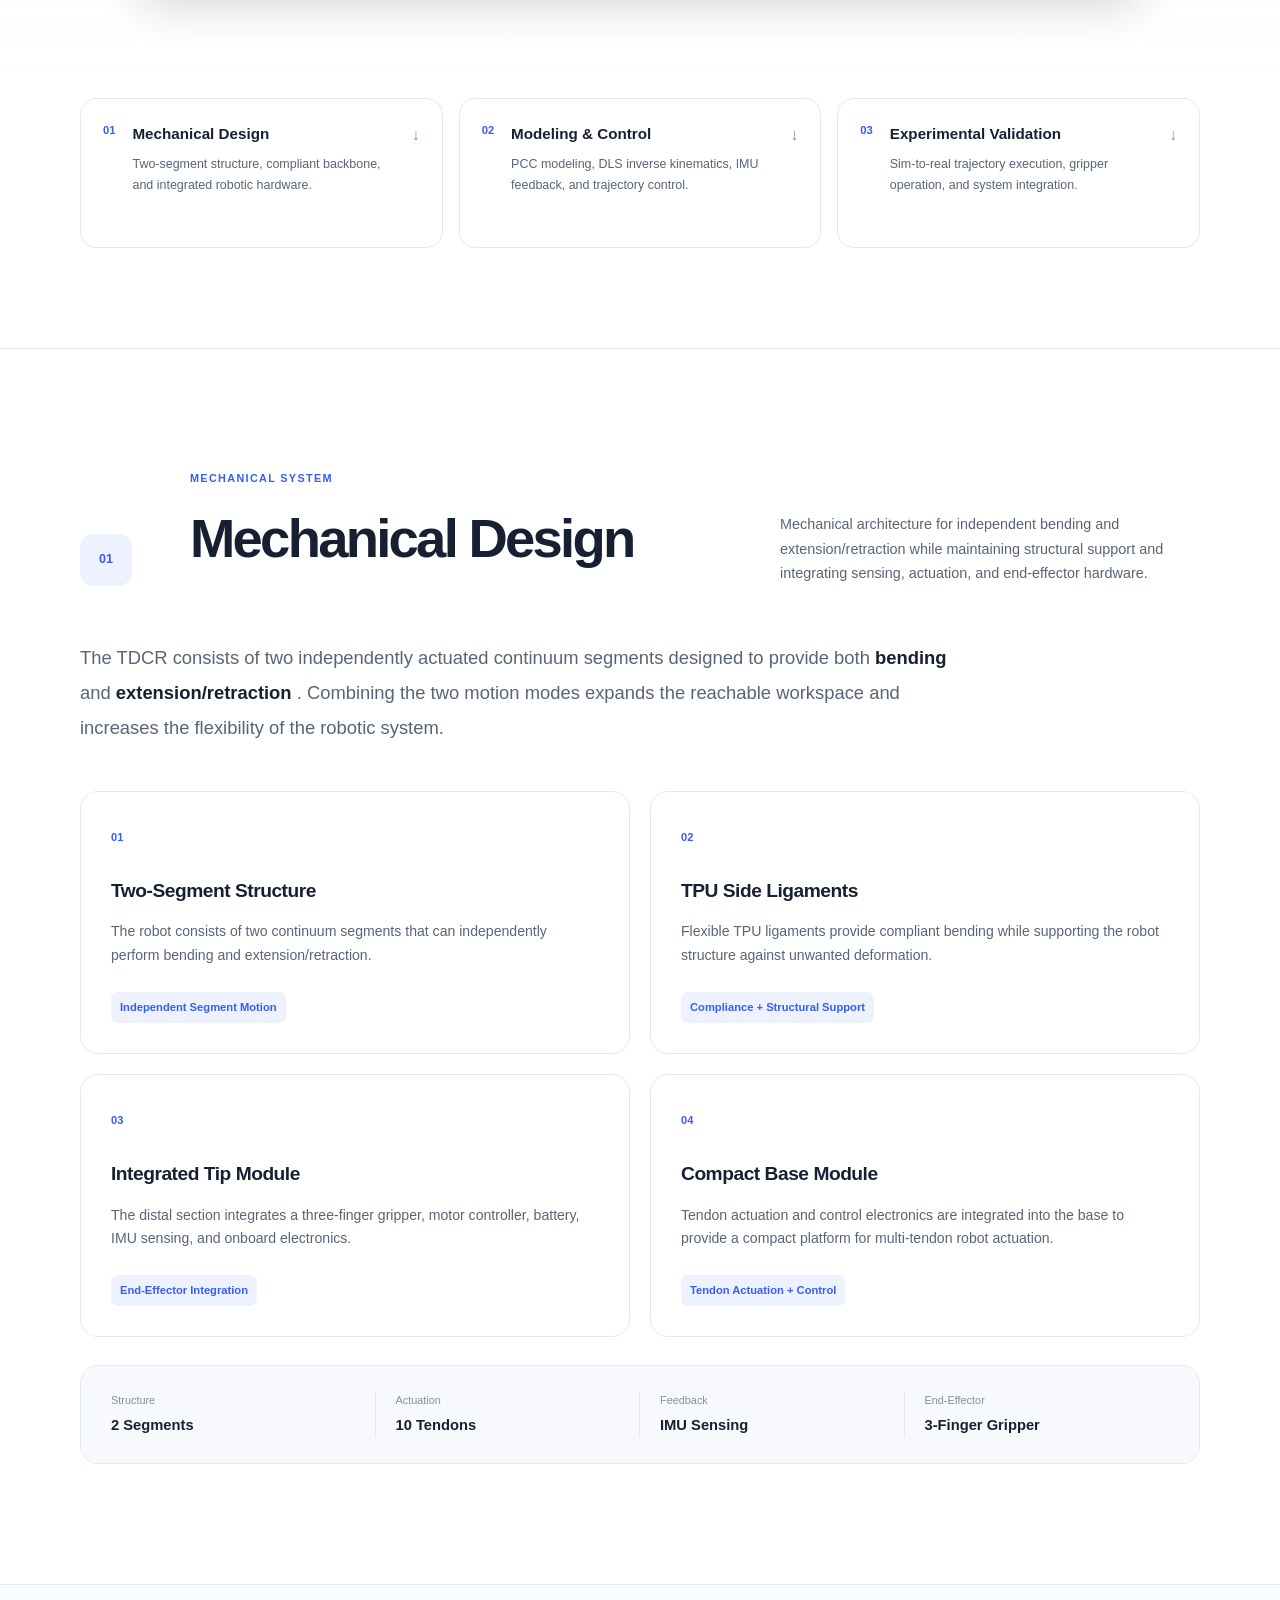
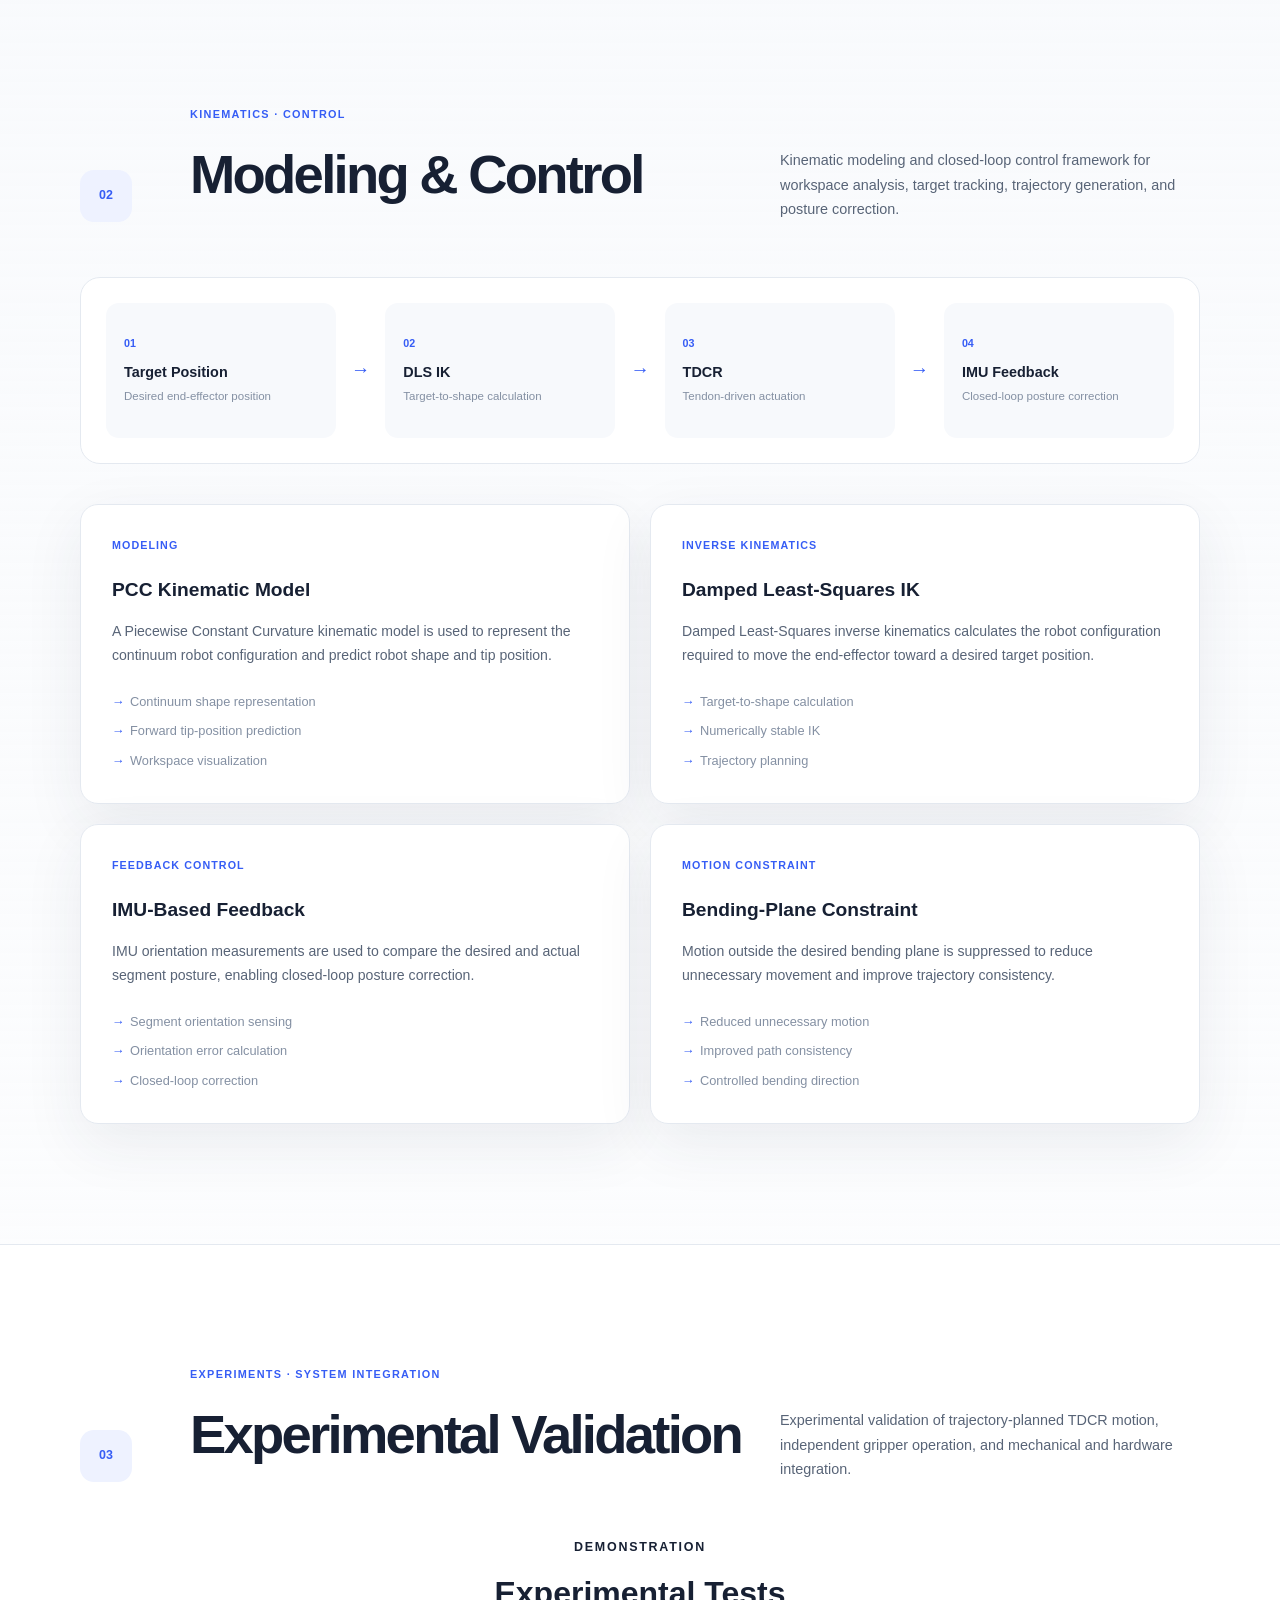
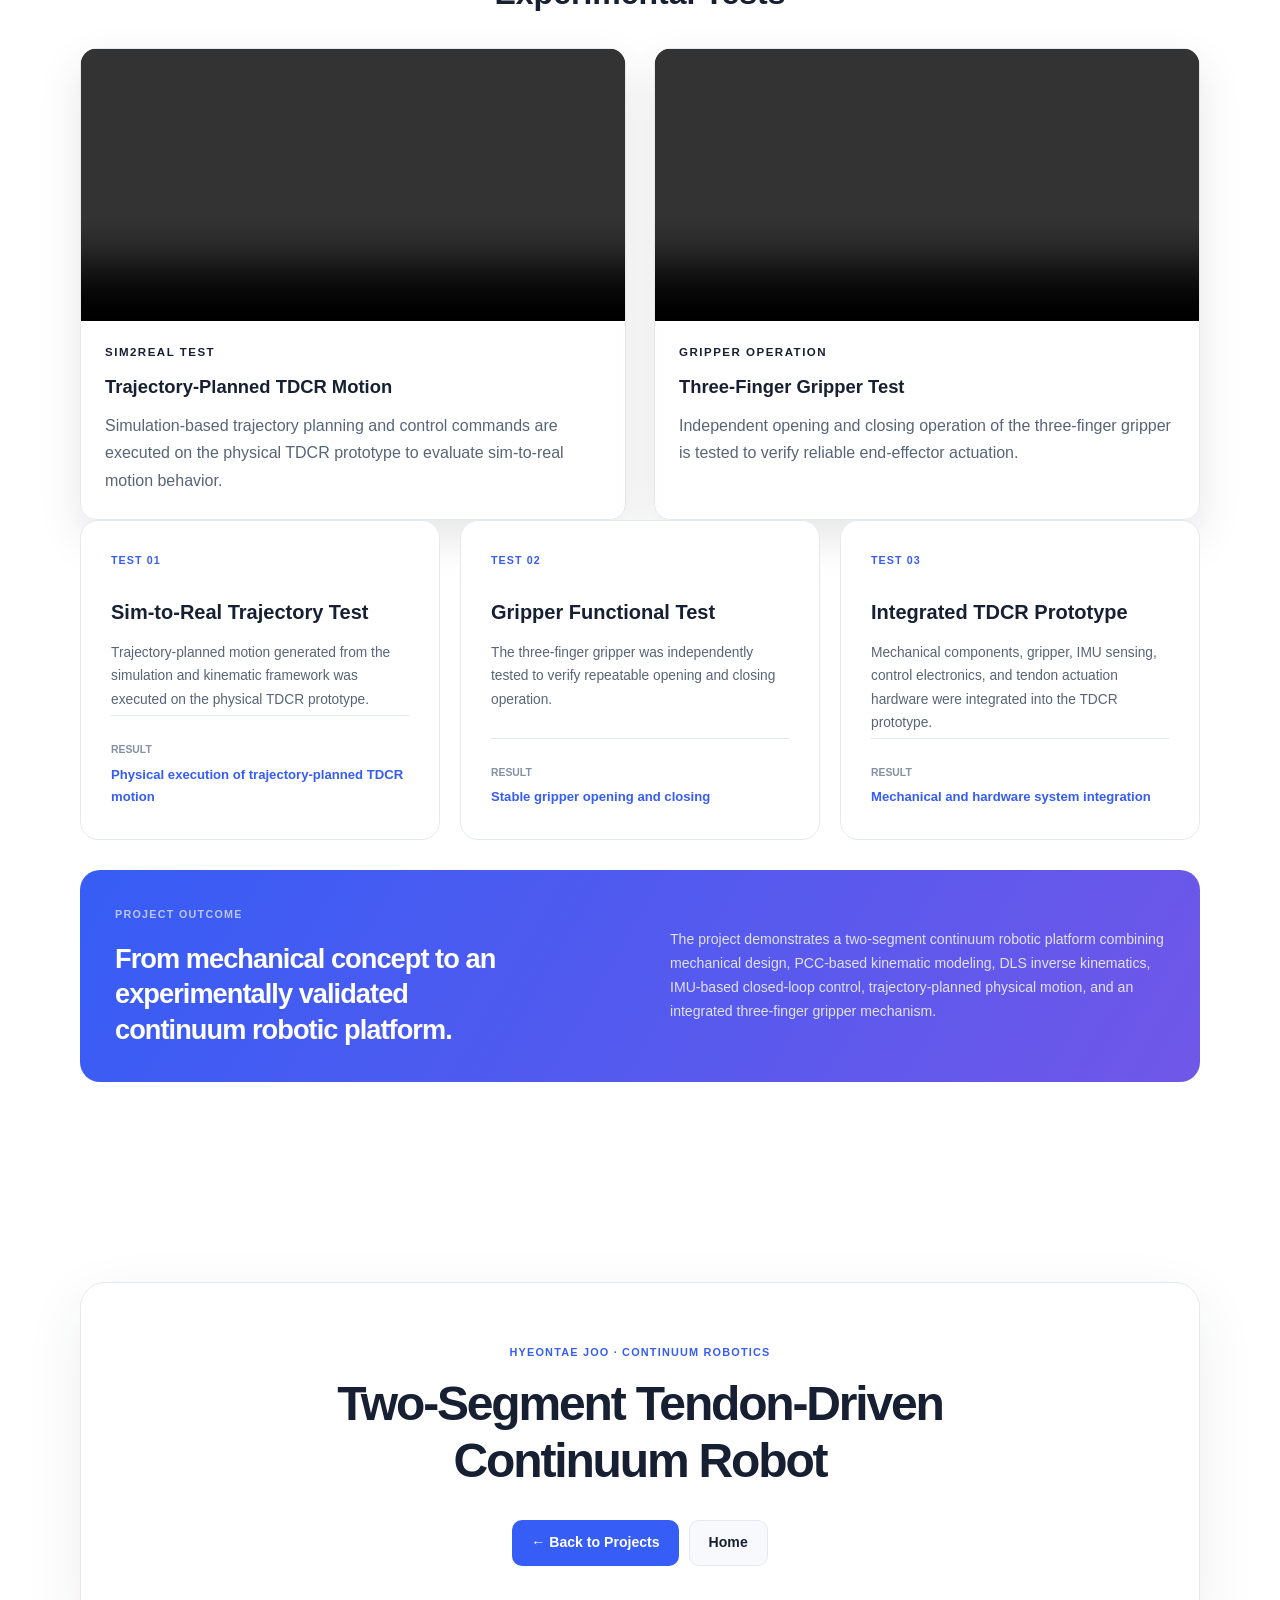
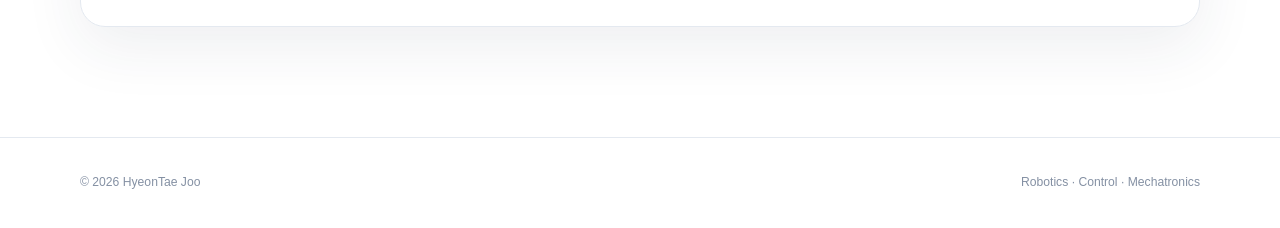
==== commit 2fa1ff91: "Refactor tdcr.html to enhance video sections and styles Removed commented sections and added new sty" ====
--- a/projects/tdcr.html
+++ b/projects/tdcr.html
@@ -41,33 +41,26 @@
   ></script>
 
 
-  <!--
-    Overview image size override
-    Keeps the project overview slide centered
-    and prevents it from becoming too large.
-  -->
   <style>
+
+    /* =====================================================
+       OVERVIEW IMAGE
+    ===================================================== */
 
     .overview-image-small {
       width: 100%;
-
       display: flex;
-
       justify-content: center;
-
       margin-top: 30px;
     }
 
 
     .overview-image-small img {
       width: 100%;
-
       max-width: 1000px;
-
       height: auto;
 
       border-radius: 10px;
-
       border: 1px solid var(--border);
 
       box-shadow:
@@ -75,6 +68,117 @@
     }
 
 
+    /* =====================================================
+       VALIDATION VIDEOS
+    ===================================================== */
+
+    .validation-video-section {
+      margin-top: 50px;
+    }
+
+
+    .validation-video-heading {
+      text-align: center;
+      margin-bottom: 28px;
+    }
+
+
+    .validation-video-heading p {
+      margin: 0 0 8px;
+
+      font-size: 0.78rem;
+      font-weight: 700;
+      letter-spacing: 0.14em;
+
+      color: var(--accent);
+    }
+
+
+    .validation-video-heading h3 {
+      margin: 0;
+
+      font-size: clamp(1.5rem, 3vw, 2rem);
+    }
+
+
+    .tdcr-video-grid {
+      display: grid;
+
+      grid-template-columns:
+        repeat(2, minmax(0, 1fr));
+
+      gap: 28px;
+    }
+
+
+    .tdcr-video-card {
+      overflow: hidden;
+
+      border: 1px solid var(--border);
+      border-radius: 16px;
+
+      background: var(--card-bg);
+
+      box-shadow:
+        0 18px 45px rgba(0, 0, 0, 0.10);
+    }
+
+
+    .tdcr-video-card video {
+      display: block;
+
+      width: 100%;
+      height: auto;
+
+      background: #000;
+    }
+
+
+    .tdcr-video-content {
+      padding: 22px 24px 25px;
+    }
+
+
+    .tdcr-video-label {
+      display: block;
+
+      margin-bottom: 8px;
+
+      font-size: 0.72rem;
+      font-weight: 700;
+
+      letter-spacing: 0.13em;
+
+      color: var(--accent);
+    }
+
+
+    .tdcr-video-content h4 {
+      margin:
+        0 0 10px;
+
+      font-size: 1.15rem;
+    }
+
+
+    .tdcr-video-content p {
+      margin: 0;
+
+      line-height: 1.7;
+
+      color: var(--text-secondary);
+    }
+
+
+    @media (max-width: 800px) {
+
+      .tdcr-video-grid {
+        grid-template-columns: 1fr;
+      }
+
+    }
+
+
     @media (max-width: 700px) {
 
       .overview-image-small img {
@@ -109,8 +213,6 @@
 
   <nav class="navbar">
 
-
-    <!-- Logo -->
 
     <a
       href="../index.html"
@@ -121,8 +223,6 @@
 
 
 
-    <!-- Navigation links -->
-
     <div
       class="nav-links"
       id="navLinks"
@@ -155,8 +255,6 @@
     </div>
 
 
-
-    <!-- Navigation buttons -->
 
     <div class="nav-actions">
 
@@ -198,8 +296,6 @@
   <div class="section-container">
 
 
-    <!-- Back button -->
-
     <a
       href="../index.html#projects"
       class="back-link"
@@ -212,8 +308,6 @@
     <div class="tdcr-hero-grid">
 
 
-      <!-- Project title -->
-
       <div class="tdcr-title-area reveal">
 
 
@@ -235,14 +329,12 @@
           A two-segment tendon-driven continuum robot
           designed for independent bending and
           extension/retraction, with integrated sensing,
-          closed-loop control, vision, and robotic
-          grasping capability.
-
-        </p>
-
-
-
-        <!-- Project information -->
+          kinematic modeling, closed-loop control,
+          and end-effector actuation.
+
+        </p>
+
+
 
         <div class="tdcr-meta">
 
@@ -292,8 +384,6 @@
 
 
 
-      <!-- Project focus card -->
-
       <div class="tdcr-summary-card reveal">
 
 
@@ -361,8 +451,6 @@
   <div class="section-container">
 
 
-    <!-- Overview heading -->
-
     <div class="overview-heading reveal">
 
 
@@ -391,11 +479,6 @@
     </div>
 
 
-
-    <!--
-      IMPORTANT:
-      The overview image appears ONLY ONCE in this HTML.
-    -->
 
     <div class="overview-image-small reveal">
 
@@ -425,8 +508,6 @@
     <div class="project-navigation-grid">
 
 
-      <!-- Mechanical Design -->
-
       <a href="#mechanical-design">
 
         <span>
@@ -458,8 +539,6 @@
       </a>
 
 
-
-      <!-- Modeling & Control -->
 
       <a href="#modeling-control">
 
@@ -494,8 +573,6 @@
 
 
 
-      <!-- Experimental Validation -->
-
       <a href="#validation">
 
         <span>
@@ -511,9 +588,9 @@
 
           <p>
 
-            Sim-to-real motion,
-            gripper tests,
-            and complete system integration.
+            Sim-to-real trajectory execution,
+            gripper operation,
+            and system integration.
 
           </p>
 
@@ -547,8 +624,6 @@
   <div class="section-container">
 
 
-    <!-- Section Header -->
-
     <div class="detail-header reveal">
 
 
@@ -575,8 +650,8 @@
         Mechanical architecture for independent
         bending and extension/retraction while
         maintaining structural support and
-        integrating sensing, vision,
-        and grasping hardware.
+        integrating sensing, actuation,
+        and end-effector hardware.
 
       </p>
 
@@ -584,8 +659,6 @@
     </div>
 
 
-
-    <!-- Mechanical Design introduction -->
 
     <div class="detail-intro reveal">
 
@@ -615,8 +688,6 @@
 
 
 
-    <!-- Mechanical Design Features -->
-
     <div class="feature-grid">
 
 
@@ -703,16 +774,16 @@
         <p>
 
           The distal section integrates a
-          three-finger gripper, Intel RealSense D405,
-          motor controller, battery, and
-          onboard electronics.
+          three-finger gripper, motor controller,
+          battery, IMU sensing,
+          and onboard electronics.
 
         </p>
 
 
         <div class="feature-tag">
 
-          Vision + Manipulation
+          End-Effector Integration
 
         </div>
 
@@ -757,8 +828,6 @@
 
 
 
-    <!-- Technical Summary -->
-
     <div class="technical-strip reveal">
 
 
@@ -791,11 +860,11 @@
       <div>
 
         <span>
-          Vision
+          Feedback
         </span>
 
         <strong>
-          RealSense D405
+          IMU Sensing
         </strong>
 
       </div>
@@ -835,8 +904,6 @@
   <div class="section-container">
 
 
-    <!-- Section header -->
-
     <div class="detail-header reveal">
 
 
@@ -963,8 +1030,6 @@
     </div>
 
 
-
-    <!-- Modeling Cards -->
 
     <div class="model-grid">
 
@@ -1174,8 +1239,6 @@
   <div class="section-container">
 
 
-    <!-- Section Header -->
-
     <div class="detail-header reveal">
 
 
@@ -1200,9 +1263,9 @@
       <p class="detail-header-description">
 
         Experimental validation of
-        trajectory-planned motion,
-        gripper operation,
-        and complete mechanical and
+        trajectory-planned TDCR motion,
+        independent gripper operation,
+        and mechanical and
         hardware integration.
 
       </p>
@@ -1212,7 +1275,137 @@
 
 
 
-    <!-- Validation Cards -->
+    <!-- =================================================
+         DEMONSTRATION VIDEOS
+    ================================================== -->
+
+    <div class="validation-video-section reveal">
+
+
+      <div class="validation-video-heading">
+
+        <p>
+          DEMONSTRATION
+        </p>
+
+        <h3>
+          Experimental Tests
+        </h3>
+
+      </div>
+
+
+
+      <div class="tdcr-video-grid">
+
+
+        <!-- SIM2REAL VIDEO -->
+
+        <article class="tdcr-video-card">
+
+
+          <video
+            controls
+            playsinline
+            preload="metadata"
+          >
+
+            <source
+              src="../videos/tdcr_sim2real.mp4"
+              type="video/mp4"
+            >
+
+            Your browser does not support the video tag.
+
+          </video>
+
+
+          <div class="tdcr-video-content">
+
+            <span class="tdcr-video-label">
+              SIM2REAL TEST
+            </span>
+
+
+            <h4>
+              Trajectory-Planned TDCR Motion
+            </h4>
+
+
+            <p>
+
+              Simulation-based trajectory planning
+              and control commands are executed
+              on the physical TDCR prototype
+              to evaluate sim-to-real motion behavior.
+
+            </p>
+
+          </div>
+
+
+        </article>
+
+
+
+        <!-- GRIPPER VIDEO -->
+
+        <article class="tdcr-video-card">
+
+
+          <video
+            controls
+            playsinline
+            preload="metadata"
+          >
+
+            <source
+              src="../videos/tdcr_gripper.mp4"
+              type="video/mp4"
+            >
+
+            Your browser does not support the video tag.
+
+          </video>
+
+
+          <div class="tdcr-video-content">
+
+            <span class="tdcr-video-label">
+              GRIPPER OPERATION
+            </span>
+
+
+            <h4>
+              Three-Finger Gripper Test
+            </h4>
+
+
+            <p>
+
+              Independent opening and closing
+              operation of the three-finger
+              gripper is tested to verify
+              reliable end-effector actuation.
+
+            </p>
+
+          </div>
+
+
+        </article>
+
+
+      </div>
+
+
+    </div>
+
+
+
+    <!-- =================================================
+         VALIDATION CARDS
+    ================================================== -->
 
     <div class="validation-grid">
 
@@ -1236,9 +1429,9 @@
         <p>
 
           Trajectory-planned motion generated
-          from the simulation framework
-          was executed on the physical TDCR
-          prototype.
+          from the simulation and kinematic
+          framework was executed on the
+          physical TDCR prototype.
 
         </p>
 
@@ -1251,8 +1444,8 @@
 
           <strong>
 
-            Validated trajectory-planned
-            physical TDCR motion
+            Physical execution of
+            trajectory-planned TDCR motion
 
           </strong>
 
@@ -1282,8 +1475,8 @@
 
           The three-finger gripper
           was independently tested
-          to verify stable opening,
-          closing, and grasping motion.
+          to verify repeatable opening
+          and closing operation.
 
         </p>
 
@@ -1296,8 +1489,8 @@
 
           <strong>
 
-            Stable gripper operation
-            and grasping
+            Stable gripper
+            opening and closing
 
           </strong>
 
@@ -1326,11 +1519,11 @@
         <p>
 
           Mechanical components,
-          gripper, sensing,
+          gripper, IMU sensing,
           control electronics,
-          and actuation hardware
+          and tendon actuation hardware
           were integrated into
-          the complete TDCR system.
+          the TDCR prototype.
 
         </p>
 
@@ -1343,8 +1536,8 @@
 
           <strong>
 
-            Complete mechanical
-            and hardware integration
+            Mechanical and
+            hardware system integration
 
           </strong>
 
@@ -1358,7 +1551,9 @@
 
 
 
-    <!-- Validation Summary -->
+    <!-- =================================================
+         VALIDATION SUMMARY
+    ================================================== -->
 
     <div class="validation-summary reveal">
 
@@ -1374,7 +1569,8 @@
         <h3>
 
           From mechanical concept
-          to integrated robotic system.
+          to an experimentally validated
+          continuum robotic platform.
 
         </h3>
 
@@ -1385,13 +1581,15 @@
 
       <p>
 
-        The project demonstrates an
-        integrated continuum robotic
-        platform combining mechanical
-        design, kinematic modeling,
-        closed-loop sensing and control,
-        eye-in-hand vision,
-        and robotic grasping.
+        The project demonstrates a
+        two-segment continuum robotic
+        platform combining mechanical design,
+        PCC-based kinematic modeling,
+        DLS inverse kinematics,
+        IMU-based closed-loop control,
+        trajectory-planned physical motion,
+        and an integrated three-finger
+        gripper mechanism.
 
       </p>
 
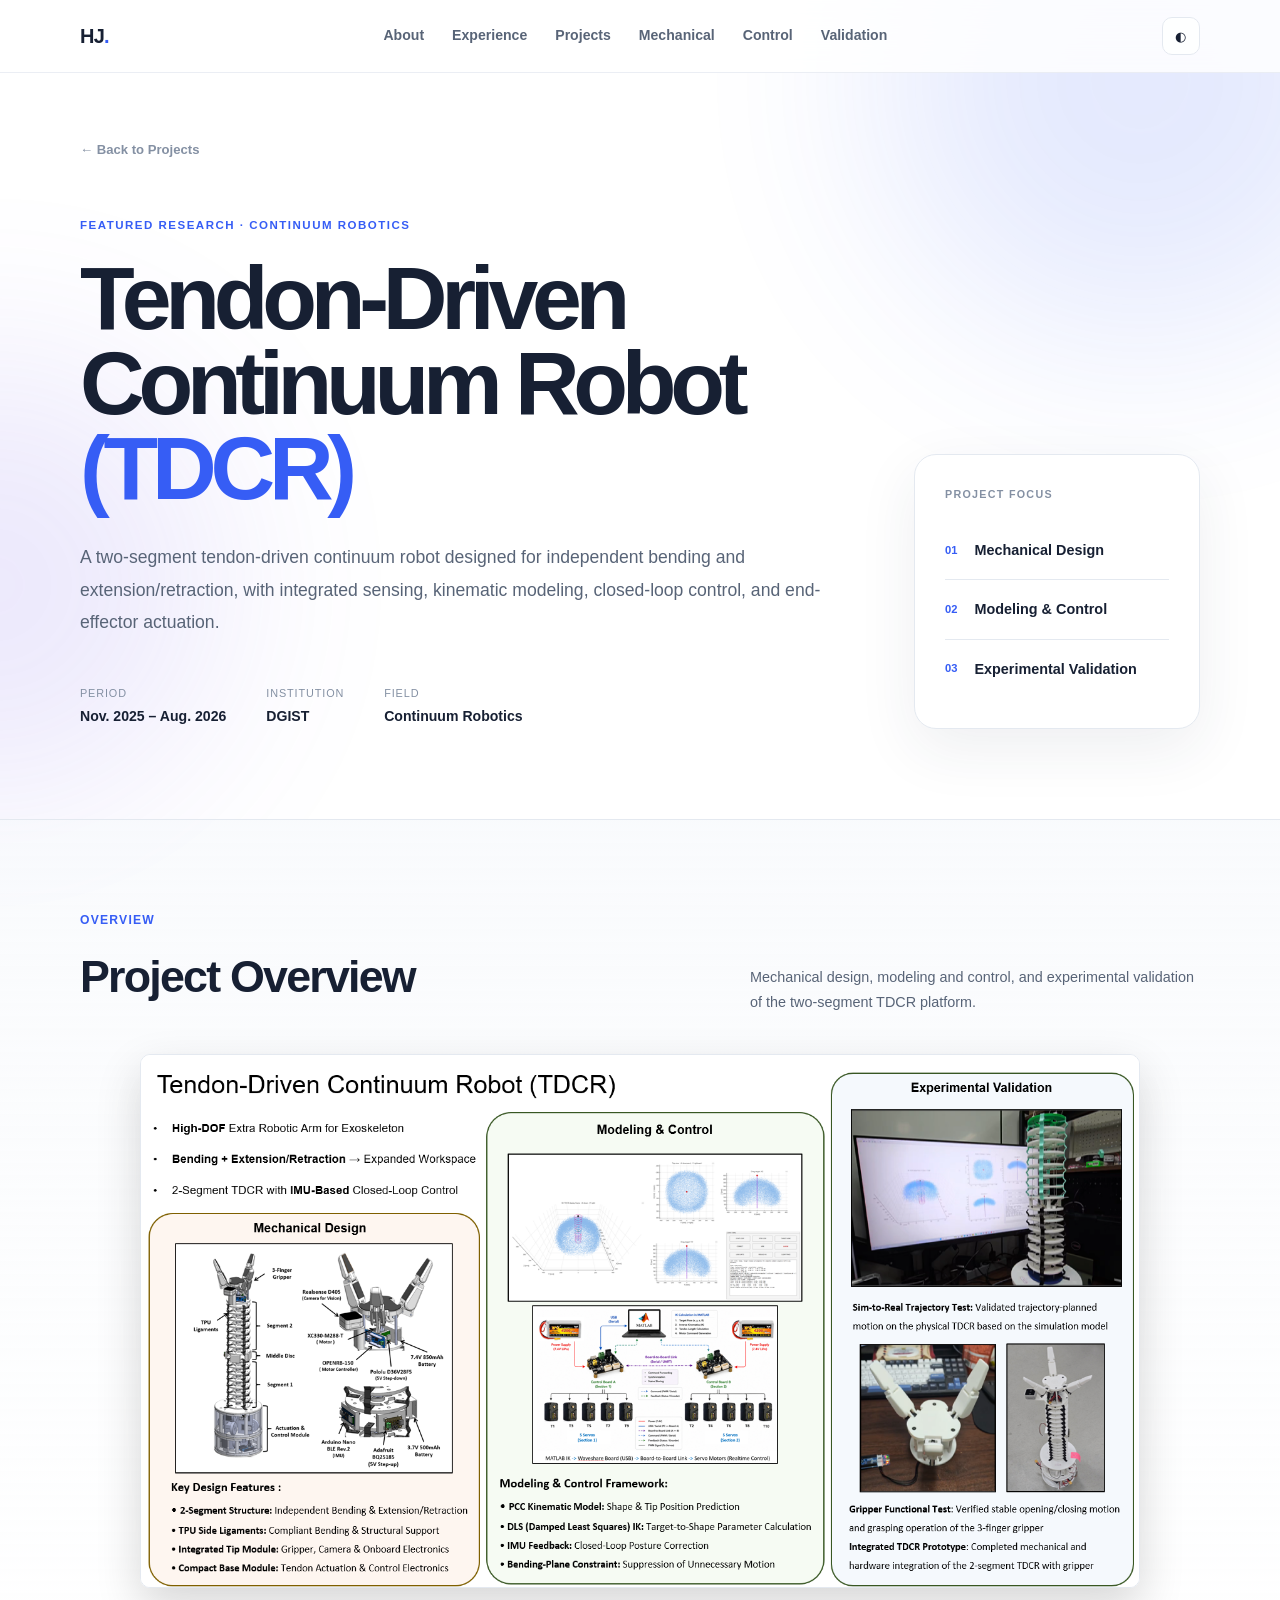
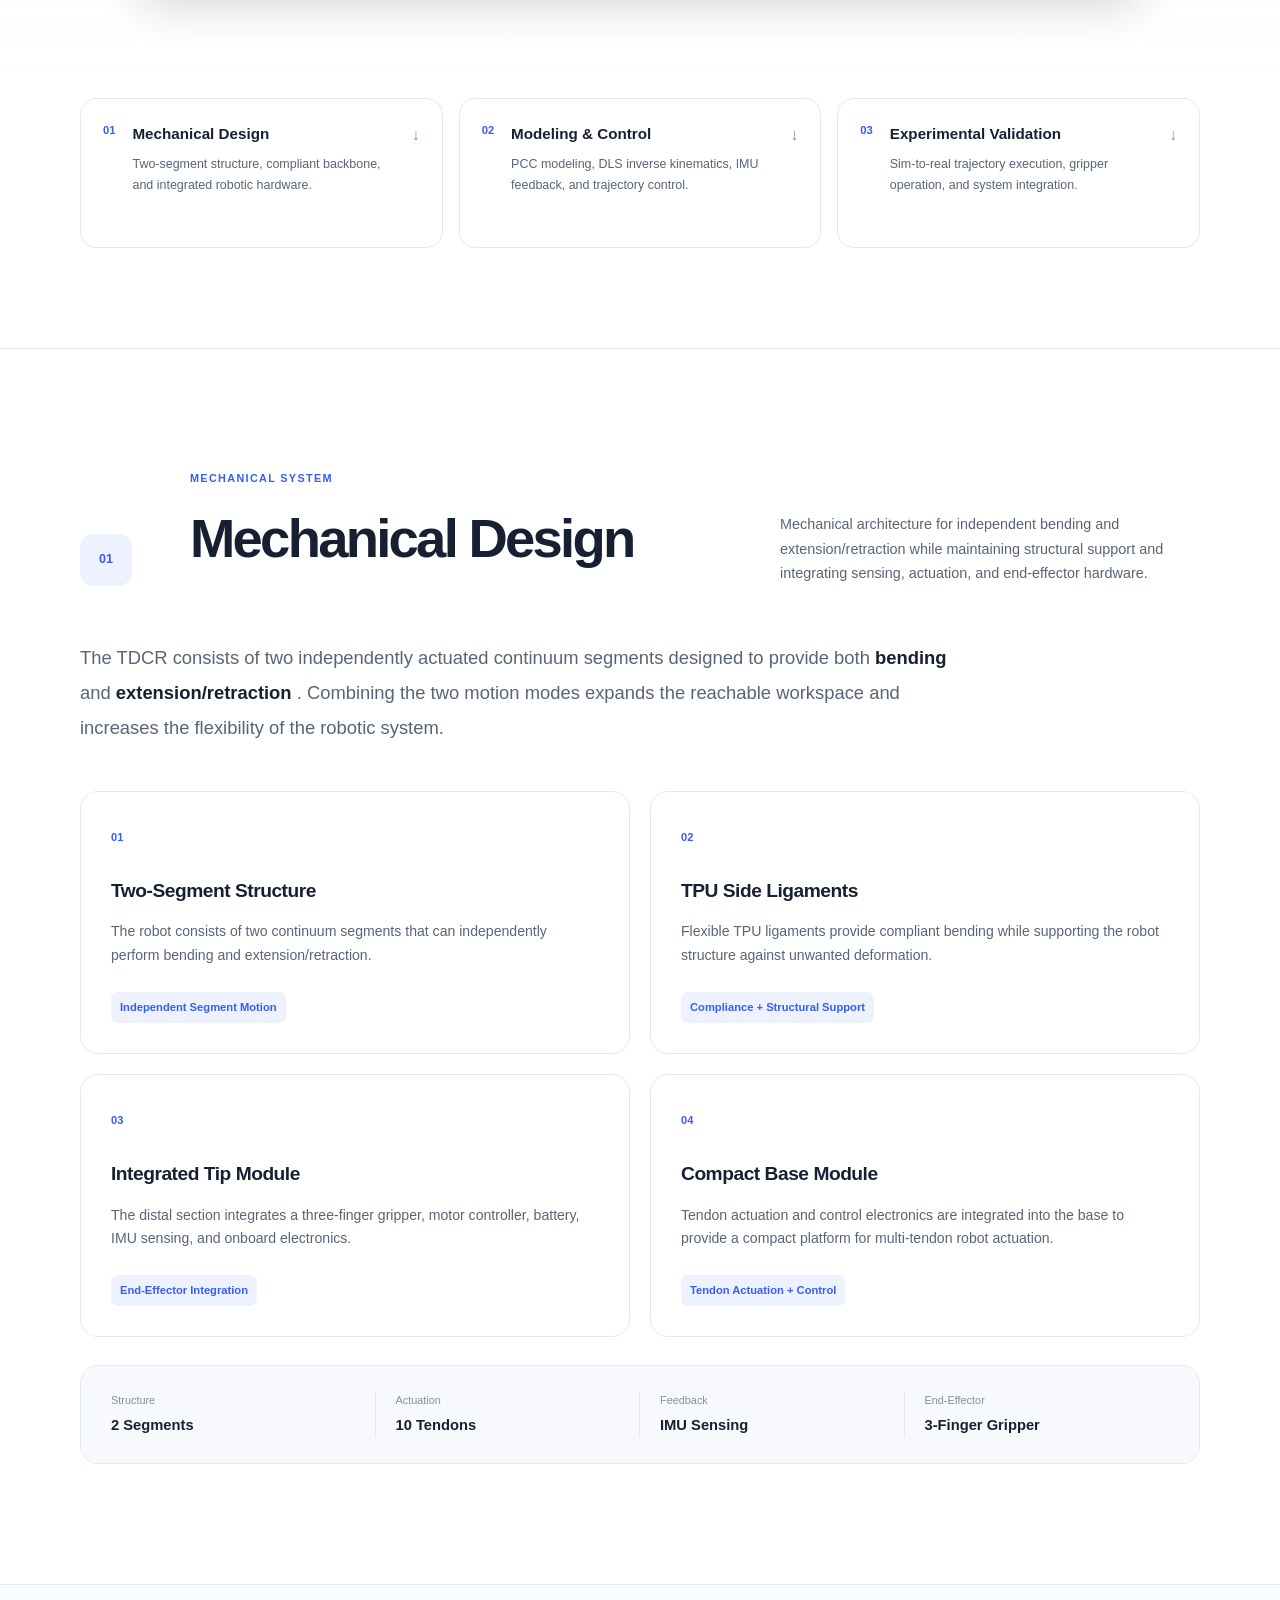
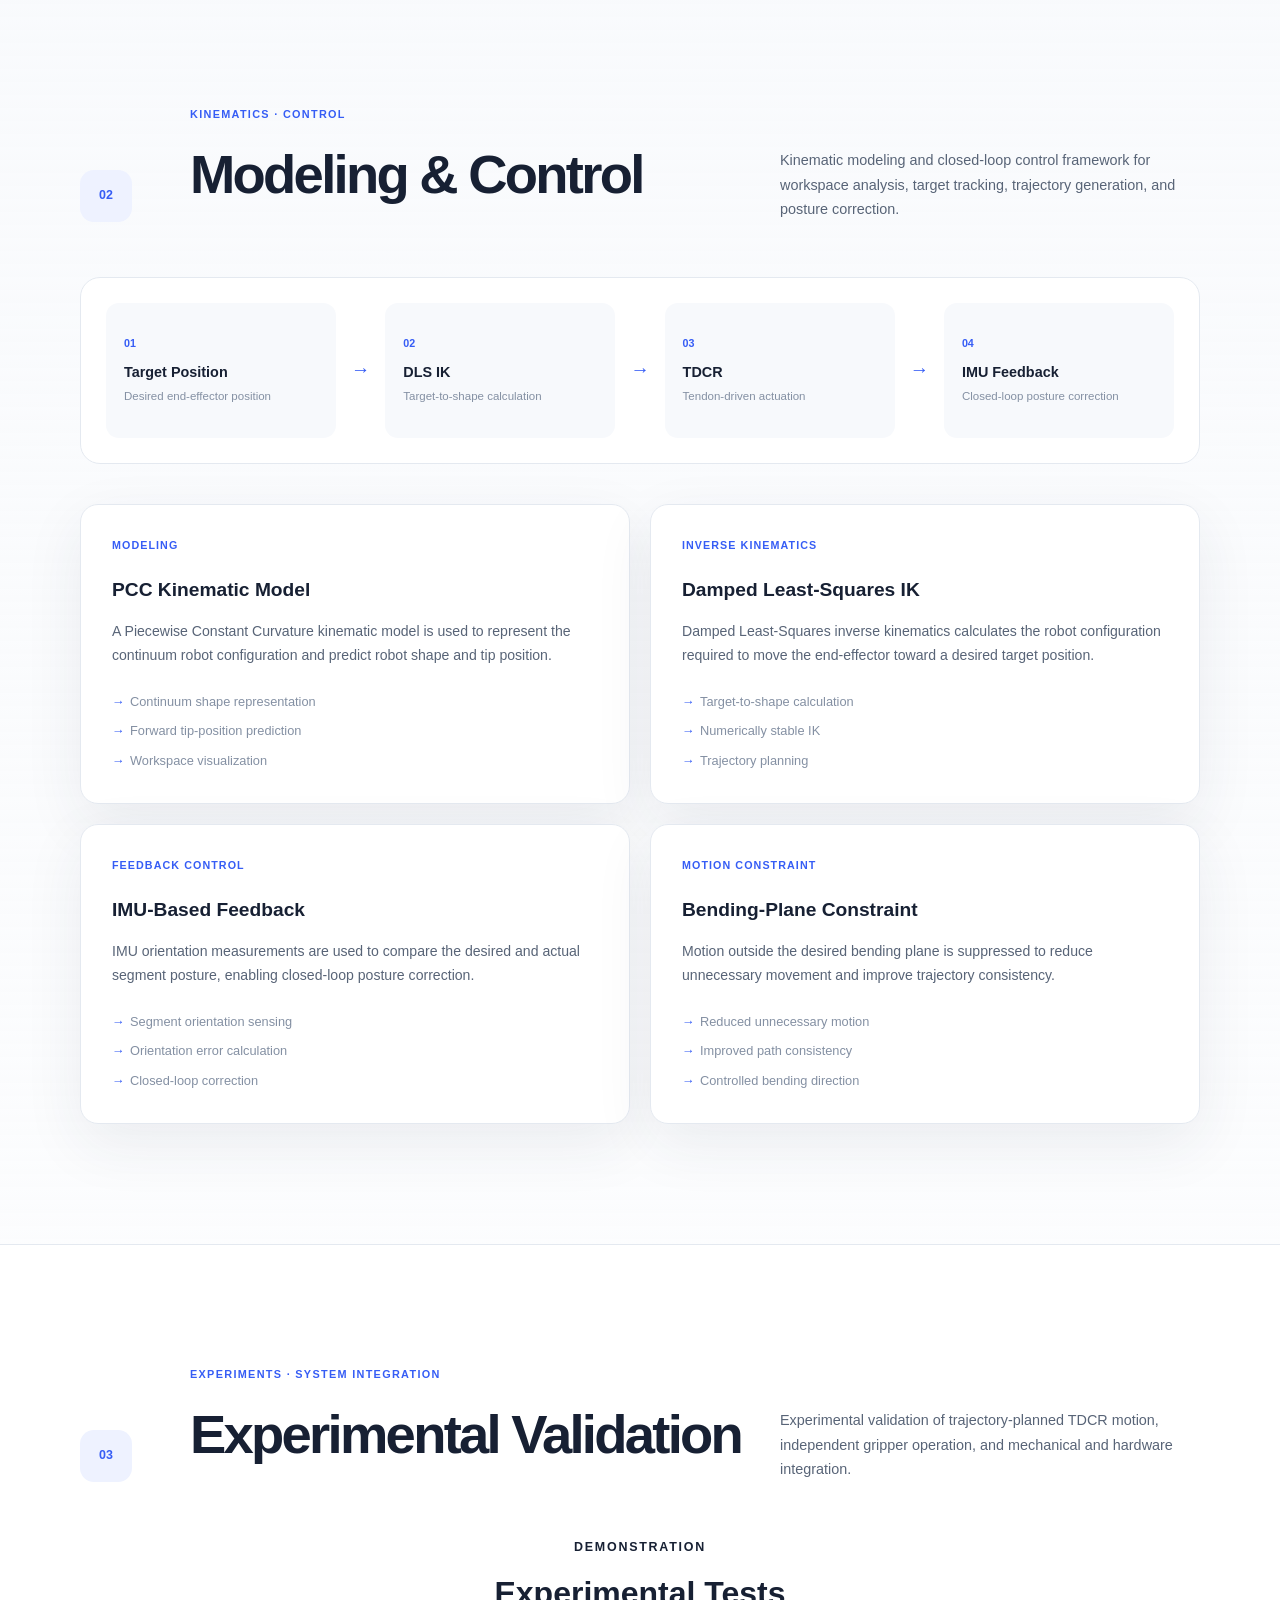
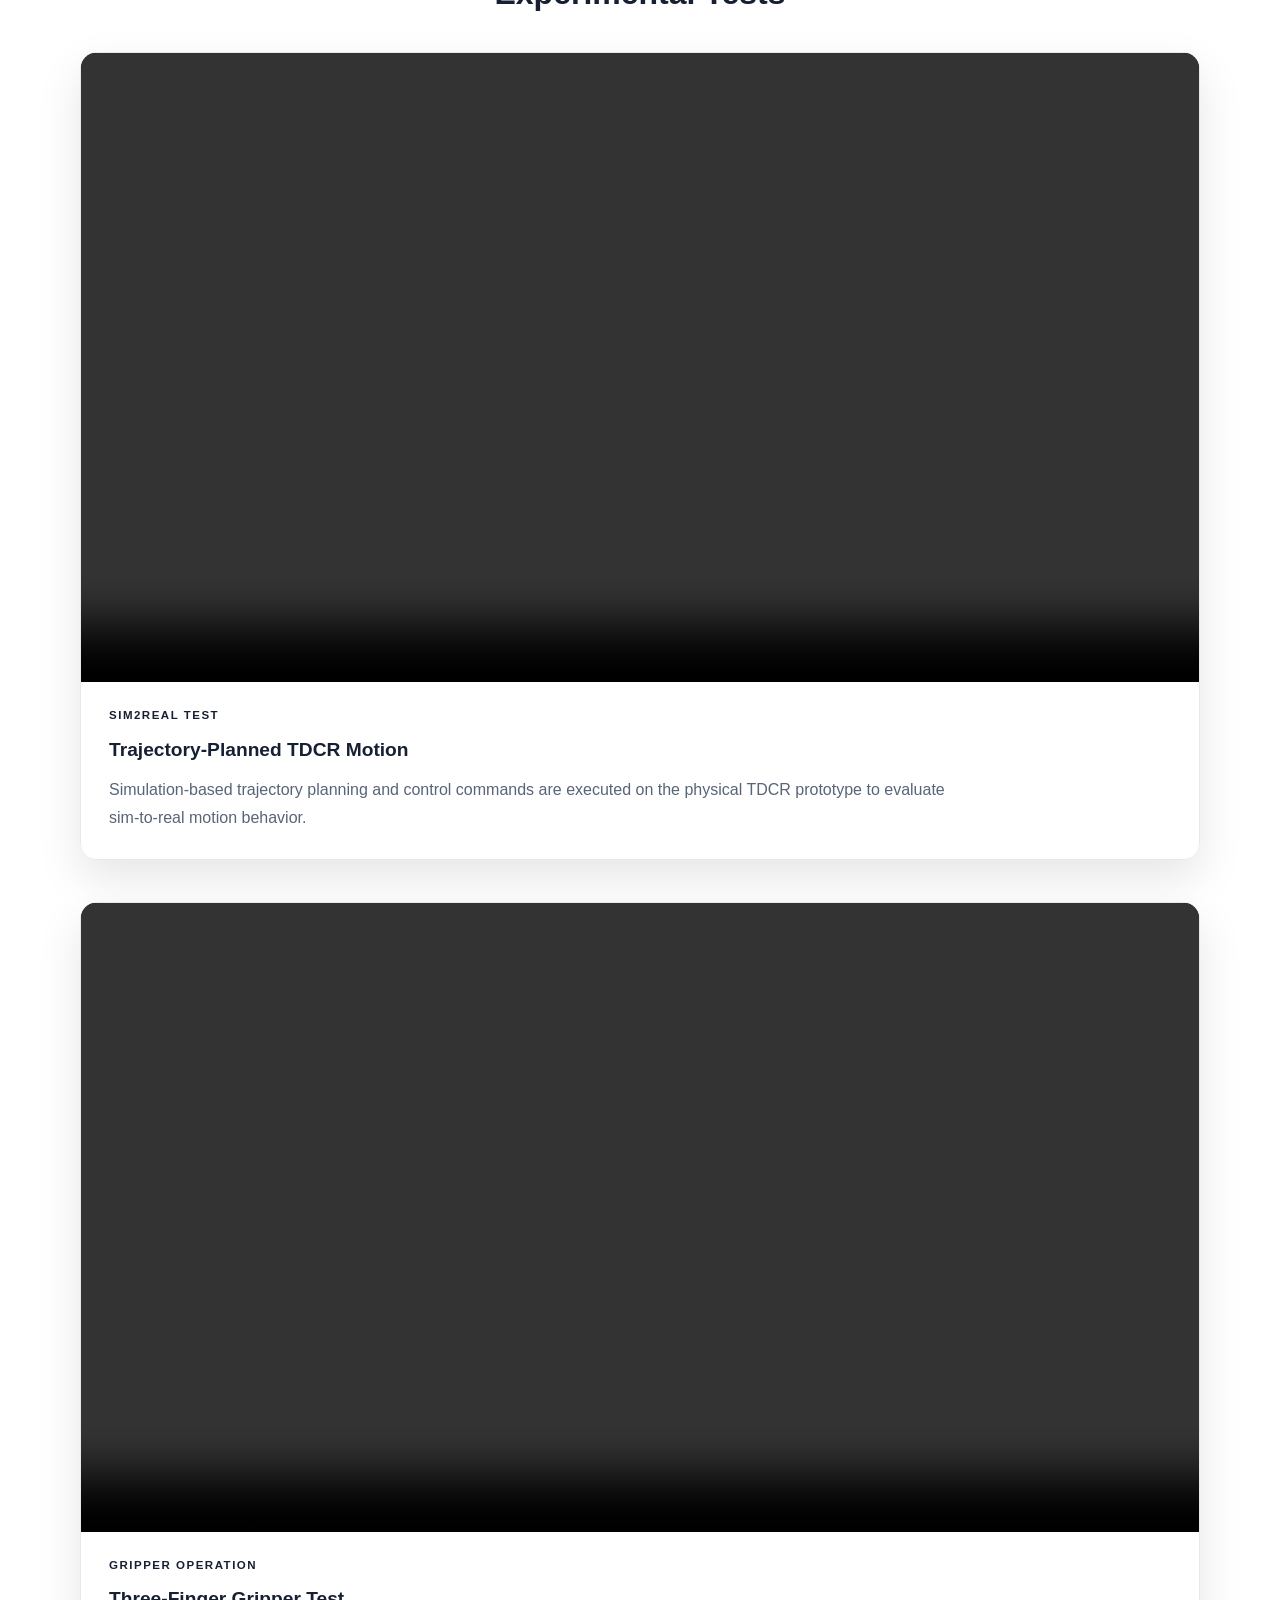
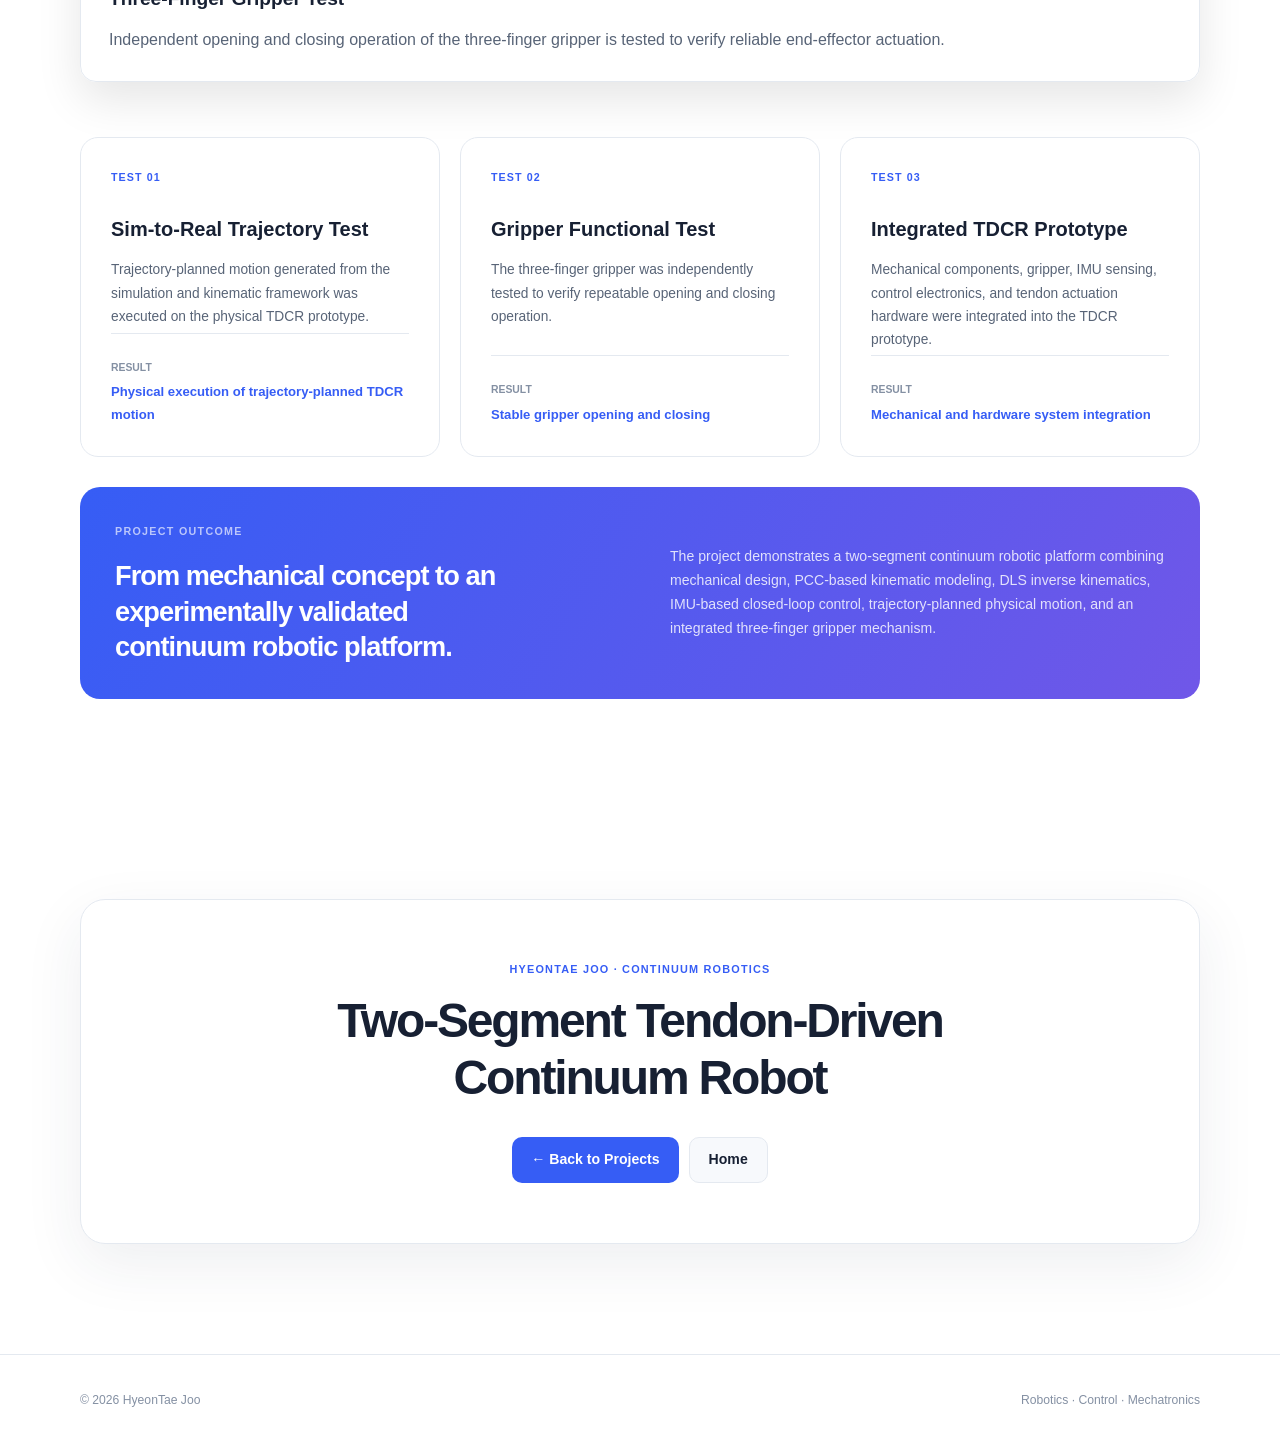
==== commit 0a8a212b: "Refactor styles and layout for TDCR project page Updated various styles and structure for the TDCR p" ====
--- a/projects/tdcr.html
+++ b/projects/tdcr.html
@@ -41,6 +41,11 @@
   ></script>
 
 
+
+  <!-- =====================================================
+       PAGE-SPECIFIC STYLE
+  ===================================================== -->
+
   <style>
 
     /* =====================================================
@@ -49,8 +54,10 @@
 
     .overview-image-small {
       width: 100%;
+
       display: flex;
       justify-content: center;
+
       margin-top: 30px;
     }
 
@@ -58,6 +65,7 @@
     .overview-image-small img {
       width: 100%;
       max-width: 1000px;
+
       height: auto;
 
       border-radius: 10px;
@@ -68,18 +76,23 @@
     }
 
 
+
     /* =====================================================
-       VALIDATION VIDEOS
+       VALIDATION VIDEO SECTION
     ===================================================== */
 
     .validation-video-section {
-      margin-top: 50px;
+      width: 100%;
+
+      margin-top: 55px;
+      margin-bottom: 55px;
     }
 
 
     .validation-video-heading {
       text-align: center;
-      margin-bottom: 28px;
+
+      margin-bottom: 32px;
     }
 
 
@@ -88,6 +101,7 @@
 
       font-size: 0.78rem;
       font-weight: 700;
+
       letter-spacing: 0.14em;
 
       color: var(--accent);
@@ -101,17 +115,44 @@
     }
 
 
+
+    /* =====================================================
+       VIDEO GRID
+       One large video per row
+    ===================================================== */
+
     .tdcr-video-grid {
+      width: 100%;
+      max-width: 1150px;
+
+      margin: 0 auto;
+
       display: grid;
 
-      grid-template-columns:
-        repeat(2, minmax(0, 1fr));
-
-      gap: 28px;
+      grid-template-columns: 1fr;
+      grid-auto-rows: auto;
+
+      align-items: start;
+
+      gap: 42px;
     }
 
 
+
+    /* =====================================================
+       VIDEO CARD
+    ===================================================== */
+
     .tdcr-video-card {
+      display: block;
+
+      width: 100%;
+
+      height: auto !important;
+      min-height: 0 !important;
+
+      align-self: start;
+
       overflow: hidden;
 
       border: 1px solid var(--border);
@@ -124,18 +165,37 @@
     }
 
 
+
+    /* =====================================================
+       VIDEO
+    ===================================================== */
+
     .tdcr-video-card video {
       display: block;
 
       width: 100%;
+
       height: auto;
+
+      aspect-ratio: 16 / 9;
+
+      object-fit: contain;
 
       background: #000;
     }
 
 
+
+    /* =====================================================
+       VIDEO DESCRIPTION
+    ===================================================== */
+
     .tdcr-video-content {
-      padding: 22px 24px 25px;
+      width: 100%;
+
+      box-sizing: border-box;
+
+      padding: 24px 28px 28px;
     }
 
 
@@ -154,26 +214,36 @@
 
 
     .tdcr-video-content h4 {
-      margin:
-        0 0 10px;
-
-      font-size: 1.15rem;
+      margin: 0 0 10px;
+
+      font-size: 1.2rem;
     }
 
 
     .tdcr-video-content p {
       margin: 0;
 
+      max-width: 850px;
+
       line-height: 1.7;
 
       color: var(--text-secondary);
     }
 
 
+
+    /* =====================================================
+       RESPONSIVE
+    ===================================================== */
+
     @media (max-width: 800px) {
 
       .tdcr-video-grid {
-        grid-template-columns: 1fr;
+        gap: 30px;
+      }
+
+      .tdcr-video-content {
+        padding: 20px 22px 24px;
       }
 
     }
@@ -192,6 +262,7 @@
 </head>
 
 
+
 <body>
 
 
@@ -213,6 +284,8 @@
 
   <nav class="navbar">
 
+
+    <!-- Logo -->
 
     <a
       href="../index.html"
@@ -223,6 +296,8 @@
 
 
 
+    <!-- Navigation Links -->
+
     <div
       class="nav-links"
       id="navLinks"
@@ -255,6 +330,8 @@
     </div>
 
 
+
+    <!-- Navigation Buttons -->
 
     <div class="nav-actions">
 
@@ -287,6 +364,7 @@
 <main>
 
 
+
 <!-- =====================================================
      PROJECT INTRO
 ===================================================== -->
@@ -295,6 +373,8 @@
 
   <div class="section-container">
 
+
+    <!-- Back Button -->
 
     <a
       href="../index.html#projects"
@@ -308,6 +388,8 @@
     <div class="tdcr-hero-grid">
 
 
+      <!-- Project Title -->
+
       <div class="tdcr-title-area reveal">
 
 
@@ -317,10 +399,16 @@
 
 
         <h1>
+
           Tendon-Driven
           <br>
+
           Continuum Robot
-          <span>(TDCR)</span>
+
+          <span>
+            (TDCR)
+          </span>
+
         </h1>
 
 
@@ -336,6 +424,8 @@
 
 
 
+        <!-- Project Information -->
+
         <div class="tdcr-meta">
 
 
@@ -380,9 +470,12 @@
 
         </div>
 
-      </div>
-
-
+
+      </div>
+
+
+
+      <!-- Project Focus Card -->
 
       <div class="tdcr-summary-card reveal">
 
@@ -508,6 +601,8 @@
     <div class="project-navigation-grid">
 
 
+      <!-- Mechanical Design -->
+
       <a href="#mechanical-design">
 
         <span>
@@ -521,6 +616,7 @@
             Mechanical Design
           </strong>
 
+
           <p>
 
             Two-segment structure,
@@ -540,6 +636,8 @@
 
 
 
+      <!-- Modeling & Control -->
+
       <a href="#modeling-control">
 
         <span>
@@ -552,6 +650,7 @@
           <strong>
             Modeling & Control
           </strong>
+
 
           <p>
 
@@ -573,6 +672,8 @@
 
 
 
+      <!-- Experimental Validation -->
+
       <a href="#validation">
 
         <span>
@@ -585,6 +686,7 @@
           <strong>
             Experimental Validation
           </strong>
+
 
           <p>
 
@@ -623,6 +725,8 @@
 
   <div class="section-container">
 
+
+    <!-- Section Header -->
 
     <div class="detail-header reveal">
 
@@ -660,6 +764,8 @@
 
 
 
+    <!-- Introduction -->
+
     <div class="detail-intro reveal">
 
       <p>
@@ -688,10 +794,12 @@
 
 
 
+    <!-- Mechanical Features -->
+
     <div class="feature-grid">
 
 
-      <!-- Feature 1 -->
+      <!-- Feature 01 -->
 
       <article class="feature-card reveal">
 
@@ -724,7 +832,7 @@
 
 
 
-      <!-- Feature 2 -->
+      <!-- Feature 02 -->
 
       <article class="feature-card reveal">
 
@@ -757,7 +865,7 @@
 
 
 
-      <!-- Feature 3 -->
+      <!-- Feature 03 -->
 
       <article class="feature-card reveal">
 
@@ -791,7 +899,7 @@
 
 
 
-      <!-- Feature 4 -->
+      <!-- Feature 04 -->
 
       <article class="feature-card reveal">
 
@@ -828,6 +936,8 @@
 
 
 
+    <!-- Technical Summary -->
+
     <div class="technical-strip reveal">
 
 
@@ -904,6 +1014,8 @@
   <div class="section-container">
 
 
+    <!-- Section Header -->
+
     <div class="detail-header reveal">
 
 
@@ -1030,6 +1142,8 @@
     </div>
 
 
+
+    <!-- Modeling Cards -->
 
     <div class="model-grid">
 
@@ -1127,7 +1241,7 @@
 
 
 
-      <!-- IMU -->
+      <!-- IMU Feedback -->
 
       <article class="model-card reveal">
 
@@ -1238,6 +1352,8 @@
 
   <div class="section-container">
 
+
+    <!-- Section Header -->
 
     <div class="detail-header reveal">
 
@@ -1288,6 +1404,7 @@
           DEMONSTRATION
         </p>
 
+
         <h3>
           Experimental Tests
         </h3>
@@ -1299,7 +1416,64 @@
       <div class="tdcr-video-grid">
 
 
-        <!-- SIM2REAL VIDEO -->
+        <!-- =============================================
+             SIM2REAL VIDEO
+        ============================================== -->
+
+        <article class="tdcr-video-card">
+
+
+          <video
+            controls
+            muted
+            playsinline
+            preload="metadata"
+          >
+
+            <source
+              src="../videos/tdcr_sim2real.mp4"
+              type="video/mp4"
+            >
+
+            Your browser does not support the video tag.
+
+          </video>
+
+
+
+          <div class="tdcr-video-content">
+
+
+            <span class="tdcr-video-label">
+              SIM2REAL TEST
+            </span>
+
+
+            <h4>
+              Trajectory-Planned TDCR Motion
+            </h4>
+
+
+            <p>
+
+              Simulation-based trajectory planning
+              and control commands are executed
+              on the physical TDCR prototype
+              to evaluate sim-to-real motion behavior.
+
+            </p>
+
+
+          </div>
+
+
+        </article>
+
+
+
+        <!-- =============================================
+             GRIPPER VIDEO
+        ============================================== -->
 
         <article class="tdcr-video-card">
 
@@ -1311,55 +1485,6 @@
           >
 
             <source
-              src="../videos/tdcr_sim2real.mp4"
-              type="video/mp4"
-            >
-
-            Your browser does not support the video tag.
-
-          </video>
-
-
-          <div class="tdcr-video-content">
-
-            <span class="tdcr-video-label">
-              SIM2REAL TEST
-            </span>
-
-
-            <h4>
-              Trajectory-Planned TDCR Motion
-            </h4>
-
-
-            <p>
-
-              Simulation-based trajectory planning
-              and control commands are executed
-              on the physical TDCR prototype
-              to evaluate sim-to-real motion behavior.
-
-            </p>
-
-          </div>
-
-
-        </article>
-
-
-
-        <!-- GRIPPER VIDEO -->
-
-        <article class="tdcr-video-card">
-
-
-          <video
-            controls
-            playsinline
-            preload="metadata"
-          >
-
-            <source
               src="../videos/tdcr_gripper.mp4"
               type="video/mp4"
             >
@@ -1369,7 +1494,9 @@
           </video>
 
 
+
           <div class="tdcr-video-content">
+
 
             <span class="tdcr-video-label">
               GRIPPER OPERATION
@@ -1390,6 +1517,7 @@
 
             </p>
 
+
           </div>
 
 
@@ -1410,7 +1538,7 @@
     <div class="validation-grid">
 
 
-      <!-- Test 1 -->
+      <!-- Test 01 -->
 
       <article class="validation-card reveal">
 
@@ -1421,8 +1549,10 @@
 
 
         <h3>
+
           Sim-to-Real
           Trajectory Test
+
         </h3>
 
 
@@ -1442,6 +1572,7 @@
             RESULT
           </span>
 
+
           <strong>
 
             Physical execution of
@@ -1456,7 +1587,7 @@
 
 
 
-      <!-- Test 2 -->
+      <!-- Test 02 -->
 
       <article class="validation-card reveal">
 
@@ -1487,6 +1618,7 @@
             RESULT
           </span>
 
+
           <strong>
 
             Stable gripper
@@ -1501,7 +1633,7 @@
 
 
 
-      <!-- Test 3 -->
+      <!-- Test 03 -->
 
       <article class="validation-card reveal">
 
@@ -1533,6 +1665,7 @@
           <span>
             RESULT
           </span>
+
 
           <strong>
 
@@ -1628,6 +1761,7 @@
       </h2>
 
 
+
       <div class="project-end-buttons">
 
 
